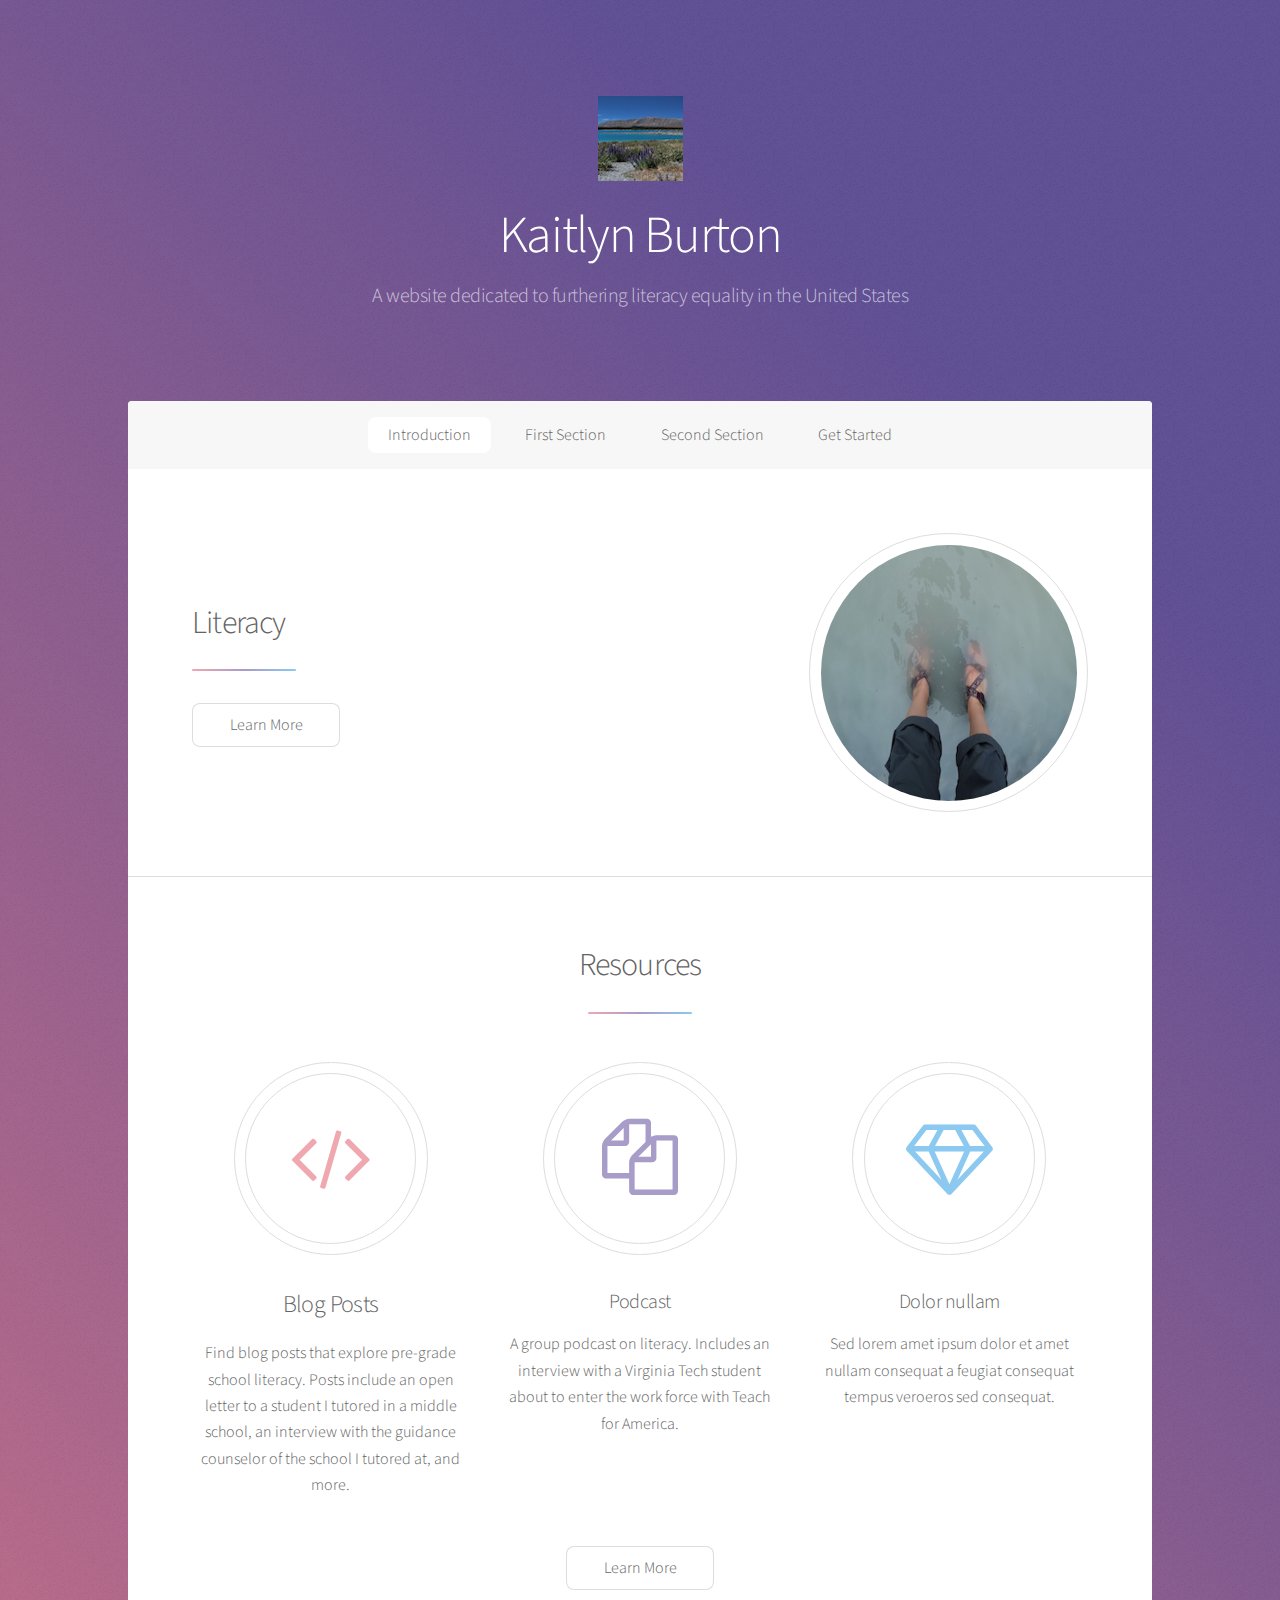
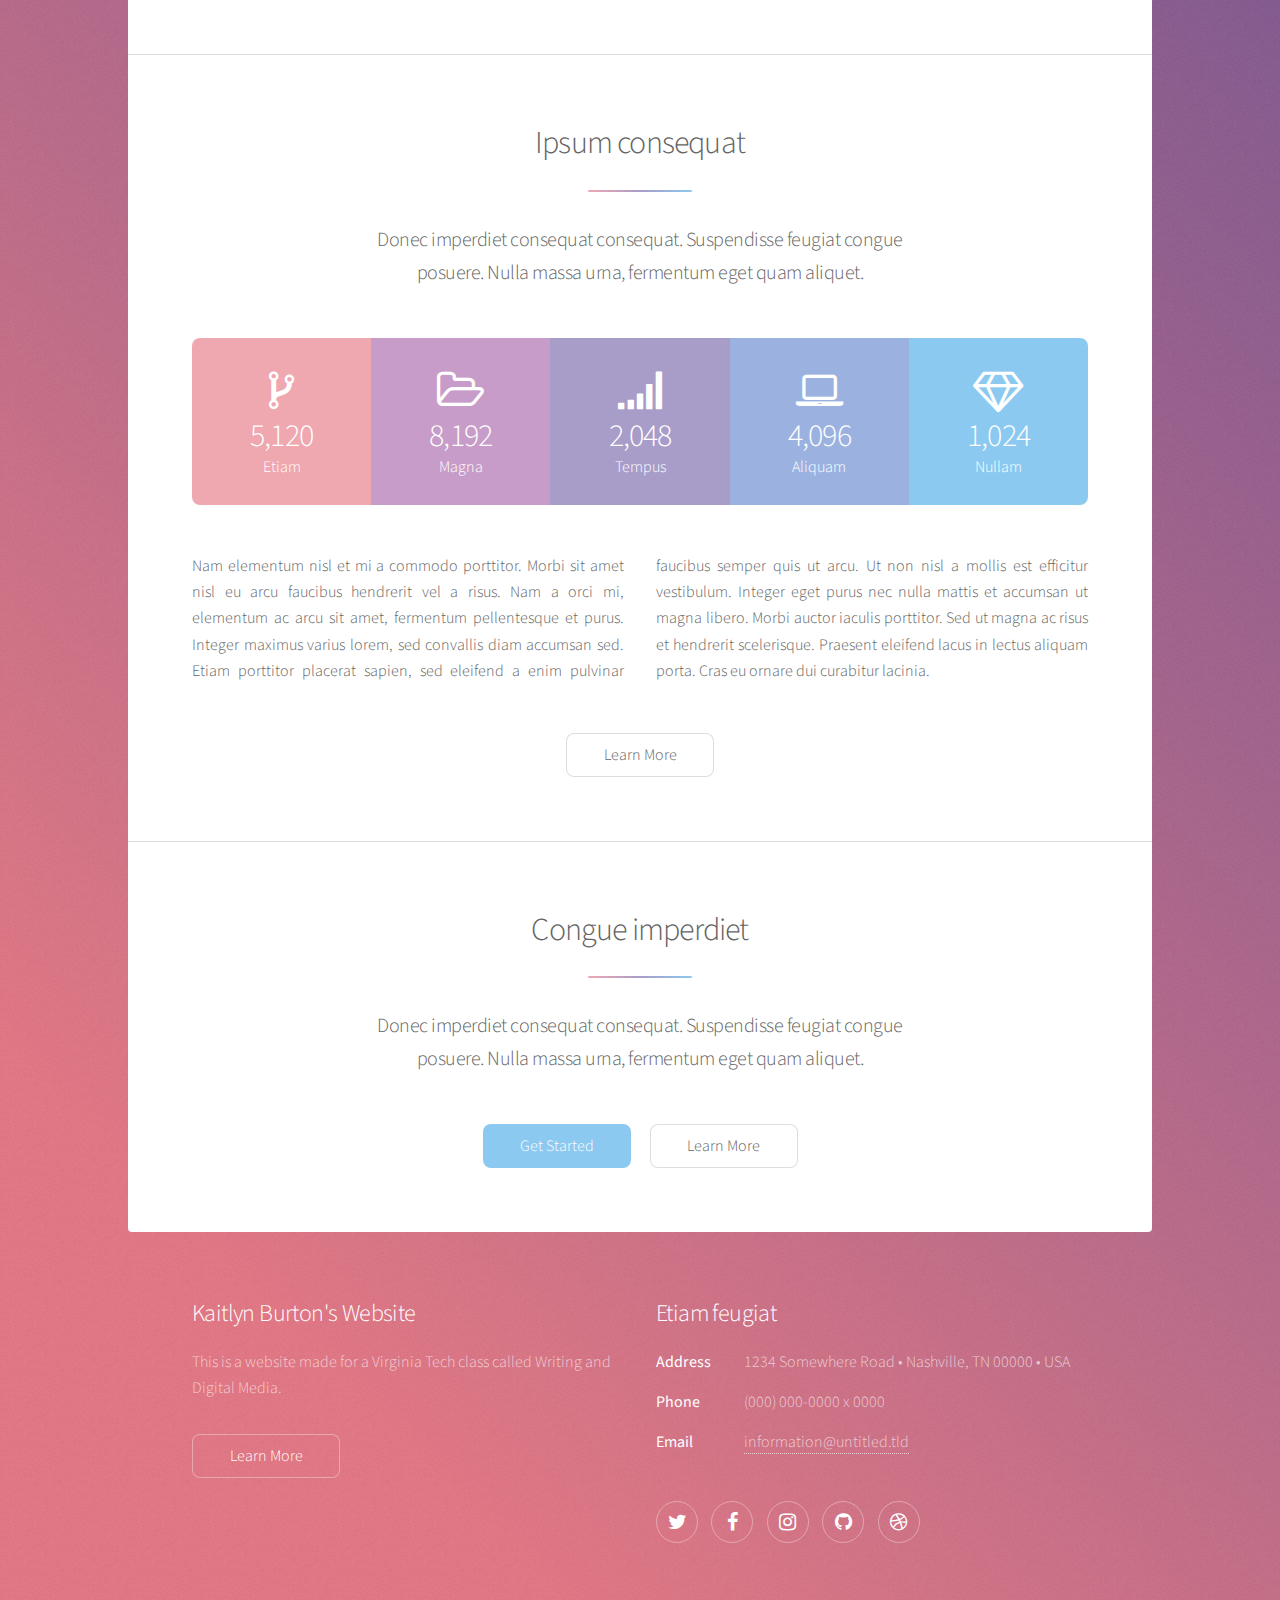
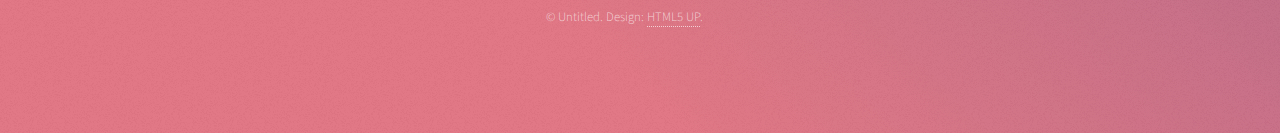
==== index.html @ 896b2153 "Changed logo" ====
<!DOCTYPE HTML>
<!--
	Stellar by HTML5 UP
	html5up.net | @ajlkn
	Free for personal and commercial use under the CCA 3.0 license (html5up.net/license)
-->
<html>
	<head>
		<title>Stellar by HTML5 UP</title>
		<meta charset="utf-8" />
		<meta name="viewport" content="width=device-width, initial-scale=1" />
		<!--[if lte IE 8]><script src="assets/js/ie/html5shiv.js"></script><![endif]-->
		<link rel="stylesheet" href="assets/css/main.css" />
		<!--[if lte IE 9]><link rel="stylesheet" href="assets/css/ie9.css" /><![endif]-->
		<!--[if lte IE 8]><link rel="stylesheet" href="assets/css/ie8.css" /><![endif]-->
	</head>
	<body>

		<!-- Wrapper -->
			<div id="wrapper">

				<!-- Header -->
					<header id="header" class="alt">
						<span class="logo"><img src="images/logo.jpg" alt="" /></span>
						<h1>Kaitlyn Burton</h1>
						<p>A website dedicated to furthering literacy equality in the United States</p>
					</header>

				<!-- Nav -->
					<nav id="nav">
						<ul>
							<li><a href="#intro" class="active">Introduction</a></li>
							<li><a href="#first">First Section</a></li>
							<li><a href="#second">Second Section</a></li>
							<li><a href="#cta">Get Started</a></li>
						</ul>
					</nav>

				<!-- Main -->
					<div id="main">

						<!-- Introduction -->
							<section id="intro" class="main">
								<div class="spotlight">
									<div class="content">
										<header class="major">
											<h2>Literacy</h2>
										</header>
										<p></p>
										<ul class="actions">
											<li><a href="generic.html" class="button">Learn More</a></li>
										</ul>
									</div>
									<span class="image"><img src="images/pic01.jpg" alt="" /></span>
								</div>
							</section>

						<!-- First Section -->
							<section id="first" class="main special">
								<header class="major">
									<h2>Resources</h2>
								</header>
								<ul class="features">
									<li>
										<span class="icon major style1 fa-code"></span>
										<h2>Blog Posts</h2>
										<p>Find blog posts that explore pre-grade school literacy.
										Posts include an open letter to a student I tutored in a middle school,
									an interview with the guidance counselor of the school I tutored at, and more.</p>
									</li>
									<li>
										<span class="icon major style3 fa-copy"></span>
										<h3>Podcast</h3>
										<p>A group podcast on literacy. Includes an interview with
										a Virginia Tech student about to enter the work force with
									Teach for America.</p>
									</li>
									<li>
										<span class="icon major style5 fa-diamond"></span>
										<h3>Dolor nullam</h3>
										<p>Sed lorem amet ipsum dolor et amet nullam consequat a feugiat consequat tempus veroeros sed consequat.</p>
									</li>
								</ul>
								<footer class="major">
									<ul class="actions">
										<li><a href="generic.html" class="button">Learn More</a></li>
									</ul>
								</footer>
							</section>

						<!-- Second Section -->
							<section id="second" class="main special">
								<header class="major">
									<h2>Ipsum consequat</h2>
									<p>Donec imperdiet consequat consequat. Suspendisse feugiat congue<br />
									posuere. Nulla massa urna, fermentum eget quam aliquet.</p>
								</header>
								<ul class="statistics">
									<li class="style1">
										<span class="icon fa-code-fork"></span>
										<strong>5,120</strong> Etiam
									</li>
									<li class="style2">
										<span class="icon fa-folder-open-o"></span>
										<strong>8,192</strong> Magna
									</li>
									<li class="style3">
										<span class="icon fa-signal"></span>
										<strong>2,048</strong> Tempus
									</li>
									<li class="style4">
										<span class="icon fa-laptop"></span>
										<strong>4,096</strong> Aliquam
									</li>
									<li class="style5">
										<span class="icon fa-diamond"></span>
										<strong>1,024</strong> Nullam
									</li>
								</ul>
								<p class="content">Nam elementum nisl et mi a commodo porttitor. Morbi sit amet nisl eu arcu faucibus hendrerit vel a risus. Nam a orci mi, elementum ac arcu sit amet, fermentum pellentesque et purus. Integer maximus varius lorem, sed convallis diam accumsan sed. Etiam porttitor placerat sapien, sed eleifend a enim pulvinar faucibus semper quis ut arcu. Ut non nisl a mollis est efficitur vestibulum. Integer eget purus nec nulla mattis et accumsan ut magna libero. Morbi auctor iaculis porttitor. Sed ut magna ac risus et hendrerit scelerisque. Praesent eleifend lacus in lectus aliquam porta. Cras eu ornare dui curabitur lacinia.</p>
								<footer class="major">
									<ul class="actions">
										<li><a href="generic.html" class="button">Learn More</a></li>
									</ul>
								</footer>
							</section>

						<!-- Get Started -->
							<section id="cta" class="main special">
								<header class="major">
									<h2>Congue imperdiet</h2>
									<p>Donec imperdiet consequat consequat. Suspendisse feugiat congue<br />
									posuere. Nulla massa urna, fermentum eget quam aliquet.</p>
								</header>
								<footer class="major">
									<ul class="actions">
										<li><a href="generic.html" class="button special">Get Started</a></li>
										<li><a href="generic.html" class="button">Learn More</a></li>
									</ul>
								</footer>
							</section>

					</div>

				<!-- Footer -->
					<footer id="footer">
						<section>
							<h2>Kaitlyn Burton's Website</h2>
							<p>This is a website made for a Virginia Tech class called
							Writing and Digital Media.</p>
							<ul class="actions">
								<li><a href="generic.html" class="button">Learn More</a></li>
							</ul>
						</section>
						<section>
							<h2>Etiam feugiat</h2>
							<dl class="alt">
								<dt>Address</dt>
								<dd>1234 Somewhere Road &bull; Nashville, TN 00000 &bull; USA</dd>
								<dt>Phone</dt>
								<dd>(000) 000-0000 x 0000</dd>
								<dt>Email</dt>
								<dd><a href="#">information@untitled.tld</a></dd>
							</dl>
							<ul class="icons">
								<li><a href="#" class="icon fa-twitter alt"><span class="label">Twitter</span></a></li>
								<li><a href="#" class="icon fa-facebook alt"><span class="label">Facebook</span></a></li>
								<li><a href="#" class="icon fa-instagram alt"><span class="label">Instagram</span></a></li>
								<li><a href="#" class="icon fa-github alt"><span class="label">GitHub</span></a></li>
								<li><a href="#" class="icon fa-dribbble alt"><span class="label">Dribbble</span></a></li>
							</ul>
						</section>
						<p class="copyright">&copy; Untitled. Design: <a href="https://html5up.net">HTML5 UP</a>.</p>
					</footer>

			</div>

		<!-- Scripts -->
			<script src="assets/js/jquery.min.js"></script>
			<script src="assets/js/jquery.scrollex.min.js"></script>
			<script src="assets/js/jquery.scrolly.min.js"></script>
			<script src="assets/js/skel.min.js"></script>
			<script src="assets/js/util.js"></script>
			<!--[if lte IE 8]><script src="assets/js/ie/respond.min.js"></script><![endif]-->
			<script src="assets/js/main.js"></script>

	</body>
</html>
---- assets/css/main.css ----
@import url(font-awesome.min.css);
@import "https://fonts.googleapis.com/css?family=Source+Sans+Pro:300,400";

/*
	Stellar by HTML5 UP
	html5up.net | @ajlkn
	Free for personal and commercial use under the CCA 3.0 license (html5up.net/license)
*/

/* Reset */

	html, body, div, span, applet, object, iframe, h1, h2, h3, h4, h5, h6, p, blockquote, pre, a, abbr, acronym, address, big, cite, code, del, dfn, em, img, ins, kbd, q, s, samp, small, strike, strong, sub, sup, tt, var, b, u, i, center, dl, dt, dd, ol, ul, li, fieldset, form, label, legend, table, caption, tbody, tfoot, thead, tr, th, td, article, aside, canvas, details, embed, figure, figcaption, footer, header, hgroup, menu, nav, output, ruby, section, summary, time, mark, audio, video {
		margin: 0;
		padding: 0;
		border: 0;
		font-size: 100%;
		font: inherit;
		vertical-align: baseline;
	}

	article, aside, details, figcaption, figure, footer, header, hgroup, menu, nav, section {
		display: block;
	}

	body {
		line-height: 1;
	}

	ol, ul {
		list-style: none;
	}

	blockquote, q {
		quotes: none;
	}

	blockquote:before, blockquote:after, q:before, q:after {
		content: '';
		content: none;
	}

	table {
		border-collapse: collapse;
		border-spacing: 0;
	}

	body {
		-webkit-text-size-adjust: none;
	}

/* Box Model */

	*, *:before, *:after {
		-moz-box-sizing: border-box;
		-webkit-box-sizing: border-box;
		box-sizing: border-box;
	}

/* Grid */

	.row {
		border-bottom: solid 1px transparent;
		-moz-box-sizing: border-box;
		-webkit-box-sizing: border-box;
		box-sizing: border-box;
	}

	.row > * {
		float: left;
		-moz-box-sizing: border-box;
		-webkit-box-sizing: border-box;
		box-sizing: border-box;
	}

	.row:after, .row:before {
		content: '';
		display: block;
		clear: both;
		height: 0;
	}

	.row.uniform > * > :first-child {
		margin-top: 0;
	}

	.row.uniform > * > :last-child {
		margin-bottom: 0;
	}

	.row.\30 \25 > * {
		padding: 0 0 0 0em;
	}

	.row.\30 \25 {
		margin: 0 0 -1px 0em;
	}

	.row.uniform.\30 \25 > * {
		padding: 0em 0 0 0em;
	}

	.row.uniform.\30 \25 {
		margin: 0em 0 -1px 0em;
	}

	.row > * {
		padding: 0 0 0 1.5em;
	}

	.row {
		margin: 0 0 -1px -1.5em;
	}

	.row.uniform > * {
		padding: 1.5em 0 0 1.5em;
	}

	.row.uniform {
		margin: -1.5em 0 -1px -1.5em;
	}

	.row.\32 00\25 > * {
		padding: 0 0 0 3em;
	}

	.row.\32 00\25 {
		margin: 0 0 -1px -3em;
	}

	.row.uniform.\32 00\25 > * {
		padding: 3em 0 0 3em;
	}

	.row.uniform.\32 00\25 {
		margin: -3em 0 -1px -3em;
	}

	.row.\31 50\25 > * {
		padding: 0 0 0 2.25em;
	}

	.row.\31 50\25 {
		margin: 0 0 -1px -2.25em;
	}

	.row.uniform.\31 50\25 > * {
		padding: 2.25em 0 0 2.25em;
	}

	.row.uniform.\31 50\25 {
		margin: -2.25em 0 -1px -2.25em;
	}

	.row.\35 0\25 > * {
		padding: 0 0 0 0.75em;
	}

	.row.\35 0\25 {
		margin: 0 0 -1px -0.75em;
	}

	.row.uniform.\35 0\25 > * {
		padding: 0.75em 0 0 0.75em;
	}

	.row.uniform.\35 0\25 {
		margin: -0.75em 0 -1px -0.75em;
	}

	.row.\32 5\25 > * {
		padding: 0 0 0 0.375em;
	}

	.row.\32 5\25 {
		margin: 0 0 -1px -0.375em;
	}

	.row.uniform.\32 5\25 > * {
		padding: 0.375em 0 0 0.375em;
	}

	.row.uniform.\32 5\25 {
		margin: -0.375em 0 -1px -0.375em;
	}

	.\31 2u, .\31 2u\24 {
		width: 100%;
		clear: none;
		margin-left: 0;
	}

	.\31 1u, .\31 1u\24 {
		width: 91.6666666667%;
		clear: none;
		margin-left: 0;
	}

	.\31 0u, .\31 0u\24 {
		width: 83.3333333333%;
		clear: none;
		margin-left: 0;
	}

	.\39 u, .\39 u\24 {
		width: 75%;
		clear: none;
		margin-left: 0;
	}

	.\38 u, .\38 u\24 {
		width: 66.6666666667%;
		clear: none;
		margin-left: 0;
	}

	.\37 u, .\37 u\24 {
		width: 58.3333333333%;
		clear: none;
		margin-left: 0;
	}

	.\36 u, .\36 u\24 {
		width: 50%;
		clear: none;
		margin-left: 0;
	}

	.\35 u, .\35 u\24 {
		width: 41.6666666667%;
		clear: none;
		margin-left: 0;
	}

	.\34 u, .\34 u\24 {
		width: 33.3333333333%;
		clear: none;
		margin-left: 0;
	}

	.\33 u, .\33 u\24 {
		width: 25%;
		clear: none;
		margin-left: 0;
	}

	.\32 u, .\32 u\24 {
		width: 16.6666666667%;
		clear: none;
		margin-left: 0;
	}

	.\31 u, .\31 u\24 {
		width: 8.3333333333%;
		clear: none;
		margin-left: 0;
	}

	.\31 2u\24 + *,
	.\31 1u\24 + *,
	.\31 0u\24 + *,
	.\39 u\24 + *,
	.\38 u\24 + *,
	.\37 u\24 + *,
	.\36 u\24 + *,
	.\35 u\24 + *,
	.\34 u\24 + *,
	.\33 u\24 + *,
	.\32 u\24 + *,
	.\31 u\24 + * {
		clear: left;
	}

	.\-11u {
		margin-left: 91.66667%;
	}

	.\-10u {
		margin-left: 83.33333%;
	}

	.\-9u {
		margin-left: 75%;
	}

	.\-8u {
		margin-left: 66.66667%;
	}

	.\-7u {
		margin-left: 58.33333%;
	}

	.\-6u {
		margin-left: 50%;
	}

	.\-5u {
		margin-left: 41.66667%;
	}

	.\-4u {
		margin-left: 33.33333%;
	}

	.\-3u {
		margin-left: 25%;
	}

	.\-2u {
		margin-left: 16.66667%;
	}

	.\-1u {
		margin-left: 8.33333%;
	}

	@media screen and (max-width: 1680px) {

		.row > * {
			padding: 0 0 0 1.5em;
		}

		.row {
			margin: 0 0 -1px -1.5em;
		}

		.row.uniform > * {
			padding: 1.5em 0 0 1.5em;
		}

		.row.uniform {
			margin: -1.5em 0 -1px -1.5em;
		}

		.row.\32 00\25 > * {
			padding: 0 0 0 3em;
		}

		.row.\32 00\25 {
			margin: 0 0 -1px -3em;
		}

		.row.uniform.\32 00\25 > * {
			padding: 3em 0 0 3em;
		}

		.row.uniform.\32 00\25 {
			margin: -3em 0 -1px -3em;
		}

		.row.\31 50\25 > * {
			padding: 0 0 0 2.25em;
		}

		.row.\31 50\25 {
			margin: 0 0 -1px -2.25em;
		}

		.row.uniform.\31 50\25 > * {
			padding: 2.25em 0 0 2.25em;
		}

		.row.uniform.\31 50\25 {
			margin: -2.25em 0 -1px -2.25em;
		}

		.row.\35 0\25 > * {
			padding: 0 0 0 0.75em;
		}

		.row.\35 0\25 {
			margin: 0 0 -1px -0.75em;
		}

		.row.uniform.\35 0\25 > * {
			padding: 0.75em 0 0 0.75em;
		}

		.row.uniform.\35 0\25 {
			margin: -0.75em 0 -1px -0.75em;
		}

		.row.\32 5\25 > * {
			padding: 0 0 0 0.375em;
		}

		.row.\32 5\25 {
			margin: 0 0 -1px -0.375em;
		}

		.row.uniform.\32 5\25 > * {
			padding: 0.375em 0 0 0.375em;
		}

		.row.uniform.\32 5\25 {
			margin: -0.375em 0 -1px -0.375em;
		}

		.\31 2u\28xlarge\29, .\31 2u\24\28xlarge\29 {
			width: 100%;
			clear: none;
			margin-left: 0;
		}

		.\31 1u\28xlarge\29, .\31 1u\24\28xlarge\29 {
			width: 91.6666666667%;
			clear: none;
			margin-left: 0;
		}

		.\31 0u\28xlarge\29, .\31 0u\24\28xlarge\29 {
			width: 83.3333333333%;
			clear: none;
			margin-left: 0;
		}

		.\39 u\28xlarge\29, .\39 u\24\28xlarge\29 {
			width: 75%;
			clear: none;
			margin-left: 0;
		}

		.\38 u\28xlarge\29, .\38 u\24\28xlarge\29 {
			width: 66.6666666667%;
			clear: none;
			margin-left: 0;
		}

		.\37 u\28xlarge\29, .\37 u\24\28xlarge\29 {
			width: 58.3333333333%;
			clear: none;
			margin-left: 0;
		}

		.\36 u\28xlarge\29, .\36 u\24\28xlarge\29 {
			width: 50%;
			clear: none;
			margin-left: 0;
		}

		.\35 u\28xlarge\29, .\35 u\24\28xlarge\29 {
			width: 41.6666666667%;
			clear: none;
			margin-left: 0;
		}

		.\34 u\28xlarge\29, .\34 u\24\28xlarge\29 {
			width: 33.3333333333%;
			clear: none;
			margin-left: 0;
		}

		.\33 u\28xlarge\29, .\33 u\24\28xlarge\29 {
			width: 25%;
			clear: none;
			margin-left: 0;
		}

		.\32 u\28xlarge\29, .\32 u\24\28xlarge\29 {
			width: 16.6666666667%;
			clear: none;
			margin-left: 0;
		}

		.\31 u\28xlarge\29, .\31 u\24\28xlarge\29 {
			width: 8.3333333333%;
			clear: none;
			margin-left: 0;
		}

		.\31 2u\24\28xlarge\29 + *,
		.\31 1u\24\28xlarge\29 + *,
		.\31 0u\24\28xlarge\29 + *,
		.\39 u\24\28xlarge\29 + *,
		.\38 u\24\28xlarge\29 + *,
		.\37 u\24\28xlarge\29 + *,
		.\36 u\24\28xlarge\29 + *,
		.\35 u\24\28xlarge\29 + *,
		.\34 u\24\28xlarge\29 + *,
		.\33 u\24\28xlarge\29 + *,
		.\32 u\24\28xlarge\29 + *,
		.\31 u\24\28xlarge\29 + * {
			clear: left;
		}

		.\-11u\28xlarge\29 {
			margin-left: 91.66667%;
		}

		.\-10u\28xlarge\29 {
			margin-left: 83.33333%;
		}

		.\-9u\28xlarge\29 {
			margin-left: 75%;
		}

		.\-8u\28xlarge\29 {
			margin-left: 66.66667%;
		}

		.\-7u\28xlarge\29 {
			margin-left: 58.33333%;
		}

		.\-6u\28xlarge\29 {
			margin-left: 50%;
		}

		.\-5u\28xlarge\29 {
			margin-left: 41.66667%;
		}

		.\-4u\28xlarge\29 {
			margin-left: 33.33333%;
		}

		.\-3u\28xlarge\29 {
			margin-left: 25%;
		}

		.\-2u\28xlarge\29 {
			margin-left: 16.66667%;
		}

		.\-1u\28xlarge\29 {
			margin-left: 8.33333%;
		}

	}

	@media screen and (max-width: 1280px) {

		.row > * {
			padding: 0 0 0 1.5em;
		}

		.row {
			margin: 0 0 -1px -1.5em;
		}

		.row.uniform > * {
			padding: 1.5em 0 0 1.5em;
		}

		.row.uniform {
			margin: -1.5em 0 -1px -1.5em;
		}

		.row.\32 00\25 > * {
			padding: 0 0 0 3em;
		}

		.row.\32 00\25 {
			margin: 0 0 -1px -3em;
		}

		.row.uniform.\32 00\25 > * {
			padding: 3em 0 0 3em;
		}

		.row.uniform.\32 00\25 {
			margin: -3em 0 -1px -3em;
		}

		.row.\31 50\25 > * {
			padding: 0 0 0 2.25em;
		}

		.row.\31 50\25 {
			margin: 0 0 -1px -2.25em;
		}

		.row.uniform.\31 50\25 > * {
			padding: 2.25em 0 0 2.25em;
		}

		.row.uniform.\31 50\25 {
			margin: -2.25em 0 -1px -2.25em;
		}

		.row.\35 0\25 > * {
			padding: 0 0 0 0.75em;
		}

		.row.\35 0\25 {
			margin: 0 0 -1px -0.75em;
		}

		.row.uniform.\35 0\25 > * {
			padding: 0.75em 0 0 0.75em;
		}

		.row.uniform.\35 0\25 {
			margin: -0.75em 0 -1px -0.75em;
		}

		.row.\32 5\25 > * {
			padding: 0 0 0 0.375em;
		}

		.row.\32 5\25 {
			margin: 0 0 -1px -0.375em;
		}

		.row.uniform.\32 5\25 > * {
			padding: 0.375em 0 0 0.375em;
		}

		.row.uniform.\32 5\25 {
			margin: -0.375em 0 -1px -0.375em;
		}

		.\31 2u\28large\29, .\31 2u\24\28large\29 {
			width: 100%;
			clear: none;
			margin-left: 0;
		}

		.\31 1u\28large\29, .\31 1u\24\28large\29 {
			width: 91.6666666667%;
			clear: none;
			margin-left: 0;
		}

		.\31 0u\28large\29, .\31 0u\24\28large\29 {
			width: 83.3333333333%;
			clear: none;
			margin-left: 0;
		}

		.\39 u\28large\29, .\39 u\24\28large\29 {
			width: 75%;
			clear: none;
			margin-left: 0;
		}

		.\38 u\28large\29, .\38 u\24\28large\29 {
			width: 66.6666666667%;
			clear: none;
			margin-left: 0;
		}

		.\37 u\28large\29, .\37 u\24\28large\29 {
			width: 58.3333333333%;
			clear: none;
			margin-left: 0;
		}

		.\36 u\28large\29, .\36 u\24\28large\29 {
			width: 50%;
			clear: none;
			margin-left: 0;
		}

		.\35 u\28large\29, .\35 u\24\28large\29 {
			width: 41.6666666667%;
			clear: none;
			margin-left: 0;
		}

		.\34 u\28large\29, .\34 u\24\28large\29 {
			width: 33.3333333333%;
			clear: none;
			margin-left: 0;
		}

		.\33 u\28large\29, .\33 u\24\28large\29 {
			width: 25%;
			clear: none;
			margin-left: 0;
		}

		.\32 u\28large\29, .\32 u\24\28large\29 {
			width: 16.6666666667%;
			clear: none;
			margin-left: 0;
		}

		.\31 u\28large\29, .\31 u\24\28large\29 {
			width: 8.3333333333%;
			clear: none;
			margin-left: 0;
		}

		.\31 2u\24\28large\29 + *,
		.\31 1u\24\28large\29 + *,
		.\31 0u\24\28large\29 + *,
		.\39 u\24\28large\29 + *,
		.\38 u\24\28large\29 + *,
		.\37 u\24\28large\29 + *,
		.\36 u\24\28large\29 + *,
		.\35 u\24\28large\29 + *,
		.\34 u\24\28large\29 + *,
		.\33 u\24\28large\29 + *,
		.\32 u\24\28large\29 + *,
		.\31 u\24\28large\29 + * {
			clear: left;
		}

		.\-11u\28large\29 {
			margin-left: 91.66667%;
		}

		.\-10u\28large\29 {
			margin-left: 83.33333%;
		}

		.\-9u\28large\29 {
			margin-left: 75%;
		}

		.\-8u\28large\29 {
			margin-left: 66.66667%;
		}

		.\-7u\28large\29 {
			margin-left: 58.33333%;
		}

		.\-6u\28large\29 {
			margin-left: 50%;
		}

		.\-5u\28large\29 {
			margin-left: 41.66667%;
		}

		.\-4u\28large\29 {
			margin-left: 33.33333%;
		}

		.\-3u\28large\29 {
			margin-left: 25%;
		}

		.\-2u\28large\29 {
			margin-left: 16.66667%;
		}

		.\-1u\28large\29 {
			margin-left: 8.33333%;
		}

	}

	@media screen and (max-width: 980px) {

		.row > * {
			padding: 0 0 0 1.5em;
		}

		.row {
			margin: 0 0 -1px -1.5em;
		}

		.row.uniform > * {
			padding: 1.5em 0 0 1.5em;
		}

		.row.uniform {
			margin: -1.5em 0 -1px -1.5em;
		}

		.row.\32 00\25 > * {
			padding: 0 0 0 3em;
		}

		.row.\32 00\25 {
			margin: 0 0 -1px -3em;
		}

		.row.uniform.\32 00\25 > * {
			padding: 3em 0 0 3em;
		}

		.row.uniform.\32 00\25 {
			margin: -3em 0 -1px -3em;
		}

		.row.\31 50\25 > * {
			padding: 0 0 0 2.25em;
		}

		.row.\31 50\25 {
			margin: 0 0 -1px -2.25em;
		}

		.row.uniform.\31 50\25 > * {
			padding: 2.25em 0 0 2.25em;
		}

		.row.uniform.\31 50\25 {
			margin: -2.25em 0 -1px -2.25em;
		}

		.row.\35 0\25 > * {
			padding: 0 0 0 0.75em;
		}

		.row.\35 0\25 {
			margin: 0 0 -1px -0.75em;
		}

		.row.uniform.\35 0\25 > * {
			padding: 0.75em 0 0 0.75em;
		}

		.row.uniform.\35 0\25 {
			margin: -0.75em 0 -1px -0.75em;
		}

		.row.\32 5\25 > * {
			padding: 0 0 0 0.375em;
		}

		.row.\32 5\25 {
			margin: 0 0 -1px -0.375em;
		}

		.row.uniform.\32 5\25 > * {
			padding: 0.375em 0 0 0.375em;
		}

		.row.uniform.\32 5\25 {
			margin: -0.375em 0 -1px -0.375em;
		}

		.\31 2u\28medium\29, .\31 2u\24\28medium\29 {
			width: 100%;
			clear: none;
			margin-left: 0;
		}

		.\31 1u\28medium\29, .\31 1u\24\28medium\29 {
			width: 91.6666666667%;
			clear: none;
			margin-left: 0;
		}

		.\31 0u\28medium\29, .\31 0u\24\28medium\29 {
			width: 83.3333333333%;
			clear: none;
			margin-left: 0;
		}

		.\39 u\28medium\29, .\39 u\24\28medium\29 {
			width: 75%;
			clear: none;
			margin-left: 0;
		}

		.\38 u\28medium\29, .\38 u\24\28medium\29 {
			width: 66.6666666667%;
			clear: none;
			margin-left: 0;
		}

		.\37 u\28medium\29, .\37 u\24\28medium\29 {
			width: 58.3333333333%;
			clear: none;
			margin-left: 0;
		}

		.\36 u\28medium\29, .\36 u\24\28medium\29 {
			width: 50%;
			clear: none;
			margin-left: 0;
		}

		.\35 u\28medium\29, .\35 u\24\28medium\29 {
			width: 41.6666666667%;
			clear: none;
			margin-left: 0;
		}

		.\34 u\28medium\29, .\34 u\24\28medium\29 {
			width: 33.3333333333%;
			clear: none;
			margin-left: 0;
		}

		.\33 u\28medium\29, .\33 u\24\28medium\29 {
			width: 25%;
			clear: none;
			margin-left: 0;
		}

		.\32 u\28medium\29, .\32 u\24\28medium\29 {
			width: 16.6666666667%;
			clear: none;
			margin-left: 0;
		}

		.\31 u\28medium\29, .\31 u\24\28medium\29 {
			width: 8.3333333333%;
			clear: none;
			margin-left: 0;
		}

		.\31 2u\24\28medium\29 + *,
		.\31 1u\24\28medium\29 + *,
		.\31 0u\24\28medium\29 + *,
		.\39 u\24\28medium\29 + *,
		.\38 u\24\28medium\29 + *,
		.\37 u\24\28medium\29 + *,
		.\36 u\24\28medium\29 + *,
		.\35 u\24\28medium\29 + *,
		.\34 u\24\28medium\29 + *,
		.\33 u\24\28medium\29 + *,
		.\32 u\24\28medium\29 + *,
		.\31 u\24\28medium\29 + * {
			clear: left;
		}

		.\-11u\28medium\29 {
			margin-left: 91.66667%;
		}

		.\-10u\28medium\29 {
			margin-left: 83.33333%;
		}

		.\-9u\28medium\29 {
			margin-left: 75%;
		}

		.\-8u\28medium\29 {
			margin-left: 66.66667%;
		}

		.\-7u\28medium\29 {
			margin-left: 58.33333%;
		}

		.\-6u\28medium\29 {
			margin-left: 50%;
		}

		.\-5u\28medium\29 {
			margin-left: 41.66667%;
		}

		.\-4u\28medium\29 {
			margin-left: 33.33333%;
		}

		.\-3u\28medium\29 {
			margin-left: 25%;
		}

		.\-2u\28medium\29 {
			margin-left: 16.66667%;
		}

		.\-1u\28medium\29 {
			margin-left: 8.33333%;
		}

	}

	@media screen and (max-width: 736px) {

		.row > * {
			padding: 0 0 0 1em;
		}

		.row {
			margin: 0 0 -1px -1em;
		}

		.row.uniform > * {
			padding: 1em 0 0 1em;
		}

		.row.uniform {
			margin: -1em 0 -1px -1em;
		}

		.row.\32 00\25 > * {
			padding: 0 0 0 2em;
		}

		.row.\32 00\25 {
			margin: 0 0 -1px -2em;
		}

		.row.uniform.\32 00\25 > * {
			padding: 2em 0 0 2em;
		}

		.row.uniform.\32 00\25 {
			margin: -2em 0 -1px -2em;
		}

		.row.\31 50\25 > * {
			padding: 0 0 0 1.5em;
		}

		.row.\31 50\25 {
			margin: 0 0 -1px -1.5em;
		}

		.row.uniform.\31 50\25 > * {
			padding: 1.5em 0 0 1.5em;
		}

		.row.uniform.\31 50\25 {
			margin: -1.5em 0 -1px -1.5em;
		}

		.row.\35 0\25 > * {
			padding: 0 0 0 0.5em;
		}

		.row.\35 0\25 {
			margin: 0 0 -1px -0.5em;
		}

		.row.uniform.\35 0\25 > * {
			padding: 0.5em 0 0 0.5em;
		}

		.row.uniform.\35 0\25 {
			margin: -0.5em 0 -1px -0.5em;
		}

		.row.\32 5\25 > * {
			padding: 0 0 0 0.25em;
		}

		.row.\32 5\25 {
			margin: 0 0 -1px -0.25em;
		}

		.row.uniform.\32 5\25 > * {
			padding: 0.25em 0 0 0.25em;
		}

		.row.uniform.\32 5\25 {
			margin: -0.25em 0 -1px -0.25em;
		}

		.\31 2u\28small\29, .\31 2u\24\28small\29 {
			width: 100%;
			clear: none;
			margin-left: 0;
		}

		.\31 1u\28small\29, .\31 1u\24\28small\29 {
			width: 91.6666666667%;
			clear: none;
			margin-left: 0;
		}

		.\31 0u\28small\29, .\31 0u\24\28small\29 {
			width: 83.3333333333%;
			clear: none;
			margin-left: 0;
		}

		.\39 u\28small\29, .\39 u\24\28small\29 {
			width: 75%;
			clear: none;
			margin-left: 0;
		}

		.\38 u\28small\29, .\38 u\24\28small\29 {
			width: 66.6666666667%;
			clear: none;
			margin-left: 0;
		}

		.\37 u\28small\29, .\37 u\24\28small\29 {
			width: 58.3333333333%;
			clear: none;
			margin-left: 0;
		}

		.\36 u\28small\29, .\36 u\24\28small\29 {
			width: 50%;
			clear: none;
			margin-left: 0;
		}

		.\35 u\28small\29, .\35 u\24\28small\29 {
			width: 41.6666666667%;
			clear: none;
			margin-left: 0;
		}

		.\34 u\28small\29, .\34 u\24\28small\29 {
			width: 33.3333333333%;
			clear: none;
			margin-left: 0;
		}

		.\33 u\28small\29, .\33 u\24\28small\29 {
			width: 25%;
			clear: none;
			margin-left: 0;
		}

		.\32 u\28small\29, .\32 u\24\28small\29 {
			width: 16.6666666667%;
			clear: none;
			margin-left: 0;
		}

		.\31 u\28small\29, .\31 u\24\28small\29 {
			width: 8.3333333333%;
			clear: none;
			margin-left: 0;
		}

		.\31 2u\24\28small\29 + *,
		.\31 1u\24\28small\29 + *,
		.\31 0u\24\28small\29 + *,
		.\39 u\24\28small\29 + *,
		.\38 u\24\28small\29 + *,
		.\37 u\24\28small\29 + *,
		.\36 u\24\28small\29 + *,
		.\35 u\24\28small\29 + *,
		.\34 u\24\28small\29 + *,
		.\33 u\24\28small\29 + *,
		.\32 u\24\28small\29 + *,
		.\31 u\24\28small\29 + * {
			clear: left;
		}

		.\-11u\28small\29 {
			margin-left: 91.66667%;
		}

		.\-10u\28small\29 {
			margin-left: 83.33333%;
		}

		.\-9u\28small\29 {
			margin-left: 75%;
		}

		.\-8u\28small\29 {
			margin-left: 66.66667%;
		}

		.\-7u\28small\29 {
			margin-left: 58.33333%;
		}

		.\-6u\28small\29 {
			margin-left: 50%;
		}

		.\-5u\28small\29 {
			margin-left: 41.66667%;
		}

		.\-4u\28small\29 {
			margin-left: 33.33333%;
		}

		.\-3u\28small\29 {
			margin-left: 25%;
		}

		.\-2u\28small\29 {
			margin-left: 16.66667%;
		}

		.\-1u\28small\29 {
			margin-left: 8.33333%;
		}

	}

	@media screen and (max-width: 480px) {

		.row > * {
			padding: 0 0 0 1em;
		}

		.row {
			margin: 0 0 -1px -1em;
		}

		.row.uniform > * {
			padding: 1em 0 0 1em;
		}

		.row.uniform {
			margin: -1em 0 -1px -1em;
		}

		.row.\32 00\25 > * {
			padding: 0 0 0 2em;
		}

		.row.\32 00\25 {
			margin: 0 0 -1px -2em;
		}

		.row.uniform.\32 00\25 > * {
			padding: 2em 0 0 2em;
		}

		.row.uniform.\32 00\25 {
			margin: -2em 0 -1px -2em;
		}

		.row.\31 50\25 > * {
			padding: 0 0 0 1.5em;
		}

		.row.\31 50\25 {
			margin: 0 0 -1px -1.5em;
		}

		.row.uniform.\31 50\25 > * {
			padding: 1.5em 0 0 1.5em;
		}

		.row.uniform.\31 50\25 {
			margin: -1.5em 0 -1px -1.5em;
		}

		.row.\35 0\25 > * {
			padding: 0 0 0 0.5em;
		}

		.row.\35 0\25 {
			margin: 0 0 -1px -0.5em;
		}

		.row.uniform.\35 0\25 > * {
			padding: 0.5em 0 0 0.5em;
		}

		.row.uniform.\35 0\25 {
			margin: -0.5em 0 -1px -0.5em;
		}

		.row.\32 5\25 > * {
			padding: 0 0 0 0.25em;
		}

		.row.\32 5\25 {
			margin: 0 0 -1px -0.25em;
		}

		.row.uniform.\32 5\25 > * {
			padding: 0.25em 0 0 0.25em;
		}

		.row.uniform.\32 5\25 {
			margin: -0.25em 0 -1px -0.25em;
		}

		.\31 2u\28xsmall\29, .\31 2u\24\28xsmall\29 {
			width: 100%;
			clear: none;
			margin-left: 0;
		}

		.\31 1u\28xsmall\29, .\31 1u\24\28xsmall\29 {
			width: 91.6666666667%;
			clear: none;
			margin-left: 0;
		}

		.\31 0u\28xsmall\29, .\31 0u\24\28xsmall\29 {
			width: 83.3333333333%;
			clear: none;
			margin-left: 0;
		}

		.\39 u\28xsmall\29, .\39 u\24\28xsmall\29 {
			width: 75%;
			clear: none;
			margin-left: 0;
		}

		.\38 u\28xsmall\29, .\38 u\24\28xsmall\29 {
			width: 66.6666666667%;
			clear: none;
			margin-left: 0;
		}

		.\37 u\28xsmall\29, .\37 u\24\28xsmall\29 {
			width: 58.3333333333%;
			clear: none;
			margin-left: 0;
		}

		.\36 u\28xsmall\29, .\36 u\24\28xsmall\29 {
			width: 50%;
			clear: none;
			margin-left: 0;
		}

		.\35 u\28xsmall\29, .\35 u\24\28xsmall\29 {
			width: 41.6666666667%;
			clear: none;
			margin-left: 0;
		}

		.\34 u\28xsmall\29, .\34 u\24\28xsmall\29 {
			width: 33.3333333333%;
			clear: none;
			margin-left: 0;
		}

		.\33 u\28xsmall\29, .\33 u\24\28xsmall\29 {
			width: 25%;
			clear: none;
			margin-left: 0;
		}

		.\32 u\28xsmall\29, .\32 u\24\28xsmall\29 {
			width: 16.6666666667%;
			clear: none;
			margin-left: 0;
		}

		.\31 u\28xsmall\29, .\31 u\24\28xsmall\29 {
			width: 8.3333333333%;
			clear: none;
			margin-left: 0;
		}

		.\31 2u\24\28xsmall\29 + *,
		.\31 1u\24\28xsmall\29 + *,
		.\31 0u\24\28xsmall\29 + *,
		.\39 u\24\28xsmall\29 + *,
		.\38 u\24\28xsmall\29 + *,
		.\37 u\24\28xsmall\29 + *,
		.\36 u\24\28xsmall\29 + *,
		.\35 u\24\28xsmall\29 + *,
		.\34 u\24\28xsmall\29 + *,
		.\33 u\24\28xsmall\29 + *,
		.\32 u\24\28xsmall\29 + *,
		.\31 u\24\28xsmall\29 + * {
			clear: left;
		}

		.\-11u\28xsmall\29 {
			margin-left: 91.66667%;
		}

		.\-10u\28xsmall\29 {
			margin-left: 83.33333%;
		}

		.\-9u\28xsmall\29 {
			margin-left: 75%;
		}

		.\-8u\28xsmall\29 {
			margin-left: 66.66667%;
		}

		.\-7u\28xsmall\29 {
			margin-left: 58.33333%;
		}

		.\-6u\28xsmall\29 {
			margin-left: 50%;
		}

		.\-5u\28xsmall\29 {
			margin-left: 41.66667%;
		}

		.\-4u\28xsmall\29 {
			margin-left: 33.33333%;
		}

		.\-3u\28xsmall\29 {
			margin-left: 25%;
		}

		.\-2u\28xsmall\29 {
			margin-left: 16.66667%;
		}

		.\-1u\28xsmall\29 {
			margin-left: 8.33333%;
		}

	}

	@media screen and (max-width: 360px) {

		.row > * {
			padding: 0 0 0 1em;
		}

		.row {
			margin: 0 0 -1px -1em;
		}

		.row.uniform > * {
			padding: 1em 0 0 1em;
		}

		.row.uniform {
			margin: -1em 0 -1px -1em;
		}

		.row.\32 00\25 > * {
			padding: 0 0 0 2em;
		}

		.row.\32 00\25 {
			margin: 0 0 -1px -2em;
		}

		.row.uniform.\32 00\25 > * {
			padding: 2em 0 0 2em;
		}

		.row.uniform.\32 00\25 {
			margin: -2em 0 -1px -2em;
		}

		.row.\31 50\25 > * {
			padding: 0 0 0 1.5em;
		}

		.row.\31 50\25 {
			margin: 0 0 -1px -1.5em;
		}

		.row.uniform.\31 50\25 > * {
			padding: 1.5em 0 0 1.5em;
		}

		.row.uniform.\31 50\25 {
			margin: -1.5em 0 -1px -1.5em;
		}

		.row.\35 0\25 > * {
			padding: 0 0 0 0.5em;
		}

		.row.\35 0\25 {
			margin: 0 0 -1px -0.5em;
		}

		.row.uniform.\35 0\25 > * {
			padding: 0.5em 0 0 0.5em;
		}

		.row.uniform.\35 0\25 {
			margin: -0.5em 0 -1px -0.5em;
		}

		.row.\32 5\25 > * {
			padding: 0 0 0 0.25em;
		}

		.row.\32 5\25 {
			margin: 0 0 -1px -0.25em;
		}

		.row.uniform.\32 5\25 > * {
			padding: 0.25em 0 0 0.25em;
		}

		.row.uniform.\32 5\25 {
			margin: -0.25em 0 -1px -0.25em;
		}

		.\31 2u\28xxsmall\29, .\31 2u\24\28xxsmall\29 {
			width: 100%;
			clear: none;
			margin-left: 0;
		}

		.\31 1u\28xxsmall\29, .\31 1u\24\28xxsmall\29 {
			width: 91.6666666667%;
			clear: none;
			margin-left: 0;
		}

		.\31 0u\28xxsmall\29, .\31 0u\24\28xxsmall\29 {
			width: 83.3333333333%;
			clear: none;
			margin-left: 0;
		}

		.\39 u\28xxsmall\29, .\39 u\24\28xxsmall\29 {
			width: 75%;
			clear: none;
			margin-left: 0;
		}

		.\38 u\28xxsmall\29, .\38 u\24\28xxsmall\29 {
			width: 66.6666666667%;
			clear: none;
			margin-left: 0;
		}

		.\37 u\28xxsmall\29, .\37 u\24\28xxsmall\29 {
			width: 58.3333333333%;
			clear: none;
			margin-left: 0;
		}

		.\36 u\28xxsmall\29, .\36 u\24\28xxsmall\29 {
			width: 50%;
			clear: none;
			margin-left: 0;
		}

		.\35 u\28xxsmall\29, .\35 u\24\28xxsmall\29 {
			width: 41.6666666667%;
			clear: none;
			margin-left: 0;
		}

		.\34 u\28xxsmall\29, .\34 u\24\28xxsmall\29 {
			width: 33.3333333333%;
			clear: none;
			margin-left: 0;
		}

		.\33 u\28xxsmall\29, .\33 u\24\28xxsmall\29 {
			width: 25%;
			clear: none;
			margin-left: 0;
		}

		.\32 u\28xxsmall\29, .\32 u\24\28xxsmall\29 {
			width: 16.6666666667%;
			clear: none;
			margin-left: 0;
		}

		.\31 u\28xxsmall\29, .\31 u\24\28xxsmall\29 {
			width: 8.3333333333%;
			clear: none;
			margin-left: 0;
		}

		.\31 2u\24\28xxsmall\29 + *,
		.\31 1u\24\28xxsmall\29 + *,
		.\31 0u\24\28xxsmall\29 + *,
		.\39 u\24\28xxsmall\29 + *,
		.\38 u\24\28xxsmall\29 + *,
		.\37 u\24\28xxsmall\29 + *,
		.\36 u\24\28xxsmall\29 + *,
		.\35 u\24\28xxsmall\29 + *,
		.\34 u\24\28xxsmall\29 + *,
		.\33 u\24\28xxsmall\29 + *,
		.\32 u\24\28xxsmall\29 + *,
		.\31 u\24\28xxsmall\29 + * {
			clear: left;
		}

		.\-11u\28xxsmall\29 {
			margin-left: 91.66667%;
		}

		.\-10u\28xxsmall\29 {
			margin-left: 83.33333%;
		}

		.\-9u\28xxsmall\29 {
			margin-left: 75%;
		}

		.\-8u\28xxsmall\29 {
			margin-left: 66.66667%;
		}

		.\-7u\28xxsmall\29 {
			margin-left: 58.33333%;
		}

		.\-6u\28xxsmall\29 {
			margin-left: 50%;
		}

		.\-5u\28xxsmall\29 {
			margin-left: 41.66667%;
		}

		.\-4u\28xxsmall\29 {
			margin-left: 33.33333%;
		}

		.\-3u\28xxsmall\29 {
			margin-left: 25%;
		}

		.\-2u\28xxsmall\29 {
			margin-left: 16.66667%;
		}

		.\-1u\28xxsmall\29 {
			margin-left: 8.33333%;
		}

	}

/* Basic */

	@-ms-viewport {
		width: device-width;
	}

	body {
		-ms-overflow-style: scrollbar;
	}

	@media screen and (max-width: 480px) {

		html, body {
			min-width: 320px;
		}

	}

	body {
		background-color: #935d8c;
		background-image: url("images/overlay.png"), -moz-linear-gradient(45deg, #e37682 15%, #5f4d93 85%);
		background-image: url("images/overlay.png"), -webkit-linear-gradient(45deg, #e37682 15%, #5f4d93 85%);
		background-image: url("images/overlay.png"), -ms-linear-gradient(45deg, #e37682 15%, #5f4d93 85%);
		background-image: url("images/overlay.png"), linear-gradient(45deg, #e37682 15%, #5f4d93 85%);
	}

		body.is-loading *, body.is-loading *:before, body.is-loading *:after {
			-moz-animation: none !important;
			-webkit-animation: none !important;
			-ms-animation: none !important;
			animation: none !important;
			-moz-transition: none !important;
			-webkit-transition: none !important;
			-ms-transition: none !important;
			transition: none !important;
		}

/* Type */

	body {
		background-color: #935d8c;
		color: rgba(255, 255, 255, 0.65);
	}

	body, input, select, textarea {
		font-family: "Source Sans Pro", Helvetica, sans-serif;
		font-size: 17pt;
		font-weight: 300;
		line-height: 1.65;
	}

		@media screen and (max-width: 1680px) {

			body, input, select, textarea {
				font-size: 14pt;
			}

		}

		@media screen and (max-width: 1280px) {

			body, input, select, textarea {
				font-size: 12pt;
			}

		}

		@media screen and (max-width: 360px) {

			body, input, select, textarea {
				font-size: 11pt;
			}

		}

	a {
		-moz-transition: color 0.2s ease, border-bottom 0.2s ease;
		-webkit-transition: color 0.2s ease, border-bottom 0.2s ease;
		-ms-transition: color 0.2s ease, border-bottom 0.2s ease;
		transition: color 0.2s ease, border-bottom 0.2s ease;
		text-decoration: none;
		border-bottom: dotted 1px;
		color: inherit;
	}

		a:hover {
			border-bottom-color: transparent;
		}

	strong, b {
		font-weight: 400;
	}

	em, i {
		font-style: italic;
	}

	p {
		margin: 0 0 2em 0;
	}

		p.content {
			-moz-columns: 20em 2;
			-webkit-columns: 20em 2;
			-ms-columns: 20em 2;
			columns: 20em 2;
			-moz-column-gap: 2em;
			-webkit-column-gap: 2em;
			-ms-column-gap: 2em;
			column-gap: 2em;
			text-align: justify;
		}

	h1, h2, h3, h4, h5, h6 {
		font-weight: 300;
		line-height: 1.5;
		margin: 0 0 0.7em 0;
		letter-spacing: -0.025em;
	}

		h1 a, h2 a, h3 a, h4 a, h5 a, h6 a {
			color: inherit;
			text-decoration: none;
		}

	h1 {
		font-size: 2.5em;
		line-height: 1.2;
	}

	h2 {
		font-size: 1.5em;
	}

	h3 {
		font-size: 1.25em;
	}

	h4 {
		font-size: 1.1em;
	}

	h5 {
		font-size: 0.9em;
	}

	h6 {
		font-size: 0.7em;
	}

	@media screen and (max-width: 736px) {

		h1 {
			font-size: 2em;
		}

	}

	sub {
		font-size: 0.8em;
		position: relative;
		top: 0.5em;
	}

	sup {
		font-size: 0.8em;
		position: relative;
		top: -0.5em;
	}

	blockquote {
		border-left: solid 4px;
		font-style: italic;
		margin: 0 0 2em 0;
		padding: 0.5em 0 0.5em 2em;
	}

	code {
		border-radius: 8px;
		border: solid 1px;
		font-family: "Courier New", monospace;
		font-size: 0.9em;
		margin: 0 0.25em;
		padding: 0.25em 0.65em;
	}

	pre {
		-webkit-overflow-scrolling: touch;
		font-family: "Courier New", monospace;
		font-size: 0.9em;
		margin: 0 0 2em 0;
	}

		pre code {
			display: block;
			line-height: 1.75;
			padding: 1em 1.5em;
			overflow-x: auto;
		}

	hr {
		border: 0;
		border-bottom: solid 1px;
		margin: 2em 0;
	}

		hr.major {
			margin: 3em 0;
		}

	.align-left {
		text-align: left;
	}

	.align-center {
		text-align: center;
	}

	.align-right {
		text-align: right;
	}

	input, select, textarea {
		color: #ffffff;
	}

	a:hover {
		color: #ffffff;
	}

	strong, b {
		color: #ffffff;
	}

	h1, h2, h3, h4, h5, h6 {
		color: #ffffff;
	}

	blockquote {
		border-left-color: rgba(255, 255, 255, 0.35);
	}

	code {
		background: rgba(255, 255, 255, 0.075);
		border-color: rgba(255, 255, 255, 0.35);
	}

	hr {
		border-bottom-color: rgba(255, 255, 255, 0.35);
	}

/* Box */

	.box {
		border-radius: 8px;
		border: solid;
		margin-bottom: 2em;
		padding: 1.5em;
	}

		.box > :last-child,
		.box > :last-child > :last-child,
		.box > :last-child > :last-child > :last-child {
			margin-bottom: 0;
		}

		.box.alt {
			border: 0;
			border-radius: 0;
			padding: 0;
		}

	.box {
		border-color: rgba(255, 255, 255, 0.35);
	}

/* Button */

	input[type="submit"],
	input[type="reset"],
	input[type="button"],
	button,
	.button {
		-moz-appearance: none;
		-webkit-appearance: none;
		-ms-appearance: none;
		appearance: none;
		-moz-transition: background-color 0.2s ease-in-out, color 0.2s ease-in-out;
		-webkit-transition: background-color 0.2s ease-in-out, color 0.2s ease-in-out;
		-ms-transition: background-color 0.2s ease-in-out, color 0.2s ease-in-out;
		transition: background-color 0.2s ease-in-out, color 0.2s ease-in-out;
		border-radius: 8px;
		border: 0;
		cursor: pointer;
		display: inline-block;
		font-weight: 300;
		height: 2.75em;
		line-height: 2.75em;
		min-width: 9.25em;
		padding: 0 1.5em;
		text-align: center;
		text-decoration: none;
		white-space: nowrap;
	}

		input[type="submit"].icon,
		input[type="reset"].icon,
		input[type="button"].icon,
		button.icon,
		.button.icon {
			padding-left: 1.35em;
		}

			input[type="submit"].icon:before,
			input[type="reset"].icon:before,
			input[type="button"].icon:before,
			button.icon:before,
			.button.icon:before {
				margin-right: 0.5em;
			}

		input[type="submit"].fit,
		input[type="reset"].fit,
		input[type="button"].fit,
		button.fit,
		.button.fit {
			display: block;
			margin: 0 0 1em 0;
			width: 100%;
		}

		input[type="submit"].small,
		input[type="reset"].small,
		input[type="button"].small,
		button.small,
		.button.small {
			font-size: 0.8em;
		}

		input[type="submit"].big,
		input[type="reset"].big,
		input[type="button"].big,
		button.big,
		.button.big {
			font-size: 1.35em;
		}

		input[type="submit"].disabled, input[type="submit"]:disabled,
		input[type="reset"].disabled,
		input[type="reset"]:disabled,
		input[type="button"].disabled,
		input[type="button"]:disabled,
		button.disabled,
		button:disabled,
		.button.disabled,
		.button:disabled {
			-moz-pointer-events: none;
			-webkit-pointer-events: none;
			-ms-pointer-events: none;
			pointer-events: none;
			opacity: 0.25;
		}

		@media screen and (max-width: 736px) {

			input[type="submit"],
			input[type="reset"],
			input[type="button"],
			button,
			.button {
				min-width: 0;
			}

		}

	input[type="submit"],
	input[type="reset"],
	input[type="button"],
	button,
	.button {
		background-color: transparent;
		box-shadow: inset 0 0 0 1px rgba(255, 255, 255, 0.35);
		color: #ffffff !important;
	}

		input[type="submit"]:hover,
		input[type="reset"]:hover,
		input[type="button"]:hover,
		button:hover,
		.button:hover {
			background-color: rgba(255, 255, 255, 0.075);
		}

		input[type="submit"]:active,
		input[type="reset"]:active,
		input[type="button"]:active,
		button:active,
		.button:active {
			background-color: rgba(255, 255, 255, 0.2);
		}

		input[type="submit"].icon:before,
		input[type="reset"].icon:before,
		input[type="button"].icon:before,
		button.icon:before,
		.button.icon:before {
			color: rgba(255, 255, 255, 0.5);
		}

		input[type="submit"].special,
		input[type="reset"].special,
		input[type="button"].special,
		button.special,
		.button.special {
			background-color: #8cc9f0;
			color: #ffffff !important;
			box-shadow: none;
		}

			input[type="submit"].special:hover,
			input[type="reset"].special:hover,
			input[type="button"].special:hover,
			button.special:hover,
			.button.special:hover {
				background-color: #9acff2;
			}

			input[type="submit"].special:active,
			input[type="reset"].special:active,
			input[type="button"].special:active,
			button.special:active,
			.button.special:active {
				background-color: #7ec3ee;
			}

			input[type="submit"].special.icon:before,
			input[type="reset"].special.icon:before,
			input[type="button"].special.icon:before,
			button.special.icon:before,
			.button.special.icon:before {
				color: #ffffff !important;
			}

/* Form */

	form {
		margin: 0 0 2em 0;
	}

	label {
		display: block;
		font-size: 0.9em;
		font-weight: 400;
		margin: 0 0 1em 0;
	}

	input[type="text"],
	input[type="password"],
	input[type="email"],
	select,
	textarea {
		-moz-appearance: none;
		-webkit-appearance: none;
		-ms-appearance: none;
		appearance: none;
		border-radius: 8px;
		border: solid 1px;
		color: inherit;
		display: block;
		outline: 0;
		padding: 0 1em;
		text-decoration: none;
		width: 100%;
	}

		input[type="text"]:invalid,
		input[type="password"]:invalid,
		input[type="email"]:invalid,
		select:invalid,
		textarea:invalid {
			box-shadow: none;
		}

	.select-wrapper {
		text-decoration: none;
		display: block;
		position: relative;
	}

		.select-wrapper:before {
			-moz-osx-font-smoothing: grayscale;
			-webkit-font-smoothing: antialiased;
			font-family: FontAwesome;
			font-style: normal;
			font-weight: normal;
			text-transform: none !important;
		}

		.select-wrapper:before {
			content: '\f078';
			display: block;
			height: 2.75em;
			line-height: 2.75em;
			pointer-events: none;
			position: absolute;
			right: 0;
			text-align: center;
			top: 0;
			width: 2.75em;
		}

		.select-wrapper select::-ms-expand {
			display: none;
		}

	input[type="text"],
	input[type="password"],
	input[type="email"],
	select {
		height: 2.75em;
	}

	textarea {
		padding: 0.75em 1em;
	}

	input[type="checkbox"],
	input[type="radio"] {
		-moz-appearance: none;
		-webkit-appearance: none;
		-ms-appearance: none;
		appearance: none;
		display: block;
		float: left;
		margin-right: -2em;
		opacity: 0;
		width: 1em;
		z-index: -1;
	}

		input[type="checkbox"] + label,
		input[type="radio"] + label {
			text-decoration: none;
			cursor: pointer;
			display: inline-block;
			font-size: 1em;
			font-weight: 300;
			padding-left: 2.4em;
			padding-right: 0.75em;
			position: relative;
		}

			input[type="checkbox"] + label:before,
			input[type="radio"] + label:before {
				-moz-osx-font-smoothing: grayscale;
				-webkit-font-smoothing: antialiased;
				font-family: FontAwesome;
				font-style: normal;
				font-weight: normal;
				text-transform: none !important;
			}

			input[type="checkbox"] + label:before,
			input[type="radio"] + label:before {
				border-radius: 8px;
				border: solid 1px;
				content: '';
				display: inline-block;
				height: 1.65em;
				left: 0;
				line-height: 1.58125em;
				position: absolute;
				text-align: center;
				top: 0;
				width: 1.65em;
			}

		input[type="checkbox"]:checked + label:before,
		input[type="radio"]:checked + label:before {
			content: '\f00c';
		}

	input[type="checkbox"] + label:before {
		border-radius: 8px;
	}

	input[type="radio"] + label:before {
		border-radius: 100%;
	}

	::-webkit-input-placeholder {
		opacity: 1.0;
	}

	:-moz-placeholder {
		opacity: 1.0;
	}

	::-moz-placeholder {
		opacity: 1.0;
	}

	:-ms-input-placeholder {
		opacity: 1.0;
	}

	.formerize-placeholder {
		opacity: 1.0;
	}

	label {
		color: #ffffff;
	}

	input[type="text"],
	input[type="password"],
	input[type="email"],
	select,
	textarea {
		background: rgba(255, 255, 255, 0.075);
		border-color: rgba(255, 255, 255, 0.35);
	}

		input[type="text"]:focus,
		input[type="password"]:focus,
		input[type="email"]:focus,
		select:focus,
		textarea:focus {
			border-color: #8cc9f0;
			box-shadow: 0 0 0 1px #8cc9f0;
		}

	.select-wrapper:before {
		color: rgba(255, 255, 255, 0.35);
	}

	input[type="checkbox"] + label,
	input[type="radio"] + label {
		color: rgba(255, 255, 255, 0.65);
	}

		input[type="checkbox"] + label:before,
		input[type="radio"] + label:before {
			background: rgba(255, 255, 255, 0.075);
			border-color: rgba(255, 255, 255, 0.35);
		}

	input[type="checkbox"]:checked + label:before,
	input[type="radio"]:checked + label:before {
		background-color: #ffffff;
		border-color: #ffffff;
		color: #935d8c;
	}

	input[type="checkbox"]:focus + label:before,
	input[type="radio"]:focus + label:before {
		border-color: #8cc9f0;
		box-shadow: 0 0 0 1px #8cc9f0;
	}

	::-webkit-input-placeholder {
		color: rgba(255, 255, 255, 0.5) !important;
	}

	:-moz-placeholder {
		color: rgba(255, 255, 255, 0.5) !important;
	}

	::-moz-placeholder {
		color: rgba(255, 255, 255, 0.5) !important;
	}

	:-ms-input-placeholder {
		color: rgba(255, 255, 255, 0.5) !important;
	}

	.formerize-placeholder {
		color: rgba(255, 255, 255, 0.5) !important;
	}

/* Icon */

	.icon {
		text-decoration: none;
		-moz-transition: background-color 0.2s ease-in-out, color 0.2s ease-in-out;
		-webkit-transition: background-color 0.2s ease-in-out, color 0.2s ease-in-out;
		-ms-transition: background-color 0.2s ease-in-out, color 0.2s ease-in-out;
		transition: background-color 0.2s ease-in-out, color 0.2s ease-in-out;
		border-bottom: none;
		position: relative;
	}

		.icon:before {
			-moz-osx-font-smoothing: grayscale;
			-webkit-font-smoothing: antialiased;
			font-family: FontAwesome;
			font-style: normal;
			font-weight: normal;
			text-transform: none !important;
		}

		.icon > .label {
			display: none;
		}

		.icon.major {
			border: solid 1px;
			display: inline-block;
			border-radius: 100%;
			padding: 0.65em;
			margin: 0 0 2em 0;
			cursor: default;
		}

			.icon.major:before {
				display: inline-block;
				font-size: 6.25rem;
				width: 2.25em;
				height: 2.25em;
				line-height: 2.2em;
				border-radius: 100%;
				border: solid 1px;
				text-align: center;
			}

		.icon.alt {
			display: inline-block;
			border: solid 1px;
			border-radius: 100%;
		}

			.icon.alt:before {
				display: block;
				font-size: 1.25em;
				width: 2em;
				height: 2em;
				text-align: center;
				line-height: 2em;
			}

		.icon.style1 {
			color: #efa8b0;
		}

		.icon.style2 {
			color: #c79cc8;
		}

		.icon.style3 {
			color: #a89cc8;
		}

		.icon.style4 {
			color: #9bb2e1;
		}

		.icon.style5 {
			color: #8cc9f0;
		}

		@media screen and (max-width: 1680px) {

			.icon.major:before {
				font-size: 5.5rem;
			}

		}

		@media screen and (max-width: 1280px) {

			.icon.major:before {
				font-size: 4.75rem;
			}

		}

		@media screen and (max-width: 736px) {

			.icon.major {
				margin: 0 0 1.5em 0;
				padding: 0.35em;
			}

				.icon.major:before {
					font-size: 3.5rem;
				}

		}

	.icon.major {
		border-color: rgba(255, 255, 255, 0.35);
	}

		.icon.major:before {
			border-color: rgba(255, 255, 255, 0.35);
		}

	.icon.alt {
		border-color: rgba(255, 255, 255, 0.35);
		color: #ffffff;
	}

		.icon.alt:hover {
			background-color: rgba(255, 255, 255, 0.075);
		}

		.icon.alt:active {
			background-color: rgba(255, 255, 255, 0.2);
		}

/* Image */

	.image {
		border-radius: 8px;
		border: 0;
		display: inline-block;
		position: relative;
	}

		.image img {
			border-radius: 8px;
			display: block;
		}

		.image.left, .image.right {
			max-width: 40%;
		}

			.image.left img, .image.right img {
				width: 100%;
			}

		.image.left {
			float: left;
			margin: 0 1.5em 1em 0;
			top: 0.25em;
		}

		.image.right {
			float: right;
			margin: 0 0 1em 1.5em;
			top: 0.25em;
		}

		.image.fit {
			display: block;
			margin: 0 0 2em 0;
			width: 100%;
		}

			.image.fit img {
				width: 100%;
			}

		.image.main {
			display: block;
			margin: 0 0 3em 0;
			width: 100%;
		}

			.image.main img {
				width: 100%;
			}

/* List */

	ol {
		list-style: decimal;
		margin: 0 0 2em 0;
		padding-left: 1.25em;
	}

		ol li {
			padding-left: 0.25em;
		}

	ul {
		list-style: disc;
		margin: 0 0 2em 0;
		padding-left: 1em;
	}

		ul li {
			padding-left: 0.5em;
		}

		ul.alt {
			list-style: none;
			padding-left: 0;
		}

			ul.alt li {
				border-top: solid 1px;
				padding: 0.5em 0;
			}

				ul.alt li:first-child {
					border-top: 0;
					padding-top: 0;
				}

		ul.icons {
			cursor: default;
			list-style: none;
			padding-left: 0;
		}

			ul.icons li {
				display: inline-block;
				padding: 0 0.65em 0 0;
			}

				ul.icons li:last-child {
					padding-right: 0 !important;
				}

		ul.actions {
			cursor: default;
			list-style: none;
			padding-left: 0;
		}

			ul.actions li {
				display: inline-block;
				padding: 0 1em 0 0;
				vertical-align: middle;
			}

				ul.actions li:last-child {
					padding-right: 0;
				}

			ul.actions.small li {
				padding: 0 0.5em 0 0;
			}

			ul.actions.vertical li {
				display: block;
				padding: 1em 0 0 0;
			}

				ul.actions.vertical li:first-child {
					padding-top: 0;
				}

				ul.actions.vertical li > * {
					margin-bottom: 0;
				}

			ul.actions.vertical.small li {
				padding: 0.5em 0 0 0;
			}

				ul.actions.vertical.small li:first-child {
					padding-top: 0;
				}

			ul.actions.fit {
				display: table;
				margin-left: -1em;
				padding: 0;
				table-layout: fixed;
				width: calc(100% + 1em);
			}

				ul.actions.fit li {
					display: table-cell;
					padding: 0 0 0 1em;
				}

					ul.actions.fit li > * {
						margin-bottom: 0;
					}

				ul.actions.fit.small {
					margin-left: -0.5em;
					width: calc(100% + 0.5em);
				}

					ul.actions.fit.small li {
						padding: 0 0 0 0.5em;
					}

			@media screen and (max-width: 480px) {

				ul.actions {
					margin: 0 0 2em 0;
				}

					ul.actions li {
						padding: 1em 0 0 0;
						display: block;
						text-align: center;
						width: 100%;
					}

						ul.actions li:first-child {
							padding-top: 0;
						}

						ul.actions li > * {
							width: 100%;
							margin: 0 !important;
						}

					ul.actions.small li {
						padding: 0.5em 0 0 0;
					}

						ul.actions.small li:first-child {
							padding-top: 0;
						}

			}

	dl {
		margin: 0 0 2em 0;
	}

		dl dt {
			display: block;
			font-weight: 400;
			margin: 0 0 1em 0;
		}

		dl dd {
			margin-left: 2em;
		}

		dl.alt dt {
			display: block;
			width: 3em;
			margin: 0;
			clear: left;
			float: left;
		}

		dl.alt dd {
			margin: 0 0 0.85em 5.5em;
		}

		dl.alt:after {
			content: '';
			display: block;
			clear: both;
		}

	ul.alt li {
		border-top-color: rgba(255, 255, 255, 0.35);
	}

	dl dt {
		color: #ffffff;
	}

/* Section/Article */

	section.special, article.special {
		text-align: center;
	}

	header.major {
		margin-bottom: 3em;
	}

		header.major h2 {
			font-size: 2em;
		}

			header.major h2:after {
				display: block;
				content: '';
				width: 3.25em;
				height: 2px;
				margin: 0.7em 0 1em 0;
				border-radius: 2px;
			}

				section.special header.major h2:after, article.special header.major h2:after {
					margin-left: auto;
					margin-right: auto;
				}

		header.major p {
			font-size: 1.25em;
			letter-spacing: -0.025em;
		}

		header.major.special {
			text-align: center;
		}

			header.major.special h2:after {
				margin-left: auto;
				margin-right: auto;
			}

	footer.major {
		margin-top: 3em;
	}

	@media screen and (max-width: 736px) {

		header.major {
			margin-bottom: 0;
		}

			header.major h2 {
				font-size: 1.5em;
			}

			header.major p {
				font-size: 1em;
				letter-spacing: 0;
			}

				header.major p br {
					display: none;
				}

		footer.major {
			margin-top: 0;
		}

	}

	header.major h2:after {
		background-color: rgba(255, 255, 255, 0.35);
	}

/* Table */

	.table-wrapper {
		-webkit-overflow-scrolling: touch;
		overflow-x: auto;
	}

	table {
		margin: 0 0 2em 0;
		width: 100%;
	}

		table tbody tr {
			border: solid 1px;
			border-left: 0;
			border-right: 0;
		}

		table td {
			padding: 0.75em 0.75em;
		}

		table th {
			font-size: 0.9em;
			font-weight: 400;
			padding: 0 0.75em 0.75em 0.75em;
			text-align: left;
		}

		table thead {
			border-bottom: solid 2px;
		}

		table tfoot {
			border-top: solid 2px;
		}

		table.alt {
			border-collapse: separate;
		}

			table.alt tbody tr td {
				border: solid 1px;
				border-left-width: 0;
				border-top-width: 0;
			}

				table.alt tbody tr td:first-child {
					border-left-width: 1px;
				}

			table.alt tbody tr:first-child td {
				border-top-width: 1px;
			}

			table.alt thead {
				border-bottom: 0;
			}

			table.alt tfoot {
				border-top: 0;
			}

	table tbody tr {
		border-color: rgba(255, 255, 255, 0.35);
	}

		table tbody tr:nth-child(2n + 1) {
			background-color: rgba(255, 255, 255, 0.075);
		}

	table th {
		color: #ffffff;
	}

	table thead {
		border-bottom-color: rgba(255, 255, 255, 0.35);
	}

	table tfoot {
		border-top-color: rgba(255, 255, 255, 0.35);
	}

	table.alt tbody tr td {
		border-color: rgba(255, 255, 255, 0.35);
	}

/* Features */

	.features {
		display: -moz-flex;
		display: -webkit-flex;
		display: -ms-flex;
		display: flex;
		-moz-flex-wrap: wrap;
		-webkit-flex-wrap: wrap;
		-ms-flex-wrap: wrap;
		flex-wrap: wrap;
		-moz-justify-content: center;
		-webkit-justify-content: center;
		-ms-justify-content: center;
		justify-content: center;
		width: calc(100% + 2em);
		margin: 0 0 3em -2em;
		padding: 0;
		list-style: none;
	}

		.features li {
			width: calc(33.33333% - 2em);
			margin-left: 2em;
			margin-top: 3em;
			padding: 0;
		}

			.features li:nth-child(1), .features li:nth-child(2), .features li:nth-child(3) {
				margin-top: 0;
			}

			.features li > :last-child {
				margin-bottom: 0;
			}

		@media screen and (max-width: 980px) {

			.features li {
				width: calc(50% - 2em);
			}

				.features li:nth-child(3) {
					margin-top: 3em;
				}

		}

		@media screen and (max-width: 736px) {

			.features {
				width: 100%;
				margin: 0 0 2em 0;
			}

				.features li {
					width: 100%;
					margin-left: 0;
					margin-top: 2em;
				}

					.features li:nth-child(2), .features li:nth-child(3) {
						margin-top: 2em;
					}

		}

/* Statistics */

	.statistics {
		display: -moz-flex;
		display: -webkit-flex;
		display: -ms-flex;
		display: flex;
		width: 100%;
		margin: 0 0 3em 0;
		padding: 0;
		list-style: none;
		cursor: default;
	}

		.statistics li {
			-moz-flex: 1;
			-webkit-flex: 1;
			-ms-flex: 1;
			flex: 1;
			padding: 1.5em;
			color: #ffffff;
			text-align: center;
		}

			.statistics li.style1 {
				background-color: #efa8b0;
			}

			.statistics li.style2 {
				background-color: #c79cc8;
			}

			.statistics li.style3 {
				background-color: #a89cc8;
			}

			.statistics li.style4 {
				background-color: #9bb2e1;
			}

			.statistics li.style5 {
				background-color: #8cc9f0;
			}

			.statistics li strong, .statistics li b {
				display: block;
				font-size: 2em;
				line-height: 1.1;
				color: inherit !important;
				font-weight: 300;
				letter-spacing: -0.025em;
			}

			.statistics li:first-child {
				border-top-left-radius: 8px;
				border-bottom-left-radius: 8px;
			}

			.statistics li:last-child {
				border-top-right-radius: 8px;
				border-bottom-right-radius: 8px;
			}

			.statistics li .icon {
				display: inline-block;
			}

				.statistics li .icon:before {
					font-size: 2.75rem;
					line-height: 1.3;
				}

		@media screen and (max-width: 980px) {

			.statistics li strong, .statistics li b {
				font-size: 1.5em;
			}

		}

		@media screen and (max-width: 736px) {

			.statistics {
				display: block;
				width: 20em;
				max-width: 100%;
				margin: 0 auto 2em auto;
			}

				.statistics li:first-child {
					border-bottom-left-radius: 0;
					border-top-right-radius: 8px;
				}

				.statistics li:last-child {
					border-top-right-radius: 0;
					border-bottom-left-radius: 8px;
				}

				.statistics li .icon:before {
					font-size: 3.75rem;
				}

				.statistics li strong, .statistics li b {
					font-size: 2.5em;
				}

		}

/* Spotlight */

	.spotlight {
		display: -moz-flex;
		display: -webkit-flex;
		display: -ms-flex;
		display: flex;
		-moz-align-items: center;
		-webkit-align-items: center;
		-ms-align-items: center;
		align-items: center;
		margin: 0 0 2em 0;
	}

		.spotlight .content {
			-moz-flex: 1;
			-webkit-flex: 1;
			-ms-flex: 1;
			flex: 1;
		}

			.spotlight .content > :last-child {
				margin-bottom: 0;
			}

			.spotlight .content header.major {
				margin: 0 0 2em 0;
			}

		.spotlight .image {
			display: inline-block;
			margin-left: 4em;
			padding: 0.65em;
			border-radius: 100%;
			border: solid 1px;
		}

			.spotlight .image img {
				display: block;
				border-radius: 100%;
				width: 16em;
			}

		@media screen and (max-width: 980px) {

			.spotlight {
				-moz-flex-direction: column-reverse;
				-webkit-flex-direction: column-reverse;
				-ms-flex-direction: column-reverse;
				flex-direction: column-reverse;
				text-align: center;
			}

				.spotlight .content {
					-moz-flex: 0 1 auto;
					-webkit-flex: 0 1 auto;
					-ms-flex: 0 1 auto;
					flex: 0 1 auto;
					width: 100%;
				}

					.spotlight .content header.major h2:after {
						margin-left: auto;
						margin-right: auto;
					}

				.spotlight .image {
					-moz-flex: 0 1 auto;
					-webkit-flex: 0 1 auto;
					-ms-flex: 0 1 auto;
					flex: 0 1 auto;
					margin-left: 0;
					margin-bottom: 2em;
				}

		}

		@media screen and (max-width: 736px) {

			.spotlight .image {
				padding: 0.35em;
			}

				.spotlight .image img {
					width: 12em;
				}

		}

	.spotlight .image {
		border-color: rgba(255, 255, 255, 0.35);
	}

/* Header */

	#header {
		padding: 5em 5em 1em 5em ;
		text-align: center;
	}

		#header h1 {
			margin: 0 0 0.25em 0;
		}

		#header p {
			font-size: 1.25em;
			letter-spacing: -0.025em;
		}

		#header.alt {
			padding: 7em 5em 4em 5em ;
		}

			#header.alt h1 {
				font-size: 3.25em;
			}

			#header.alt > * {
				-moz-transition: opacity 3s ease;
				-webkit-transition: opacity 3s ease;
				-ms-transition: opacity 3s ease;
				transition: opacity 3s ease;
				-moz-transition-delay: 0.5s;
				-webkit-transition-delay: 0.5s;
				-ms-transition-delay: 0.5s;
				transition-delay: 0.5s;
				opacity: 1;
			}

			#header.alt .logo {
				-moz-transition: opacity 1.25s ease, -moz-transform 0.5s ease;
				-webkit-transition: opacity 1.25s ease, -webkit-transform 0.5s ease;
				-ms-transition: opacity 1.25s ease, -ms-transform 0.5s ease;
				transition: opacity 1.25s ease, transform 0.5s ease;
				-moz-transition-delay: 0s;
				-webkit-transition-delay: 0s;
				-ms-transition-delay: 0s;
				transition-delay: 0s;
				display: block;
				margin: 0 0 1.5em 0;
			}

				#header.alt .logo img {
					display: block;
					margin: 0 auto;
					max-width: 75%;
				}

		@media screen and (max-width: 1280px) {

			#header {
				padding: 4em 4em 0.1em 4em ;
			}

				#header.alt {
					padding: 6em 4em 3em 4em ;
				}

		}

		@media screen and (max-width: 980px) {

			#header {
				padding: 4em 3em 0.1em 3em ;
			}

				#header.alt {
					padding: 5em 3em 2em 3em ;
				}

		}

		@media screen and (max-width: 736px) {

			#header {
				padding: 3em 2em 0.1em 2em ;
			}

				#header p {
					font-size: 1em;
					letter-spacing: 0;
				}

					#header p br {
						display: none;
					}

				#header.alt {
					padding: 4em 2em 1em 2em ;
				}

					#header.alt h1 {
						font-size: 2.5em;
					}

		}

		@media screen and (max-width: 480px) {

			#header {
				padding: 3em 1.5em 0.1em 1.5em ;
			}

				#header.alt {
					padding: 4em 1.5em 1em 1.5em ;
				}

		}

		@media screen and (max-width: 360px) {

			#header {
				padding: 2.5em 1em 0.1em 1em ;
			}

				#header.alt {
					padding: 3.5em 1em 0.5em 1em ;
				}

		}

		body.is-loading #header.alt > * {
			opacity: 0;
		}

		body.is-loading #header.alt .logo {
			-moz-transform: scale(0.8) rotate(-30deg);
			-webkit-transform: scale(0.8) rotate(-30deg);
			-ms-transform: scale(0.8) rotate(-30deg);
			transform: scale(0.8) rotate(-30deg);
		}

/* Nav */

	#nav {
		-moz-transition: background-color 0.2s ease, border-top-left-radius 0.2s ease, border-top-right-radius 0.2s ease, padding 0.2s ease;
		-webkit-transition: background-color 0.2s ease, border-top-left-radius 0.2s ease, border-top-right-radius 0.2s ease, padding 0.2s ease;
		-ms-transition: background-color 0.2s ease, border-top-left-radius 0.2s ease, border-top-right-radius 0.2s ease, padding 0.2s ease;
		transition: background-color 0.2s ease, border-top-left-radius 0.2s ease, border-top-right-radius 0.2s ease, padding 0.2s ease;
		background-color: #ffffff;
		color: #636363;
		position: absolute;
		width: 64em;
		max-width: calc(100% - 4em);
		padding: 1em;
		background-color: #f7f7f7;
		border-top-left-radius: 0.25em;
		border-top-right-radius: 0.25em;
		cursor: default;
		text-align: center;
	}

		#nav input, #nav select, #nav textarea {
			color: #636363;
		}

		#nav a:hover {
			color: #636363;
		}

		#nav strong, #nav b {
			color: #636363;
		}

		#nav h1, #nav h2, #nav h3, #nav h4, #nav h5, #nav h6 {
			color: #636363;
		}

		#nav blockquote {
			border-left-color: #dddddd;
		}

		#nav code {
			background: rgba(222, 222, 222, 0.25);
			border-color: #dddddd;
		}

		#nav hr {
			border-bottom-color: #dddddd;
		}

		#nav + #main {
			padding-top: 4.25em;
		}

		#nav ul {
			margin: 0;
			padding: 0;
			list-style: none;
		}

			#nav ul li {
				-moz-transition: margin 0.2s ease;
				-webkit-transition: margin 0.2s ease;
				-ms-transition: margin 0.2s ease;
				transition: margin 0.2s ease;
				display: inline-block;
				margin: 0 0.35em;
				padding: 0;
				vertical-align: middle;
			}

				#nav ul li a {
					-moz-transition: font-size 0.2s ease;
					-webkit-transition: font-size 0.2s ease;
					-ms-transition: font-size 0.2s ease;
					transition: font-size 0.2s ease;
					display: inline-block;
					height: 2.25em;
					line-height: 2.25em;
					padding: 0 1.25em;
					border: 0;
					border-radius: 8px;
					box-shadow: inset 0 0 0 1px transparent;
				}

					#nav ul li a:hover {
						background-color: rgba(222, 222, 222, 0.25);
					}

					#nav ul li a.active {
						background-color: #ffffff;
						box-shadow: none;
					}

		#nav.alt {
			position: fixed;
			top: 0;
			padding: 0.5em 1em;
			background-color: rgba(247, 247, 247, 0.95);
			border-top-left-radius: 0;
			border-top-right-radius: 0;
			z-index: 10000;
		}

			#nav.alt ul li {
				margin: 0 0.175em;
			}

				#nav.alt ul li a {
					font-size: 0.9em;
				}

		@media screen and (max-width: 736px) {

			#nav {
				display: none;
			}

				#nav + #main {
					padding-top: 0;
				}

		}

/* Main */

	#main {
		background-color: #ffffff;
		color: #636363;
		border-radius: 0.25em;
	}

		#main input, #main select, #main textarea {
			color: #636363;
		}

		#main a:hover {
			color: #636363;
		}

		#main strong, #main b {
			color: #636363;
		}

		#main h1, #main h2, #main h3, #main h4, #main h5, #main h6 {
			color: #636363;
		}

		#main blockquote {
			border-left-color: #dddddd;
		}

		#main code {
			background: rgba(222, 222, 222, 0.25);
			border-color: #dddddd;
		}

		#main hr {
			border-bottom-color: #dddddd;
		}

		#main .box {
			border-color: #dddddd;
		}

		#main input[type="submit"],
		#main input[type="reset"],
		#main input[type="button"],
		#main button,
		#main .button {
			background-color: transparent;
			box-shadow: inset 0 0 0 1px #dddddd;
			color: #636363 !important;
		}

			#main input[type="submit"]:hover,
			#main input[type="reset"]:hover,
			#main input[type="button"]:hover,
			#main button:hover,
			#main .button:hover {
				background-color: rgba(222, 222, 222, 0.25);
			}

			#main input[type="submit"]:active,
			#main input[type="reset"]:active,
			#main input[type="button"]:active,
			#main button:active,
			#main .button:active {
				background-color: rgba(222, 222, 222, 0.5);
			}

			#main input[type="submit"].icon:before,
			#main input[type="reset"].icon:before,
			#main input[type="button"].icon:before,
			#main button.icon:before,
			#main .button.icon:before {
				color: rgba(99, 99, 99, 0.25);
			}

			#main input[type="submit"].special,
			#main input[type="reset"].special,
			#main input[type="button"].special,
			#main button.special,
			#main .button.special {
				background-color: #8cc9f0;
				color: #ffffff !important;
				box-shadow: none;
			}

				#main input[type="submit"].special:hover,
				#main input[type="reset"].special:hover,
				#main input[type="button"].special:hover,
				#main button.special:hover,
				#main .button.special:hover {
					background-color: #9acff2;
				}

				#main input[type="submit"].special:active,
				#main input[type="reset"].special:active,
				#main input[type="button"].special:active,
				#main button.special:active,
				#main .button.special:active {
					background-color: #7ec3ee;
				}

				#main input[type="submit"].special.icon:before,
				#main input[type="reset"].special.icon:before,
				#main input[type="button"].special.icon:before,
				#main button.special.icon:before,
				#main .button.special.icon:before {
					color: #ffffff !important;
				}

		#main label {
			color: #636363;
		}

		#main input[type="text"],
		#main input[type="password"],
		#main input[type="email"],
		#main select,
		#main textarea {
			background: rgba(222, 222, 222, 0.25);
			border-color: #dddddd;
		}

			#main input[type="text"]:focus,
			#main input[type="password"]:focus,
			#main input[type="email"]:focus,
			#main select:focus,
			#main textarea:focus {
				border-color: #8cc9f0;
				box-shadow: 0 0 0 1px #8cc9f0;
			}

		#main .select-wrapper:before {
			color: #dddddd;
		}

		#main input[type="checkbox"] + label,
		#main input[type="radio"] + label {
			color: #636363;
		}

			#main input[type="checkbox"] + label:before,
			#main input[type="radio"] + label:before {
				background: rgba(222, 222, 222, 0.25);
				border-color: #dddddd;
			}

		#main input[type="checkbox"]:checked + label:before,
		#main input[type="radio"]:checked + label:before {
			background-color: #636363;
			border-color: #636363;
			color: #ffffff;
		}

		#main input[type="checkbox"]:focus + label:before,
		#main input[type="radio"]:focus + label:before {
			border-color: #8cc9f0;
			box-shadow: 0 0 0 1px #8cc9f0;
		}

		#main ::-webkit-input-placeholder {
			color: rgba(99, 99, 99, 0.25) !important;
		}

		#main :-moz-placeholder {
			color: rgba(99, 99, 99, 0.25) !important;
		}

		#main ::-moz-placeholder {
			color: rgba(99, 99, 99, 0.25) !important;
		}

		#main :-ms-input-placeholder {
			color: rgba(99, 99, 99, 0.25) !important;
		}

		#main .formerize-placeholder {
			color: rgba(99, 99, 99, 0.25) !important;
		}

		#main .icon.major {
			border-color: #dddddd;
		}

			#main .icon.major:before {
				border-color: #dddddd;
			}

		#main .icon.alt {
			border-color: #dddddd;
			color: #636363;
		}

			#main .icon.alt:hover {
				background-color: rgba(222, 222, 222, 0.25);
			}

			#main .icon.alt:active {
				background-color: rgba(222, 222, 222, 0.5);
			}

		#main ul.alt li {
			border-top-color: #dddddd;
		}

		#main dl dt {
			color: #636363;
		}

		#main header.major h2:after {
			background-color: #dddddd;
			background-image: -moz-linear-gradient(90deg, #efa8b0, #a89cc8, #8cc9f0);
			background-image: -webkit-linear-gradient(90deg, #efa8b0, #a89cc8, #8cc9f0);
			background-image: -ms-linear-gradient(90deg, #efa8b0, #a89cc8, #8cc9f0);
			background-image: linear-gradient(90deg, #efa8b0, #a89cc8, #8cc9f0);
		}

		#main table tbody tr {
			border-color: #dddddd;
		}

			#main table tbody tr:nth-child(2n + 1) {
				background-color: rgba(222, 222, 222, 0.25);
			}

		#main table th {
			color: #636363;
		}

		#main table thead {
			border-bottom-color: #dddddd;
		}

		#main table tfoot {
			border-top-color: #dddddd;
		}

		#main table.alt tbody tr td {
			border-color: #dddddd;
		}

		#main .spotlight .image {
			border-color: #dddddd;
		}

		#main > .main {
			padding: 5em 5em 3em 5em ;
			border-top: solid 1px #dddddd;
		}

			#main > .main:first-child {
				border-top: 0;
			}

			#main > .main > .image.main:first-child {
				margin: -5em 0 5em -5em;
				width: calc(100% + 10em);
				border-top-right-radius: 0.25em;
				border-top-left-radius: 0.25em;
				border-bottom-right-radius: 0;
				border-bottom-left-radius: 0;
			}

				#main > .main > .image.main:first-child img {
					border-top-right-radius: 0.25em;
					border-top-left-radius: 0.25em;
					border-bottom-right-radius: 0;
					border-bottom-left-radius: 0;
				}

		@media screen and (max-width: 1280px) {

			#main > .main {
				padding: 4em 4em 2em 4em ;
			}

				#main > .main > .image.main:first-child {
					margin: -4em 0 4em -4em;
					width: calc(100% + 8em);
				}

		}

		@media screen and (max-width: 980px) {

			#main > .main {
				padding: 4em 3em 2em 3em ;
			}

				#main > .main > .image.main:first-child {
					margin: -4em 0 4em -3em;
					width: calc(100% + 6em);
				}

		}

		@media screen and (max-width: 736px) {

			#main > .main {
				padding: 3em 2em 1em 2em ;
			}

				#main > .main > .image.main:first-child {
					margin: -3em 0 2em -2em;
					width: calc(100% + 4em);
				}

		}

		@media screen and (max-width: 480px) {

			#main > .main {
				padding: 3em 1.5em 1em 1.5em ;
			}

				#main > .main > .image.main:first-child {
					margin: -3em 0 1.5em -1.5em;
					width: calc(100% + 3em);
				}

		}

		@media screen and (max-width: 360px) {

			#main {
				border-radius: 0;
			}

				#main > .main {
					padding: 2.5em 1em 0.5em 1em ;
				}

					#main > .main > .image.main:first-child {
						margin: -2.5em 0 1.5em -1em;
						width: calc(100% + 2em);
						border-radius: 0;
					}

						#main > .main > .image.main:first-child img {
							border-radius: 0;
						}

		}

/* Footer */

	#footer {
		display: -moz-flex;
		display: -webkit-flex;
		display: -ms-flex;
		display: flex;
		-moz-flex-wrap: wrap;
		-webkit-flex-wrap: wrap;
		-ms-flex-wrap: wrap;
		flex-wrap: wrap;
		padding: 5em 5em 3em 5em ;
		width: calc(100% + 2em);
		margin: 0 0 3em -2em;
	}

		#footer > * {
			width: calc(50% - 2em);
			margin-left: 2em;
		}

		#footer .copyright {
			width: 100%;
			margin: 2.5em 0 2em 0;
			font-size: 0.8em;
			text-align: center;
		}

		@media screen and (max-width: 1280px) {

			#footer {
				padding: 4em 4em 2em 4em ;
			}

		}

		@media screen and (max-width: 980px) {

			#footer {
				padding: 4em 3em 2em 3em ;
				display: block;
				margin: 0 0 3em 0;
				width: 100%;
			}

				#footer > * {
					width: 100%;
					margin-left: 0;
					margin-bottom: 3em;
				}

				#footer .copyright {
					text-align: left;
				}

		}

		@media screen and (max-width: 736px) {

			#footer {
				padding: 3em 2em 1em 2em ;
			}

		}

		@media screen and (max-width: 480px) {

			#footer {
				padding: 3em 1.5em 1em 1.5em ;
			}

		}

		@media screen and (max-width: 480px) {

			#footer {
				padding: 2.5em 1em 0.5em 1em ;
			}

		}

/* Wrapper */

	#wrapper {
		width: 64em;
		max-width: calc(100% - 4em);
		margin: 0 auto;
	}

		@media screen and (max-width: 480px) {

			#wrapper {
				max-width: calc(100% - 2em);
			}

		}

		@media screen and (max-width: 360px) {

			#wrapper {
				max-width: 100%;
			}

		}
---- assets/css/ie9.css ----
/*
	Stellar by HTML5 UP
	html5up.net | @ajlkn
	Free for personal and commercial use under the CCA 3.0 license (html5up.net/license)
*/

/* Spotlight */

	.spotlight:after {
		content: '';
		display: block;
		clear: both;
	}

	.spotlight .content {
		float: left;
		width: 60%;
	}

	.spotlight .image {
		float: left;
	}

/* Features */

	.features:after {
		content: '';
		display: block;
		clear: both;
	}

	.features li {
		float: left;
	}

/* Statistics */

	.statistics {
		display: inline-block;
		width: auto;
	}

		.statistics:after {
			content: '';
			display: block;
			clear: both;
		}

		.statistics li {
			float: left;
			padding: 1.5em 2.5em;
		}

/* Footer */

	#footer > * {
		float: left;
	}

	#footer .copyright {
		clear: both;
	}
---- assets/css/ie8.css ----
/*
	Stellar by HTML5 UP
	html5up.net | @ajlkn
	Free for personal and commercial use under the CCA 3.0 license (html5up.net/license)
*/

/* Type */

	body {
		color: #ffffff;
	}

/* Button */

	.button {
		position: relative;
		border: solid 1px !important;
	}

		.button.special {
			border: none !important;
		}

/* Icon */

	.icon.major {
		-ms-behavior: url("assets/js/ie/PIE.htc");
	}

		.icon.major:before {
			font-size: 4em;
			border: 0;
		}

/* Spotlight */

	.spotlight .image {
		position: relative;
		-ms-behavior: url("assets/js/ie/PIE.htc");
	}

		.spotlight .image img {
			position: relative;
			-ms-behavior: url("assets/js/ie/PIE.htc");
		}

/* Features */

	.features li {
		width: 29%;
	}

/* Footer */

	#footer > * {
		width: 50%;
		margin-left: 0;
	}

/* Main */

	#main > .main > .image.main:first-child {
		margin-top: 0;
		margin-left: 0;
		width: 100%;
	}
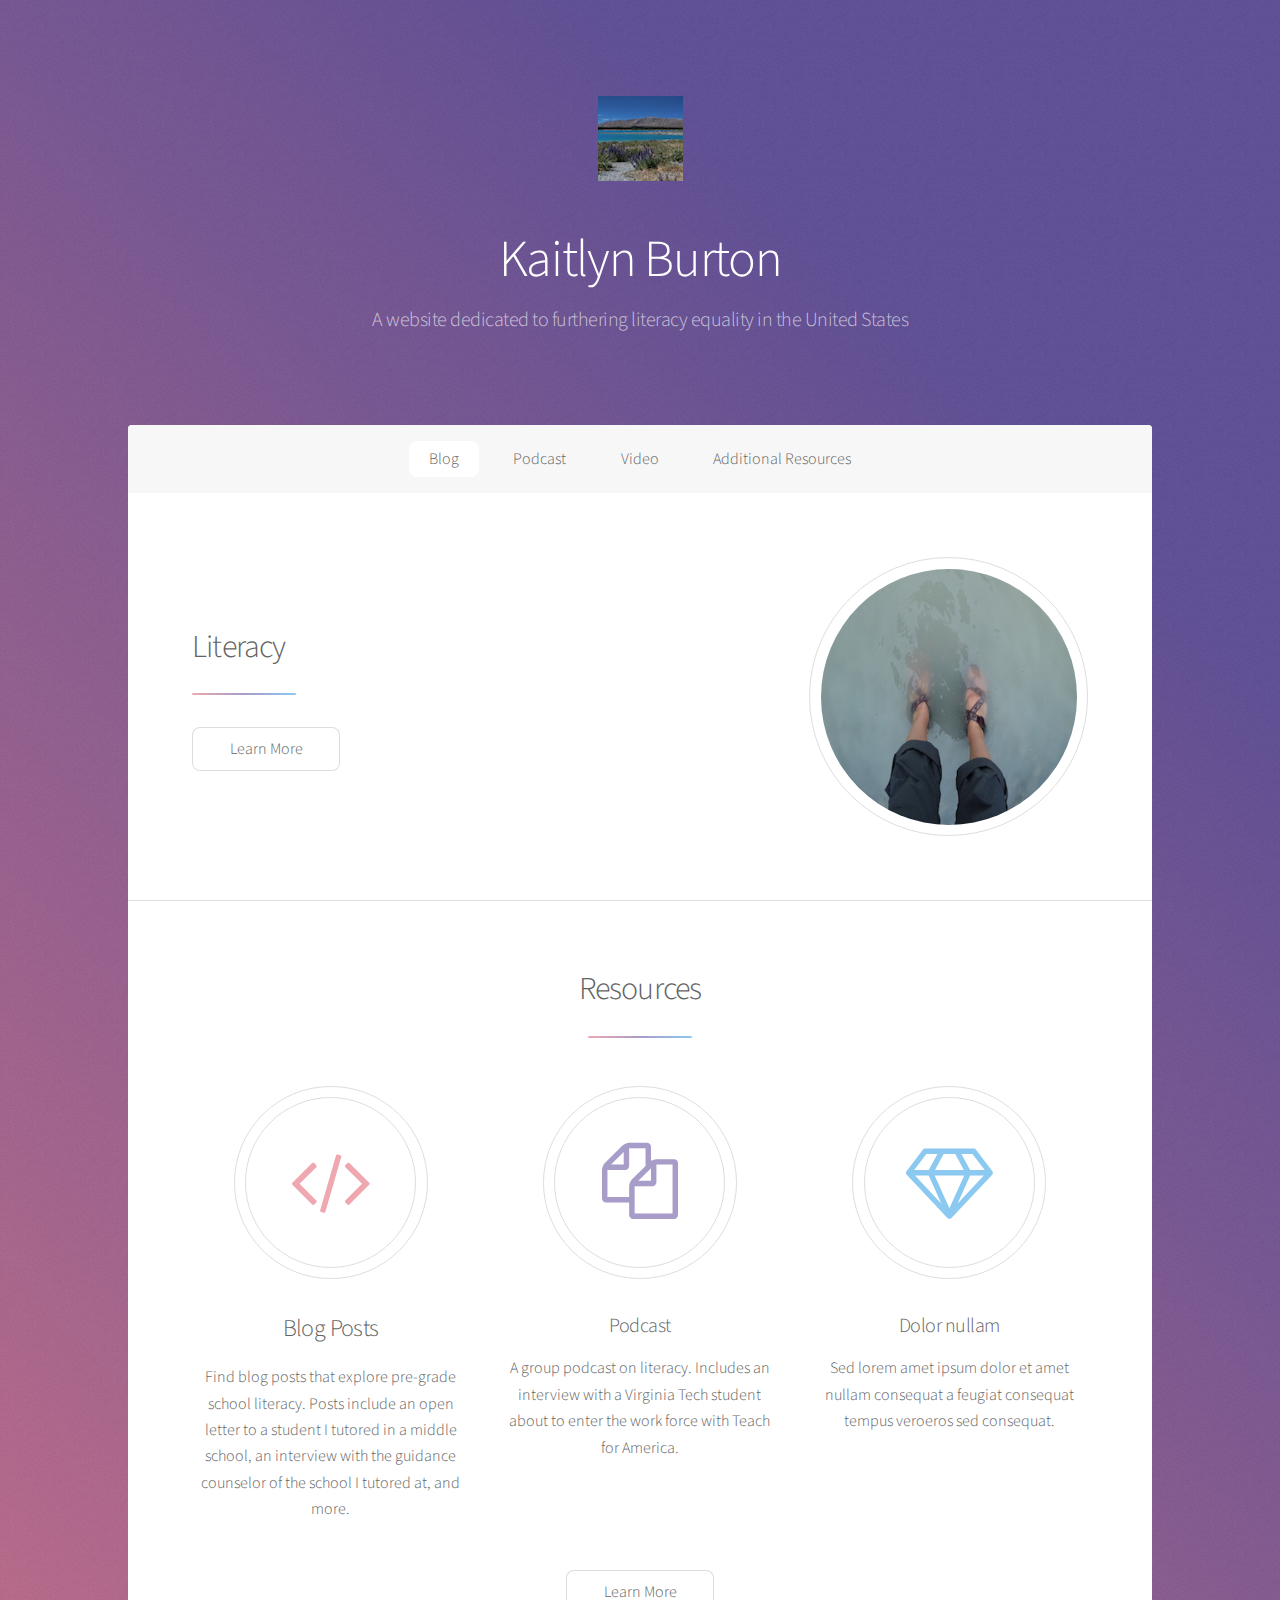
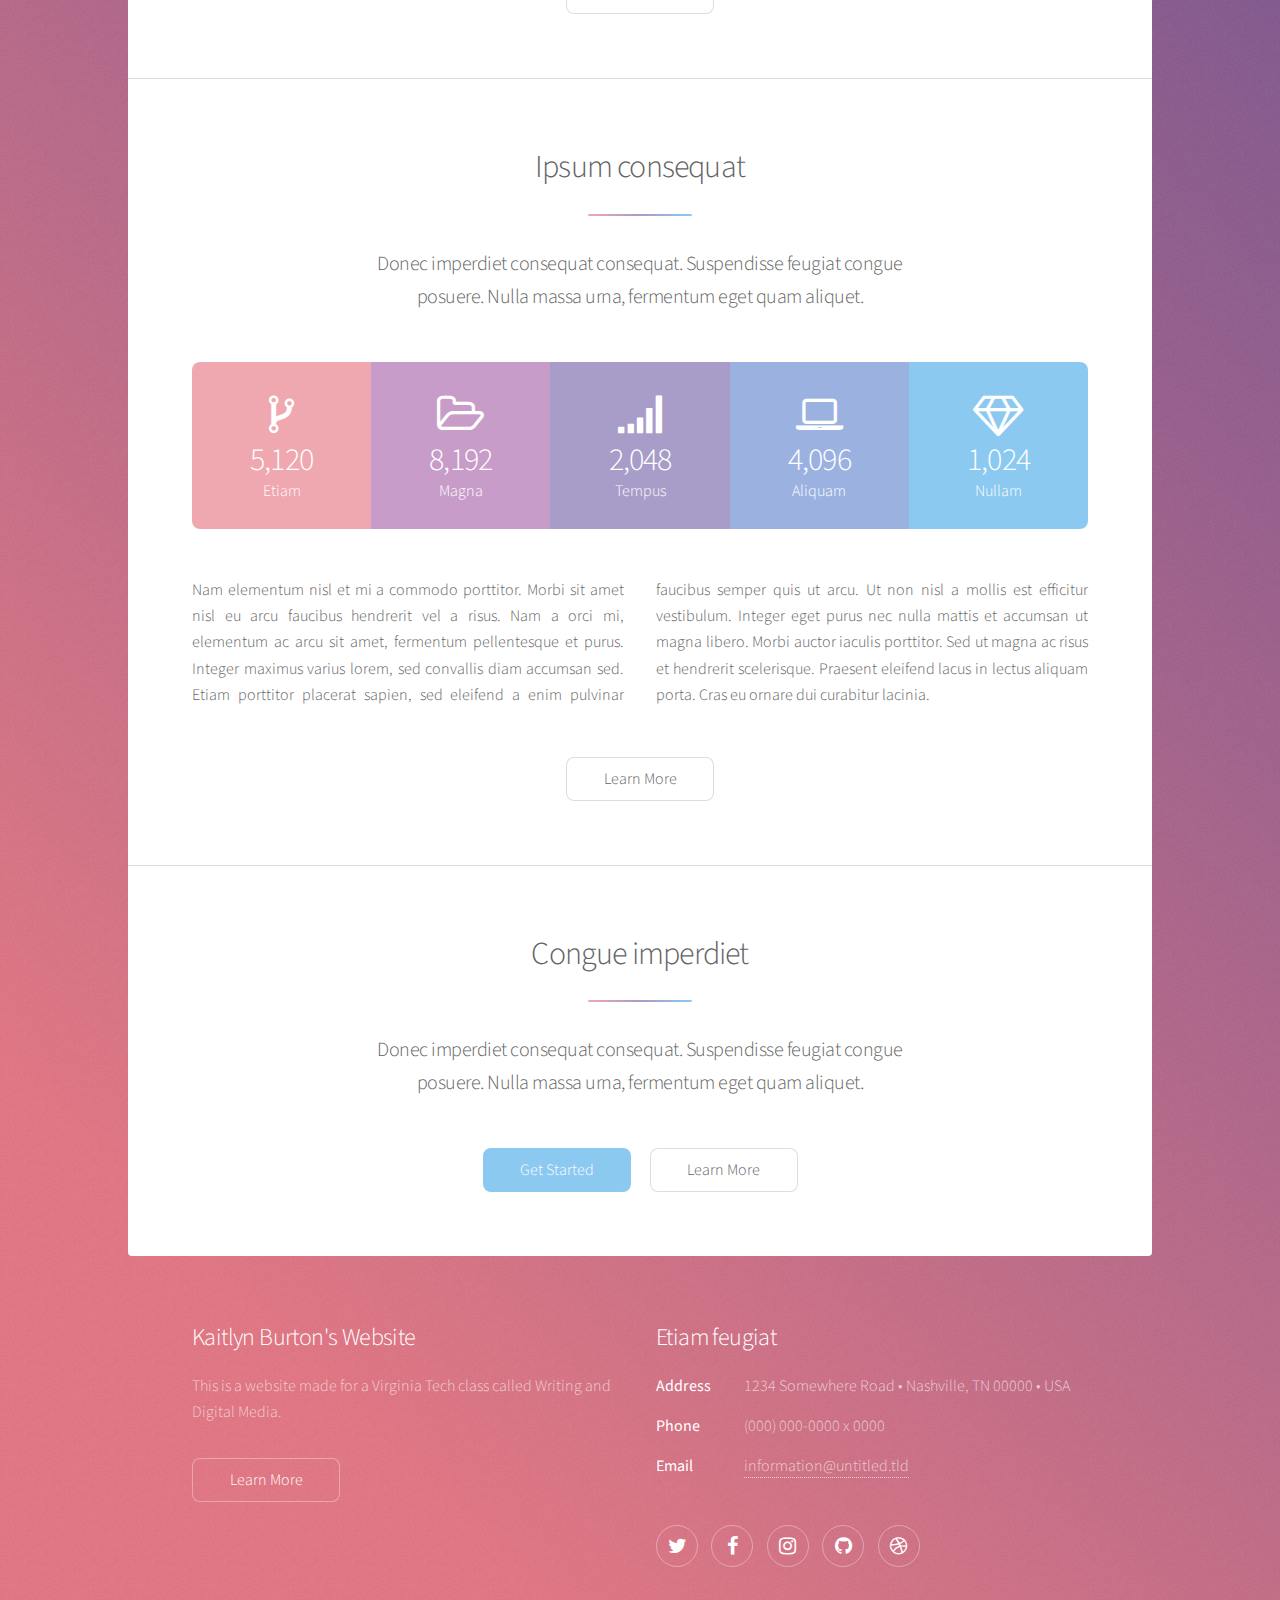
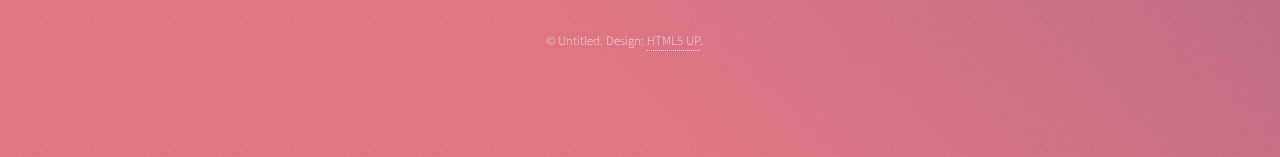
==== commit 5f49279e: "edit navigation menu" ====
--- a/index.html
+++ b/index.html
@@ -22,6 +22,7 @@
 				<!-- Header -->
 					<header id="header" class="alt">
 						<span class="logo"><img src="images/logo.jpg" alt="" /></span>
+						<span class="logo"><img src="images/seagull.jpg" alt="" /></span>
 						<h1>Kaitlyn Burton</h1>
 						<p>A website dedicated to furthering literacy equality in the United States</p>
 					</header>
@@ -29,10 +30,10 @@
 				<!-- Nav -->
 					<nav id="nav">
 						<ul>
-							<li><a href="#intro" class="active">Introduction</a></li>
-							<li><a href="#first">First Section</a></li>
-							<li><a href="#second">Second Section</a></li>
-							<li><a href="#cta">Get Started</a></li>
+							<li><a href="#intro" class="active">Blog</a></li>
+							<li><a href="#first">Podcast</a></li>
+							<li><a href="#second">Video</a></li>
+							<li><a href="#cta">Additional Resources</a></li>
 						</ul>
 					</nav>
 
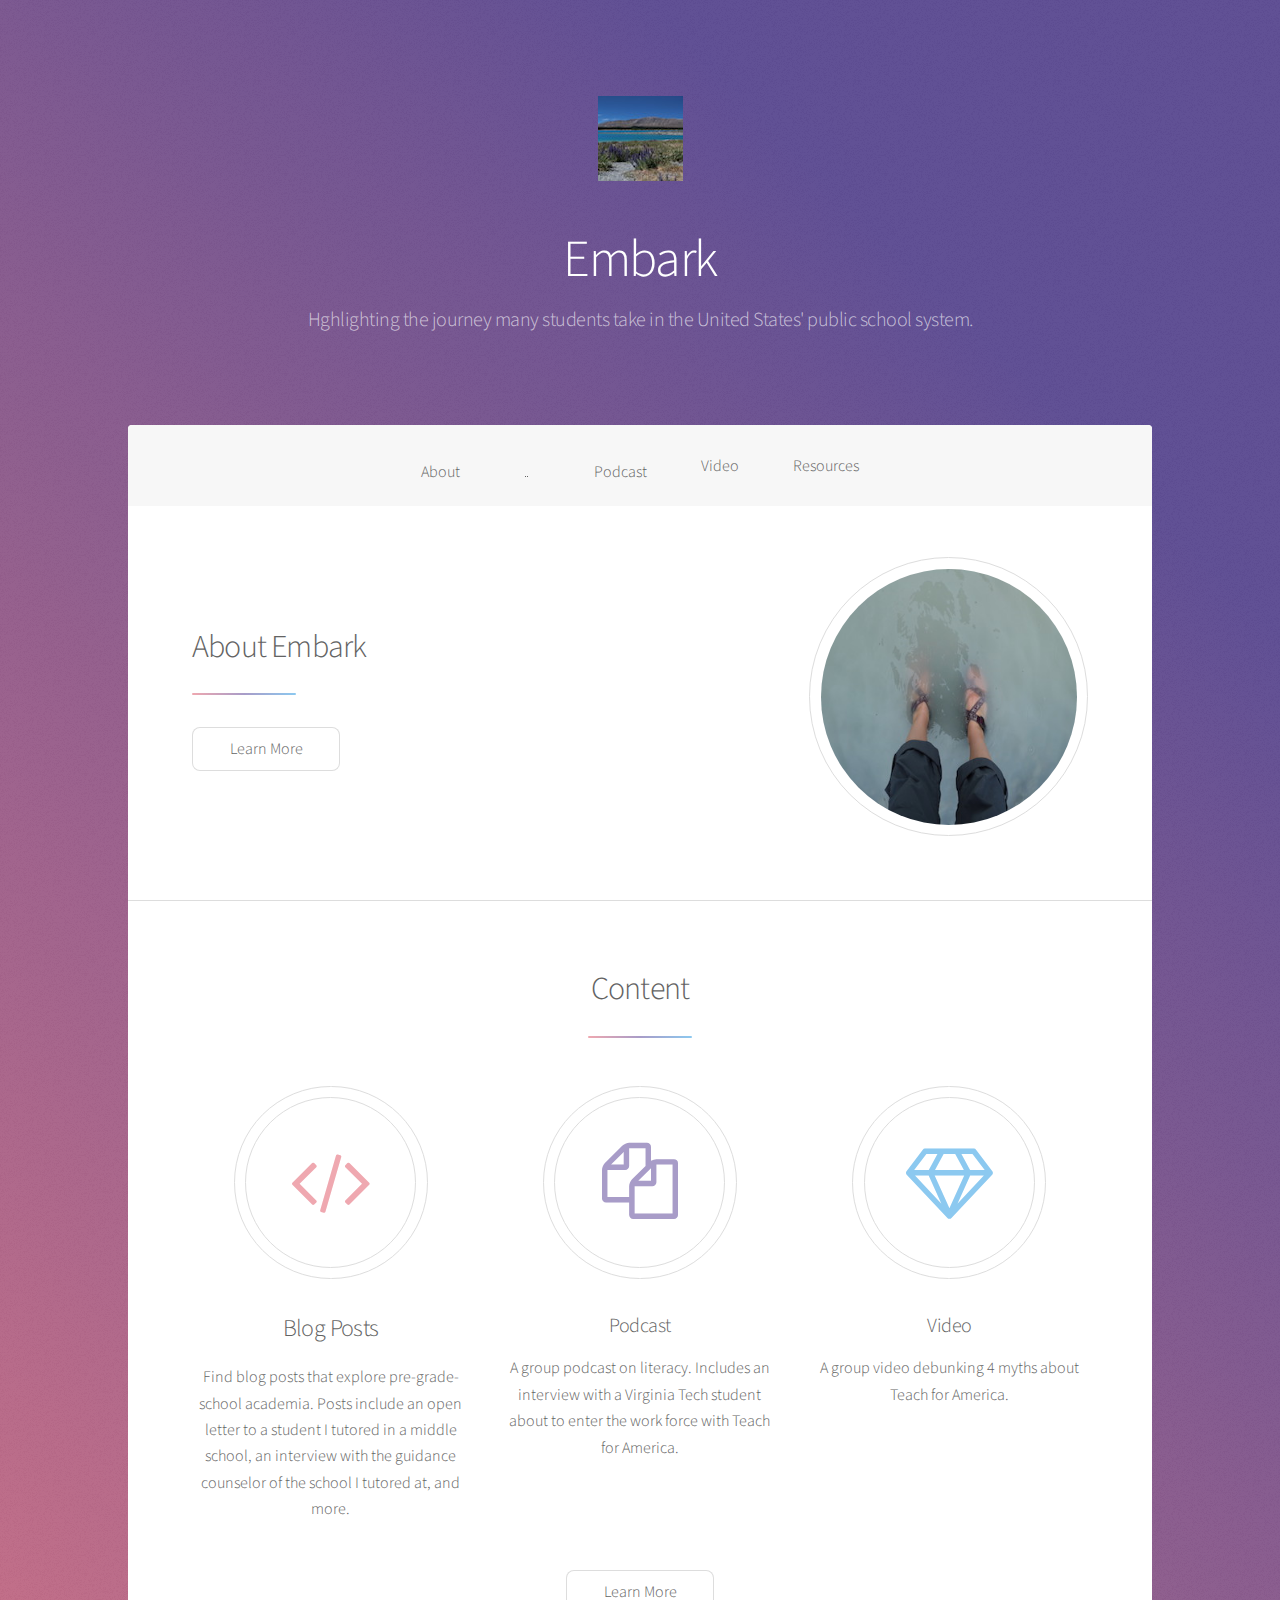
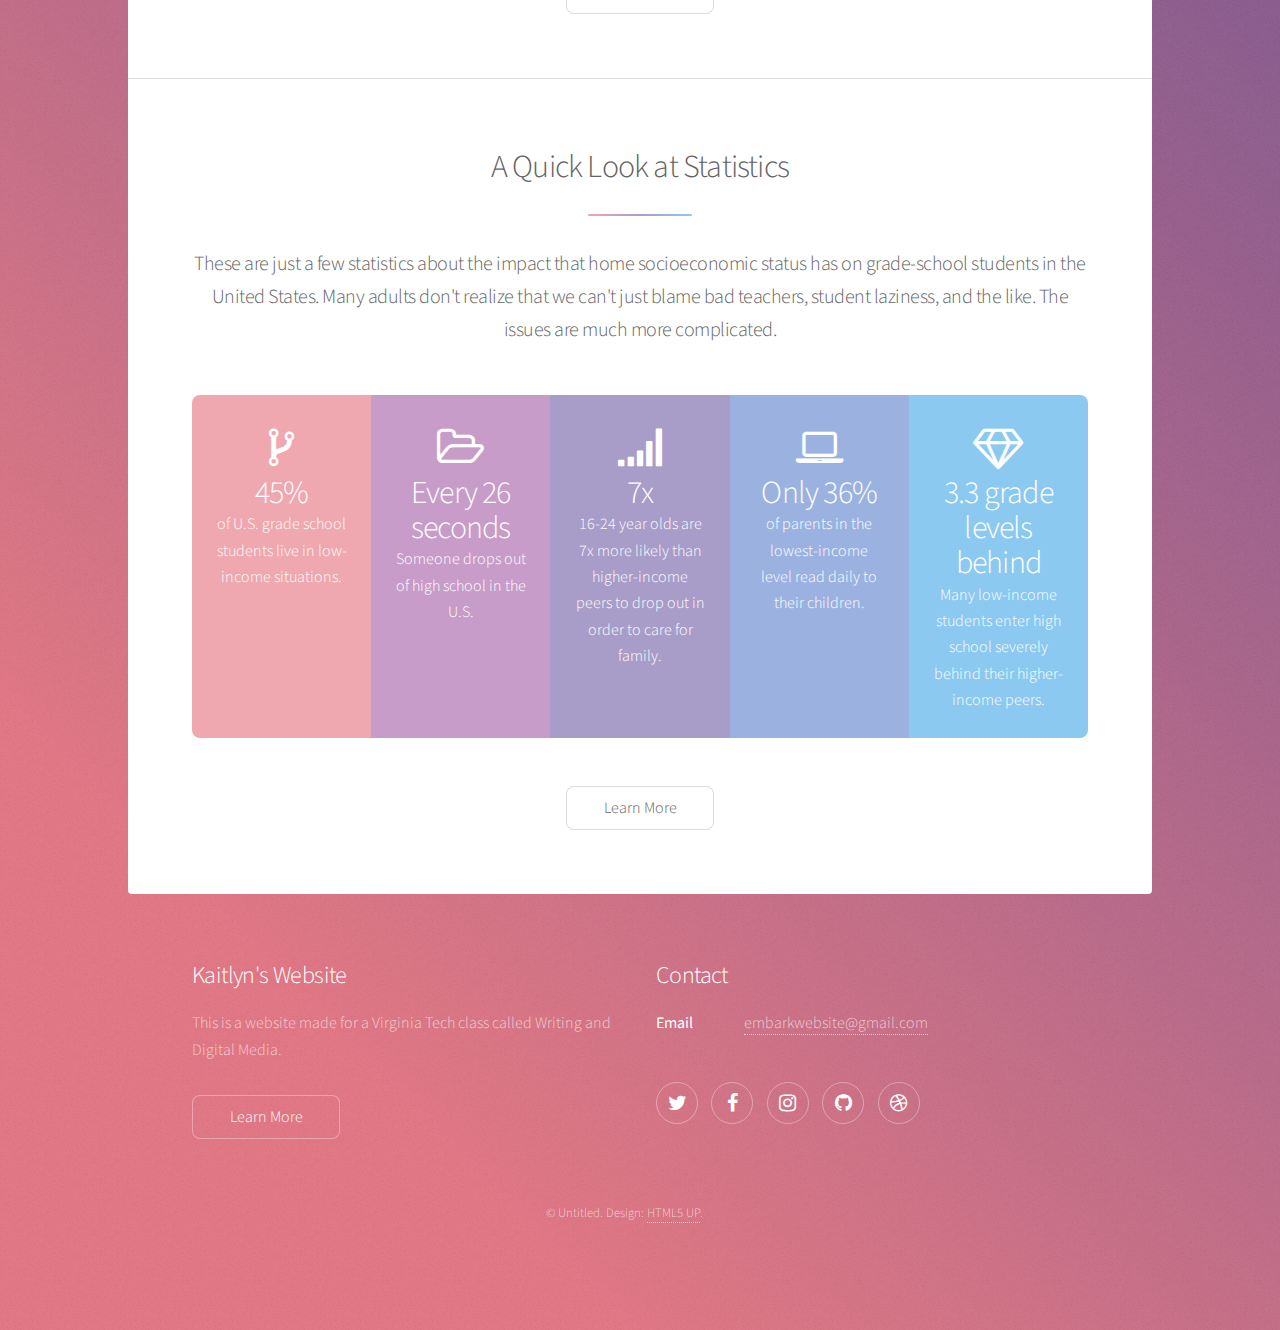
==== commit 15c9ef1b: "working on the website" ====
--- a/index.html
+++ b/index.html
@@ -6,7 +6,7 @@
 -->
 <html>
 	<head>
-		<title>Stellar by HTML5 UP</title>
+		<title>Kaitlyn Burton's Website</title>
 		<meta charset="utf-8" />
 		<meta name="viewport" content="width=device-width, initial-scale=1" />
 		<!--[if lte IE 8]><script src="assets/js/ie/html5shiv.js"></script><![endif]-->
@@ -23,17 +23,18 @@
 					<header id="header" class="alt">
 						<span class="logo"><img src="images/logo.jpg" alt="" /></span>
 						<span class="logo"><img src="images/seagull.jpg" alt="" /></span>
-						<h1>Kaitlyn Burton</h1>
-						<p>A website dedicated to furthering literacy equality in the United States</p>
+						<h1>Embark</h1>
+						<p> Hghlighting the journey many students take in the
+						United States' public school system.</p>
 					</header>
 
 				<!-- Nav -->
 					<nav id="nav">
 						<ul>
-							<li><a href="#intro" class="active">Blog</a></li>
-							<li><a href="#first">Podcast</a></li>
-							<li><a href="#second">Video</a></li>
-							<li><a href="#cta">Additional Resources</a></li>
+							<li><a href="generic.html"> About <a/></li>
+							<li><a href="podcast.html">Podcast</a></li>
+							<li><a href="video.html">Video</a></li>
+							<li><a href="resources.html">Resources</a></li>
 						</ul>
 					</nav>
 
@@ -45,7 +46,7 @@
 								<div class="spotlight">
 									<div class="content">
 										<header class="major">
-											<h2>Literacy</h2>
+											<h2>About Embark</h2>
 										</header>
 										<p></p>
 										<ul class="actions">
@@ -59,13 +60,13 @@
 						<!-- First Section -->
 							<section id="first" class="main special">
 								<header class="major">
-									<h2>Resources</h2>
+									<h2>Content</h2>
 								</header>
 								<ul class="features">
 									<li>
 										<span class="icon major style1 fa-code"></span>
 										<h2>Blog Posts</h2>
-										<p>Find blog posts that explore pre-grade school literacy.
+										<p>Find blog posts that explore pre-grade-school academia.
 										Posts include an open letter to a student I tutored in a middle school,
 									an interview with the guidance counselor of the school I tutored at, and more.</p>
 									</li>
@@ -78,8 +79,8 @@
 									</li>
 									<li>
 										<span class="icon major style5 fa-diamond"></span>
-										<h3>Dolor nullam</h3>
-										<p>Sed lorem amet ipsum dolor et amet nullam consequat a feugiat consequat tempus veroeros sed consequat.</p>
+										<h3>Video</h3>
+										<p>A group video debunking 4 myths about Teach for America.</p>
 									</li>
 								</ul>
 								<footer class="major">
@@ -92,33 +93,32 @@
 						<!-- Second Section -->
 							<section id="second" class="main special">
 								<header class="major">
-									<h2>Ipsum consequat</h2>
-									<p>Donec imperdiet consequat consequat. Suspendisse feugiat congue<br />
-									posuere. Nulla massa urna, fermentum eget quam aliquet.</p>
+									<h2>A Quick Look at Statistics</h2>
+									<p>These are just a few statistics about the impact that home socioeconomic status has on grade-school students in the United States.
+										Many adults don't realize that we can't just blame bad teachers, student laziness, and the like. The issues are much more complicated.</p>
 								</header>
 								<ul class="statistics">
 									<li class="style1">
 										<span class="icon fa-code-fork"></span>
-										<strong>5,120</strong> Etiam
+										<strong>45%</strong> of U.S. grade school students live in low-income situations.
 									</li>
 									<li class="style2">
 										<span class="icon fa-folder-open-o"></span>
-										<strong>8,192</strong> Magna
+										<strong>Every 26 seconds</strong> Someone drops out of high school in the U.S.
 									</li>
 									<li class="style3">
 										<span class="icon fa-signal"></span>
-										<strong>2,048</strong> Tempus
+										<strong>7x</strong> 16-24 year olds are 7x more likely than higher-income peers to drop out in order to care for family.
 									</li>
 									<li class="style4">
 										<span class="icon fa-laptop"></span>
-										<strong>4,096</strong> Aliquam
+										<strong>Only 36%</strong> of parents in the lowest-income level read daily to their children.
 									</li>
 									<li class="style5">
 										<span class="icon fa-diamond"></span>
-										<strong>1,024</strong> Nullam
+										<strong>3.3 grade levels behind</strong> Many low-income students enter high school severely behind their higher-income peers.
 									</li>
 								</ul>
-								<p class="content">Nam elementum nisl et mi a commodo porttitor. Morbi sit amet nisl eu arcu faucibus hendrerit vel a risus. Nam a orci mi, elementum ac arcu sit amet, fermentum pellentesque et purus. Integer maximus varius lorem, sed convallis diam accumsan sed. Etiam porttitor placerat sapien, sed eleifend a enim pulvinar faucibus semper quis ut arcu. Ut non nisl a mollis est efficitur vestibulum. Integer eget purus nec nulla mattis et accumsan ut magna libero. Morbi auctor iaculis porttitor. Sed ut magna ac risus et hendrerit scelerisque. Praesent eleifend lacus in lectus aliquam porta. Cras eu ornare dui curabitur lacinia.</p>
 								<footer class="major">
 									<ul class="actions">
 										<li><a href="generic.html" class="button">Learn More</a></li>
@@ -126,27 +126,13 @@
 								</footer>
 							</section>
 
-						<!-- Get Started -->
-							<section id="cta" class="main special">
-								<header class="major">
-									<h2>Congue imperdiet</h2>
-									<p>Donec imperdiet consequat consequat. Suspendisse feugiat congue<br />
-									posuere. Nulla massa urna, fermentum eget quam aliquet.</p>
-								</header>
-								<footer class="major">
-									<ul class="actions">
-										<li><a href="generic.html" class="button special">Get Started</a></li>
-										<li><a href="generic.html" class="button">Learn More</a></li>
-									</ul>
-								</footer>
-							</section>
 
 					</div>
 
 				<!-- Footer -->
 					<footer id="footer">
 						<section>
-							<h2>Kaitlyn Burton's Website</h2>
+							<h2>Kaitlyn's Website</h2>
 							<p>This is a website made for a Virginia Tech class called
 							Writing and Digital Media.</p>
 							<ul class="actions">
@@ -154,14 +140,10 @@
 							</ul>
 						</section>
 						<section>
-							<h2>Etiam feugiat</h2>
+							<h2>Contact</h2>
 							<dl class="alt">
-								<dt>Address</dt>
-								<dd>1234 Somewhere Road &bull; Nashville, TN 00000 &bull; USA</dd>
-								<dt>Phone</dt>
-								<dd>(000) 000-0000 x 0000</dd>
 								<dt>Email</dt>
-								<dd><a href="#">information@untitled.tld</a></dd>
+								<dd><a href="#">embarkwebsite@gmail.com</a></dd>
 							</dl>
 							<ul class="icons">
 								<li><a href="#" class="icon fa-twitter alt"><span class="label">Twitter</span></a></li>
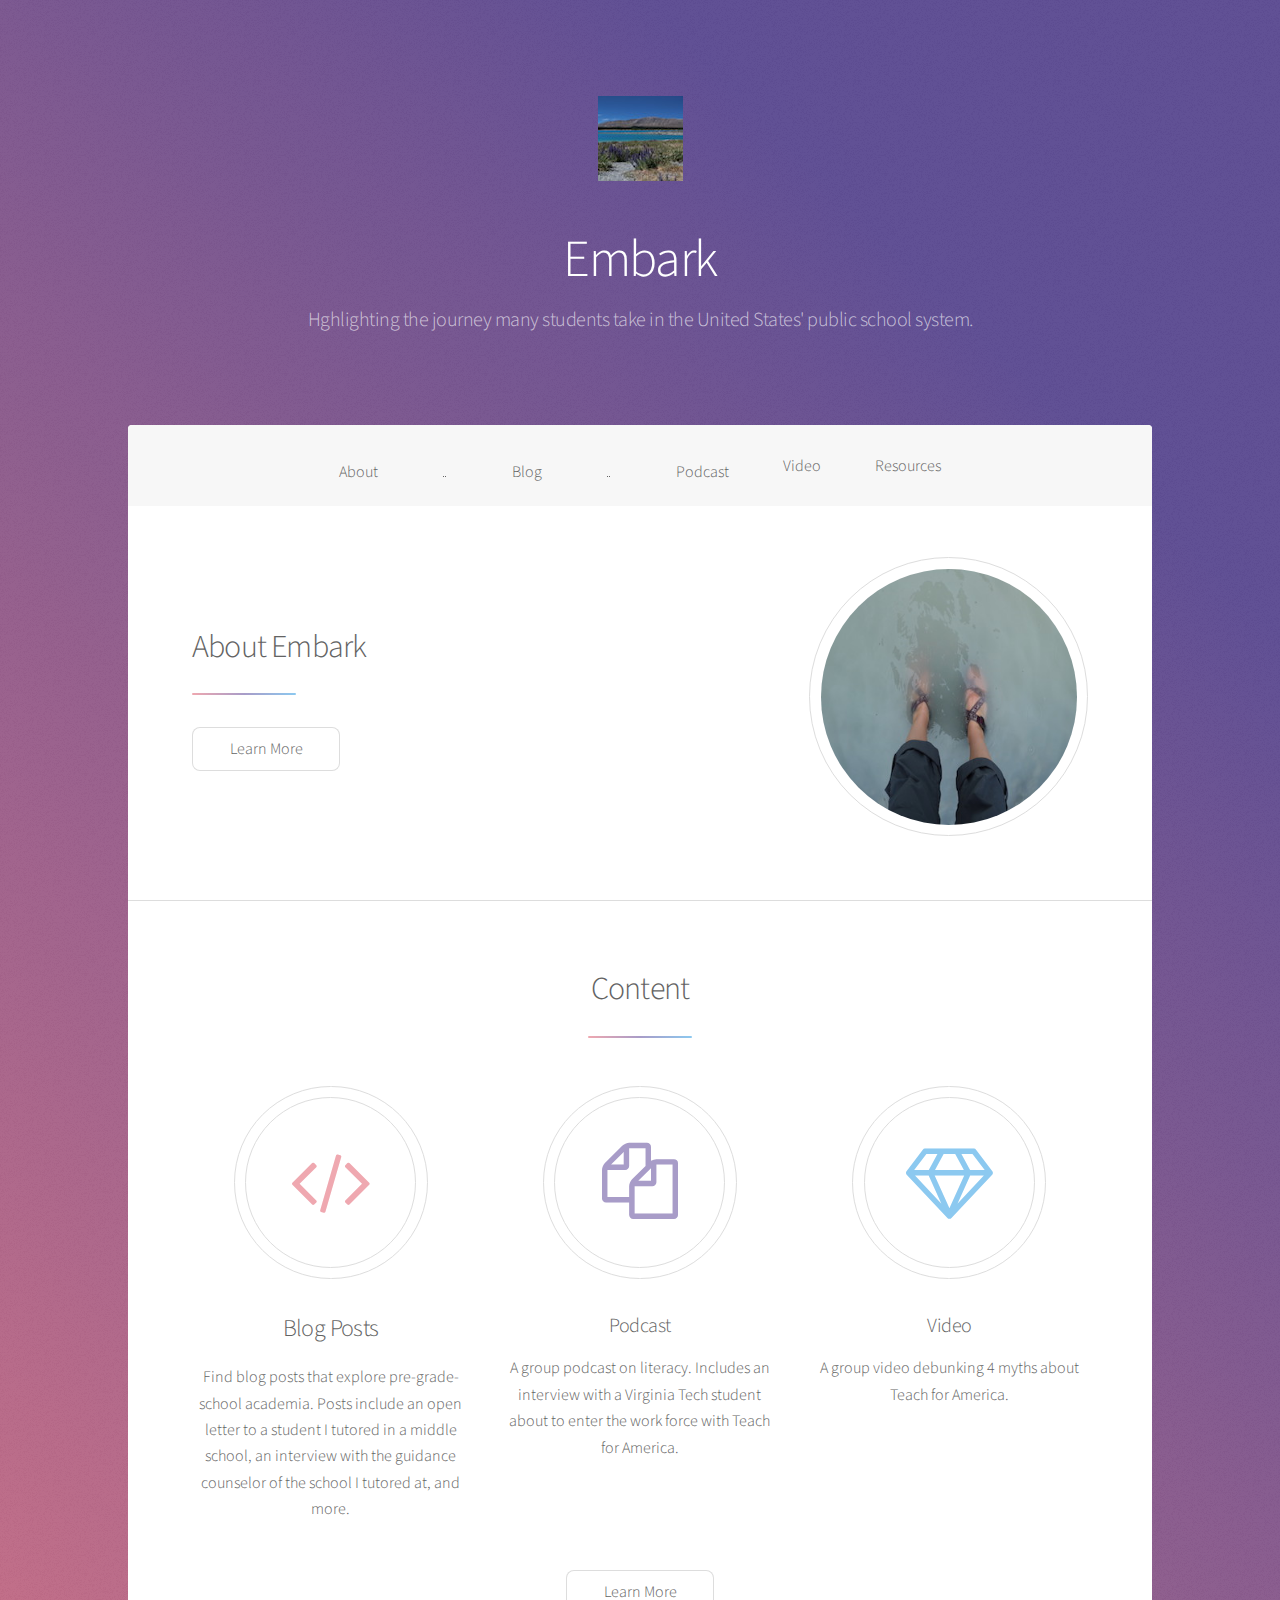
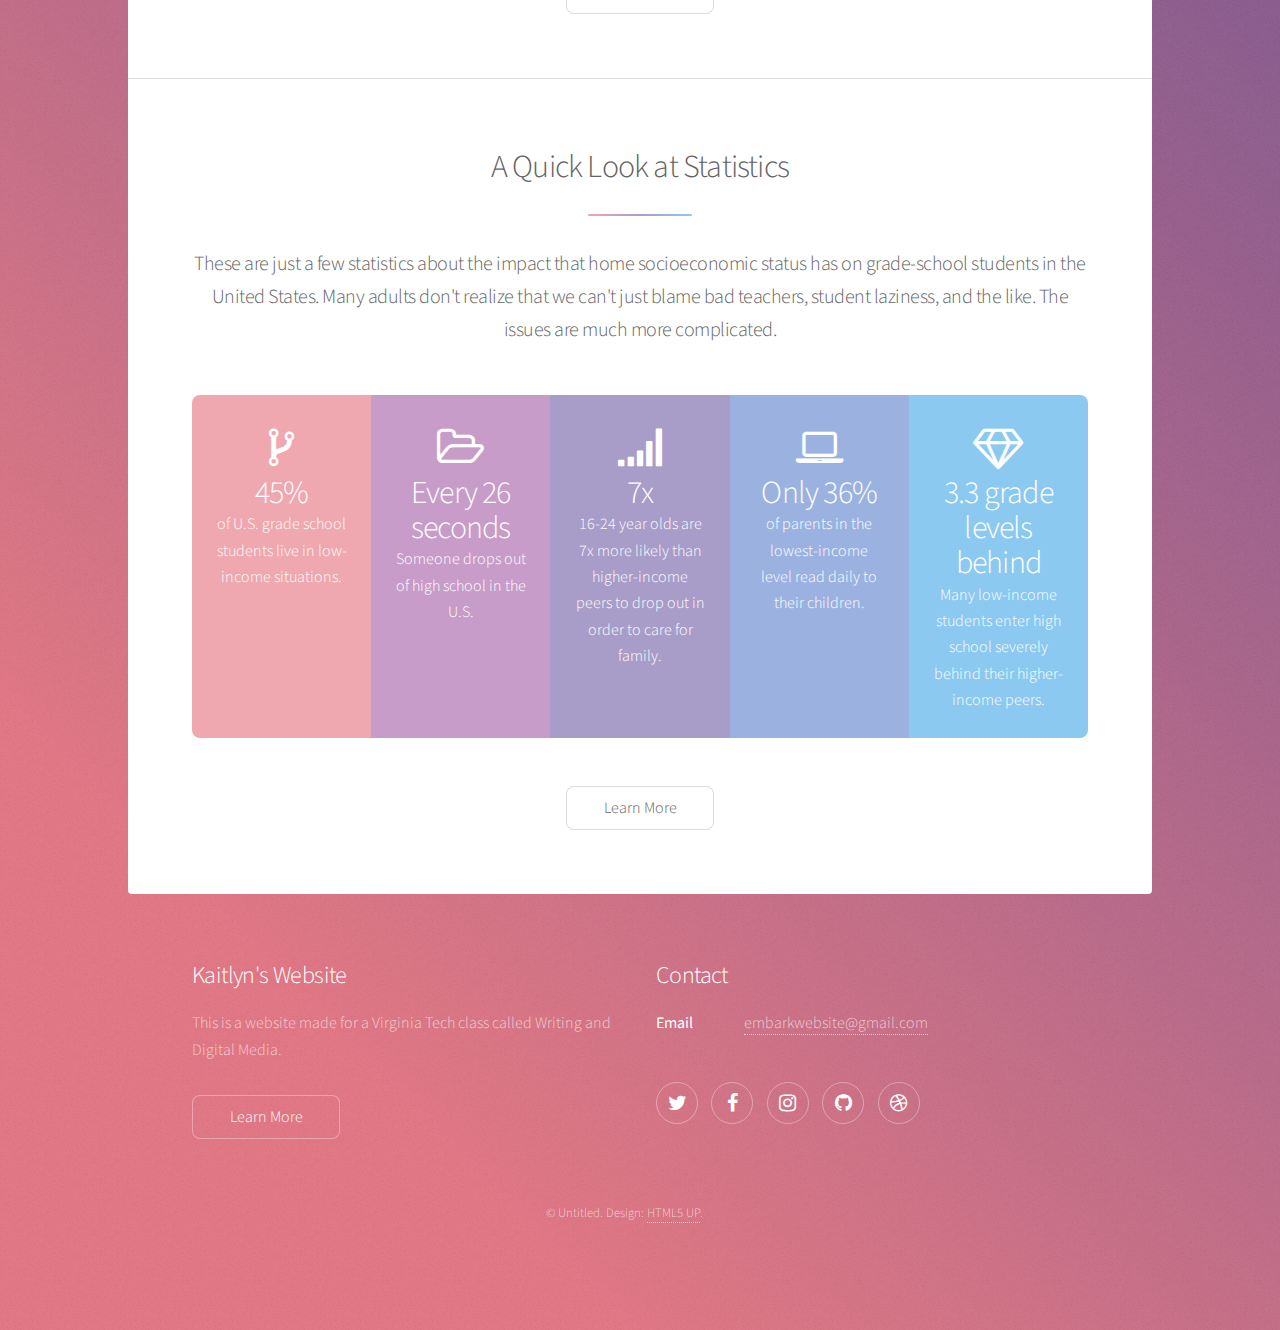
==== commit 860d9bde: "added blog page" ====
--- a/index.html
+++ b/index.html
@@ -32,6 +32,7 @@
 					<nav id="nav">
 						<ul>
 							<li><a href="generic.html"> About <a/></li>
+							<li><a href="blog.html"> Blog <a/></li>
 							<li><a href="podcast.html">Podcast</a></li>
 							<li><a href="video.html">Video</a></li>
 							<li><a href="resources.html">Resources</a></li>
--- a/assets/css/main.css
+++ b/assets/css/main.css
@@ -3798,4 +3798,4 @@
 				max-width: 100%;
 			}
 
-		}+		}
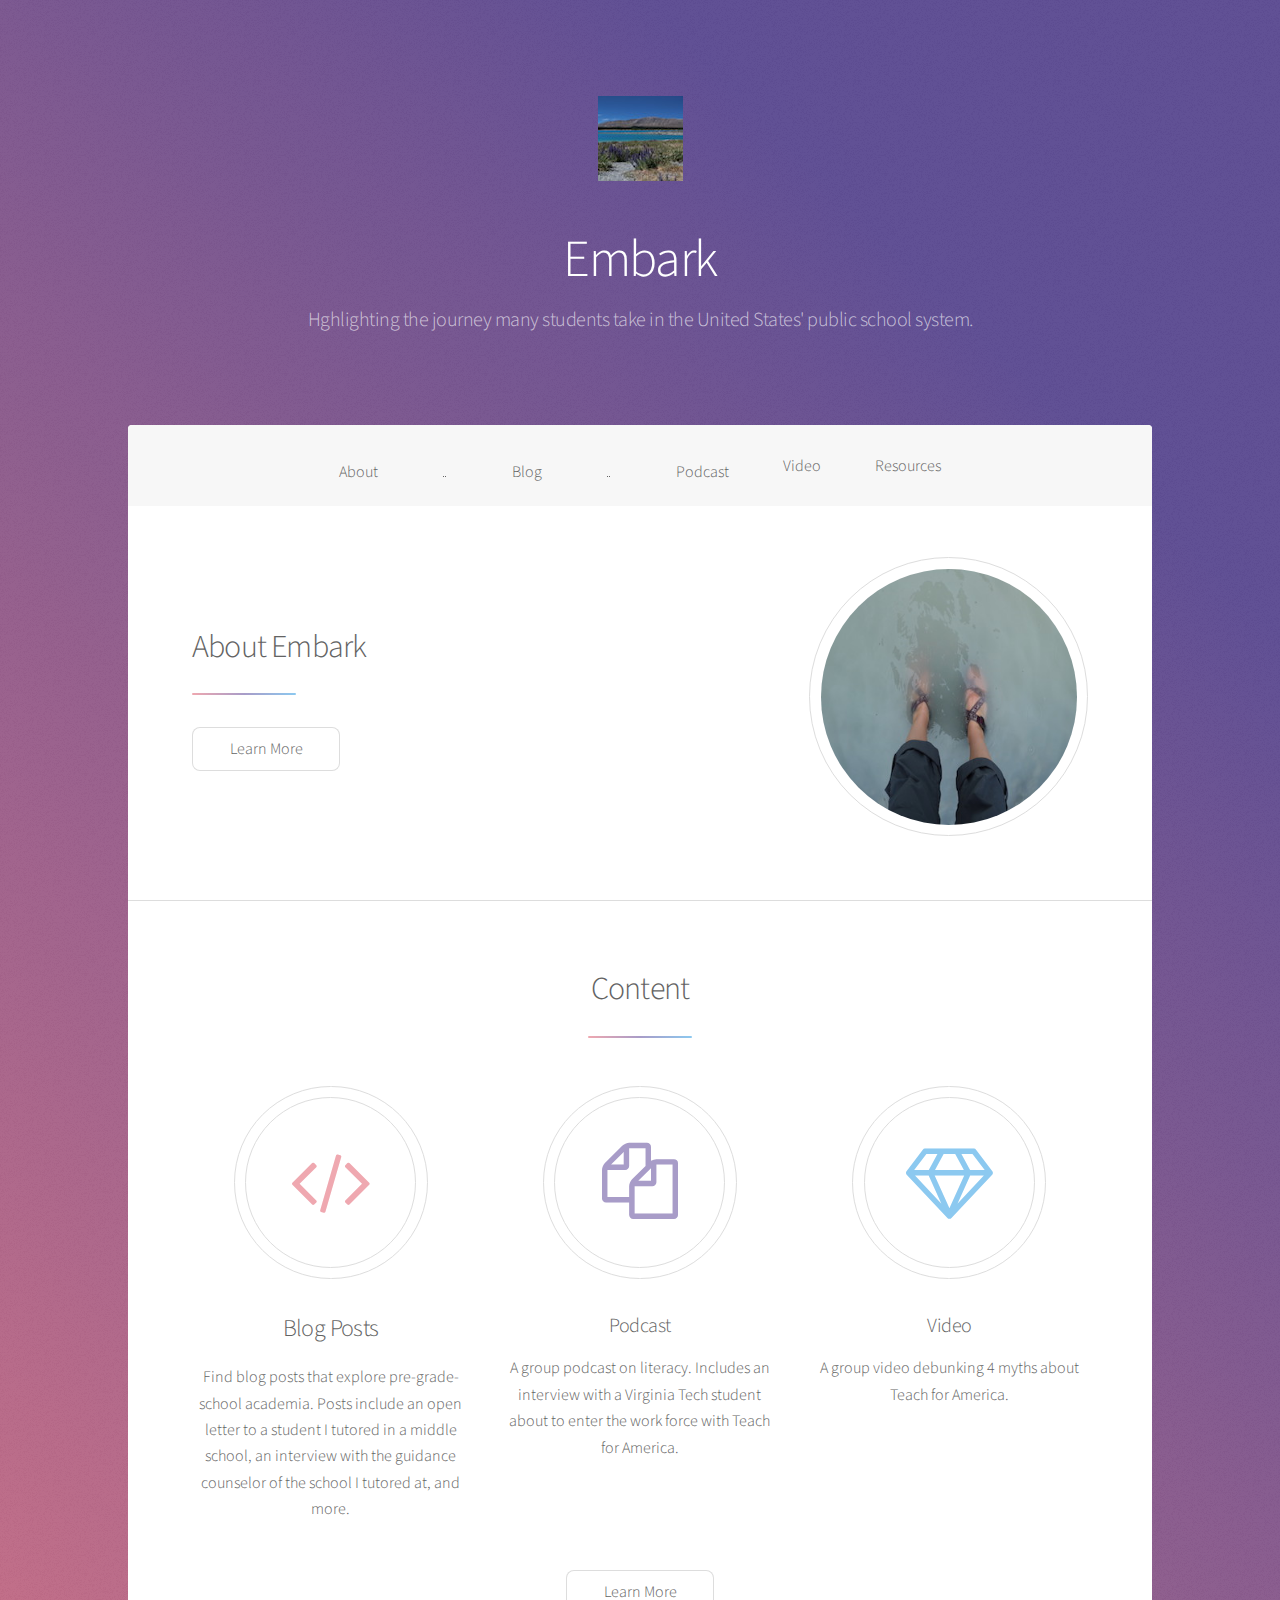
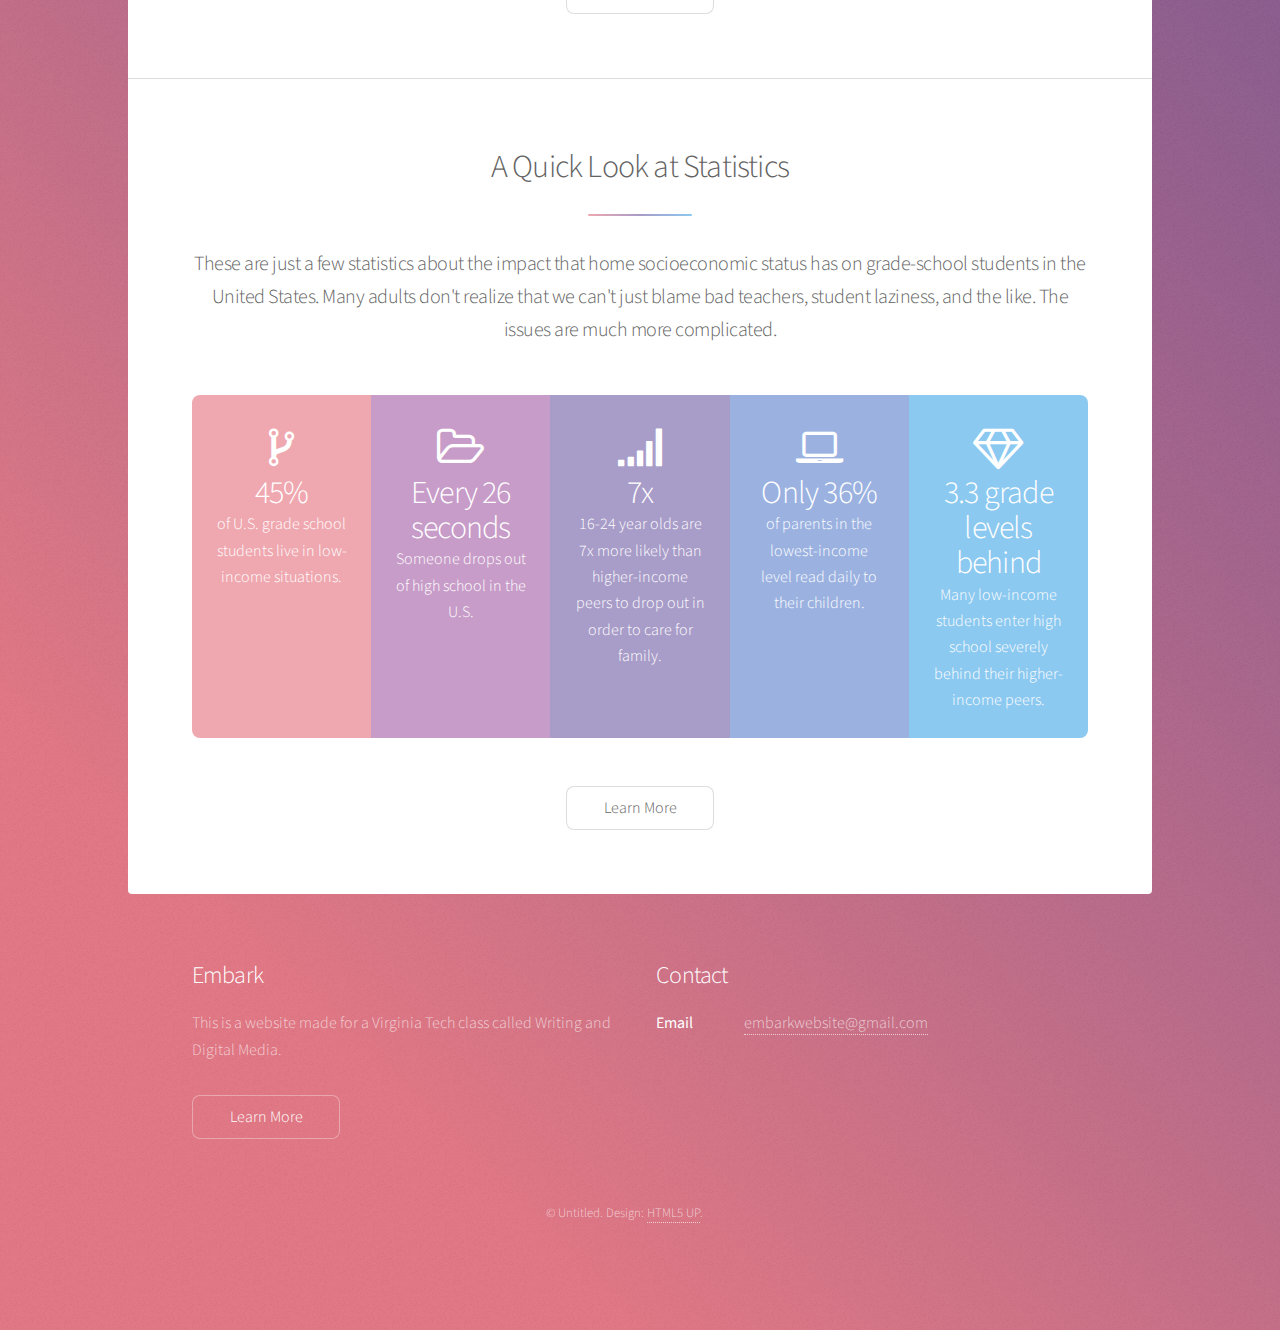
==== commit de831a81: "updating podcast and resources pages" ====
--- a/index.html
+++ b/index.html
@@ -133,7 +133,7 @@
 				<!-- Footer -->
 					<footer id="footer">
 						<section>
-							<h2>Kaitlyn's Website</h2>
+							<h2>Embark</h2>
 							<p>This is a website made for a Virginia Tech class called
 							Writing and Digital Media.</p>
 							<ul class="actions">
@@ -146,13 +146,7 @@
 								<dt>Email</dt>
 								<dd><a href="#">embarkwebsite@gmail.com</a></dd>
 							</dl>
-							<ul class="icons">
-								<li><a href="#" class="icon fa-twitter alt"><span class="label">Twitter</span></a></li>
-								<li><a href="#" class="icon fa-facebook alt"><span class="label">Facebook</span></a></li>
-								<li><a href="#" class="icon fa-instagram alt"><span class="label">Instagram</span></a></li>
-								<li><a href="#" class="icon fa-github alt"><span class="label">GitHub</span></a></li>
-								<li><a href="#" class="icon fa-dribbble alt"><span class="label">Dribbble</span></a></li>
-							</ul>
+							
 						</section>
 						<p class="copyright">&copy; Untitled. Design: <a href="https://html5up.net">HTML5 UP</a>.</p>
 					</footer>
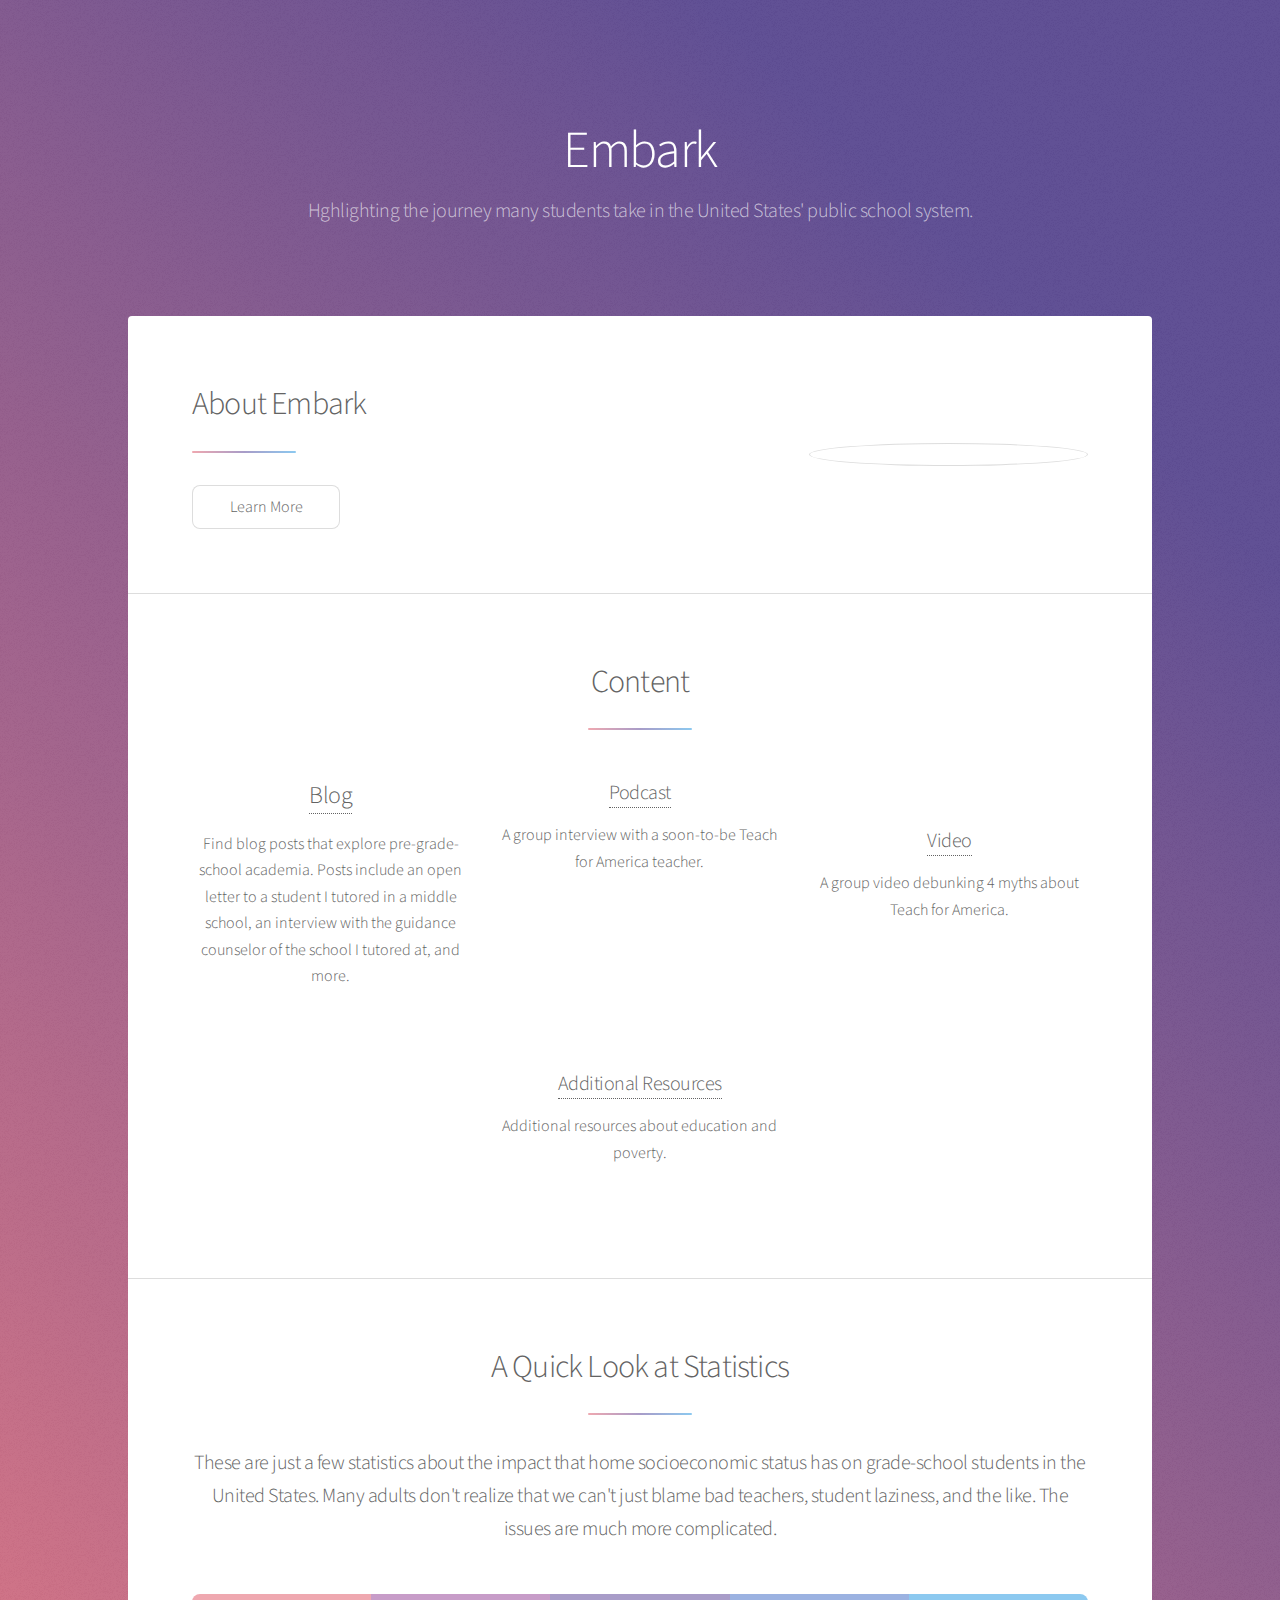
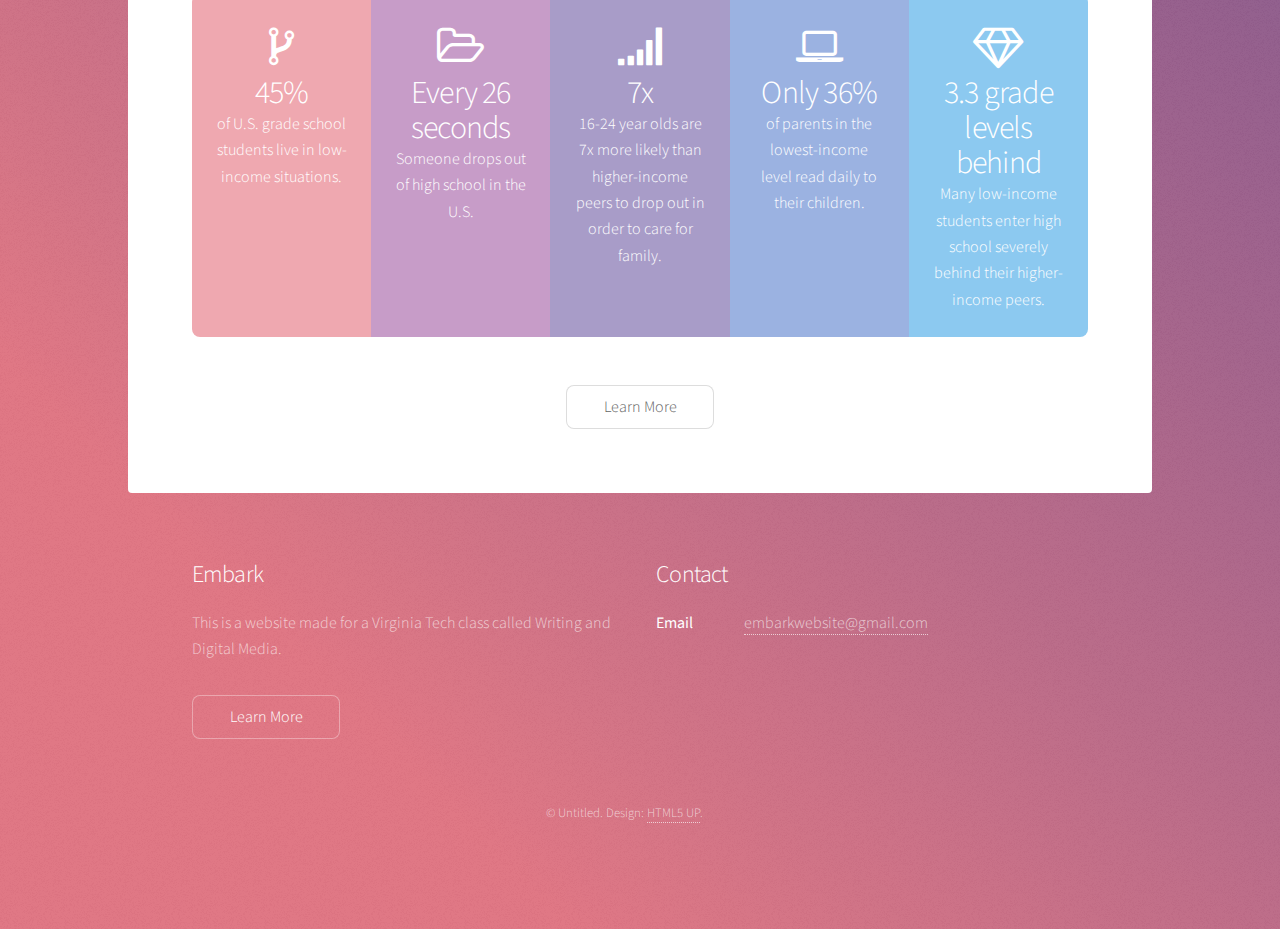
==== commit bc075de7: "added photos to main page" ====
--- a/index.html
+++ b/index.html
@@ -21,23 +21,13 @@
 
 				<!-- Header -->
 					<header id="header" class="alt">
-						<span class="logo"><img src="images/logo.jpg" alt="" /></span>
-						<span class="logo"><img src="images/seagull.jpg" alt="" /></span>
+						<span class="logo"><img src="images/IMG_6701.jpg" alt="" /></span>
 						<h1>Embark</h1>
 						<p> Hghlighting the journey many students take in the
 						United States' public school system.</p>
 					</header>
 
-				<!-- Nav -->
-					<nav id="nav">
-						<ul>
-							<li><a href="generic.html"> About <a/></li>
-							<li><a href="blog.html"> Blog <a/></li>
-							<li><a href="podcast.html">Podcast</a></li>
-							<li><a href="video.html">Video</a></li>
-							<li><a href="resources.html">Resources</a></li>
-						</ul>
-					</nav>
+
 
 				<!-- Main -->
 					<div id="main">
@@ -54,7 +44,7 @@
 											<li><a href="generic.html" class="button">Learn More</a></li>
 										</ul>
 									</div>
-									<span class="image"><img src="images/pic01.jpg" alt="" /></span>
+									<span class="image"><img src="images/22293496550_358aee97f5_o.jpg" alt="" /></span>
 								</div>
 							</section>
 
@@ -65,29 +55,25 @@
 								</header>
 								<ul class="features">
 									<li>
-										<span class="icon major style1 fa-code"></span>
-										<h2>Blog Posts</h2>
+										<h2><a href="blog.html"> Blog </h2>
 										<p>Find blog posts that explore pre-grade-school academia.
 										Posts include an open letter to a student I tutored in a middle school,
 									an interview with the guidance counselor of the school I tutored at, and more.</p>
 									</li>
+
 									<li>
-										<span class="icon major style3 fa-copy"></span>
-										<h3>Podcast</h3>
-										<p>A group podcast on literacy. Includes an interview with
-										a Virginia Tech student about to enter the work force with
-									Teach for America.</p>
+										<h3><a href="podcast.html">Podcast</h3>
+										<p>A group interview with a soon-to-be Teach for America teacher.</p>
 									</li>
 									<li>
-										<span class="icon major style5 fa-diamond"></span>
-										<h3>Video</h3>
+										<h3><a href="video.html"> Video</h3>
 										<p>A group video debunking 4 myths about Teach for America.</p>
 									</li>
-								</ul>
-								<footer class="major">
-									<ul class="actions">
-										<li><a href="generic.html" class="button">Learn More</a></li>
-									</ul>
+
+									<li>
+										<h3><a href="resources.html">Additional Resources</h3>
+											<p>Additional resources about education and poverty.</p>
+
 								</footer>
 							</section>
 
@@ -122,7 +108,7 @@
 								</ul>
 								<footer class="major">
 									<ul class="actions">
-										<li><a href="generic.html" class="button">Learn More</a></li>
+										<li><a href="resources.html" class="button">Learn More</a></li>
 									</ul>
 								</footer>
 							</section>
@@ -146,7 +132,7 @@
 								<dt>Email</dt>
 								<dd><a href="#">embarkwebsite@gmail.com</a></dd>
 							</dl>
-							
+
 						</section>
 						<p class="copyright">&copy; Untitled. Design: <a href="https://html5up.net">HTML5 UP</a>.</p>
 					</footer>
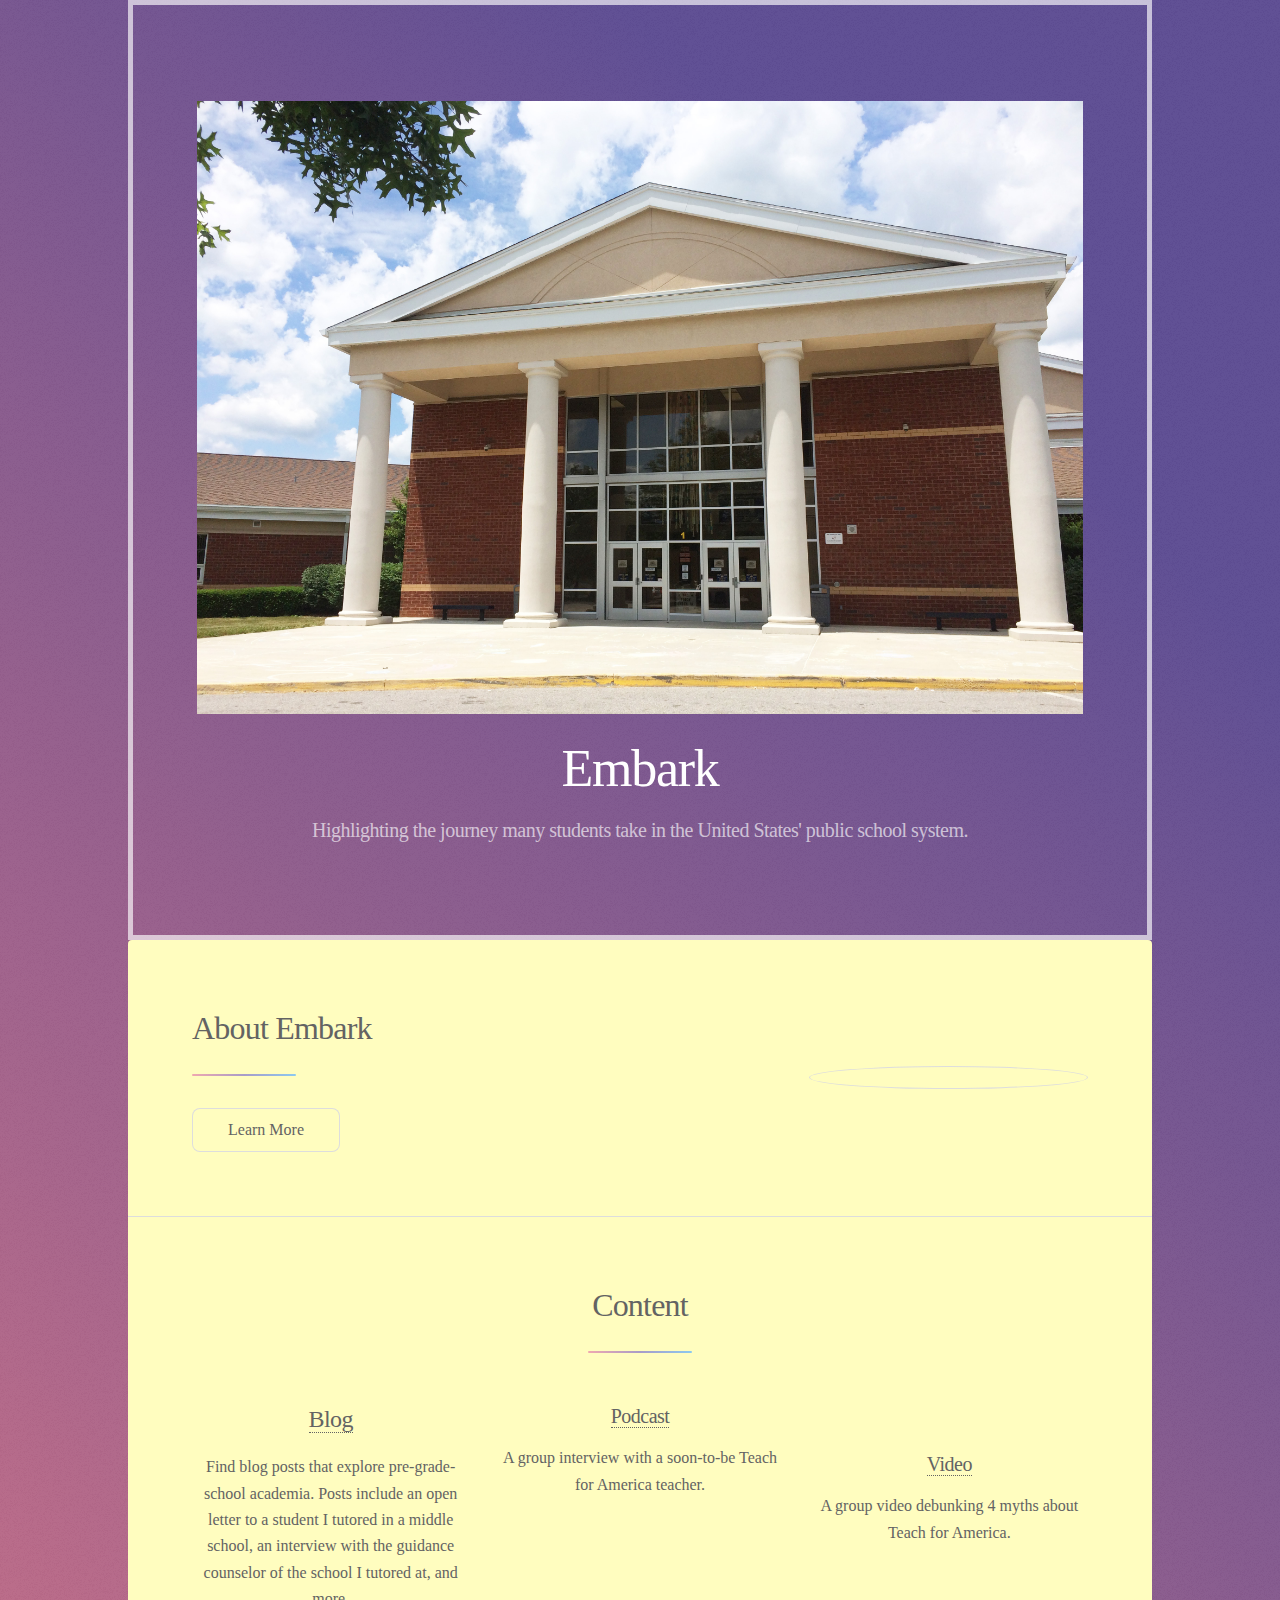
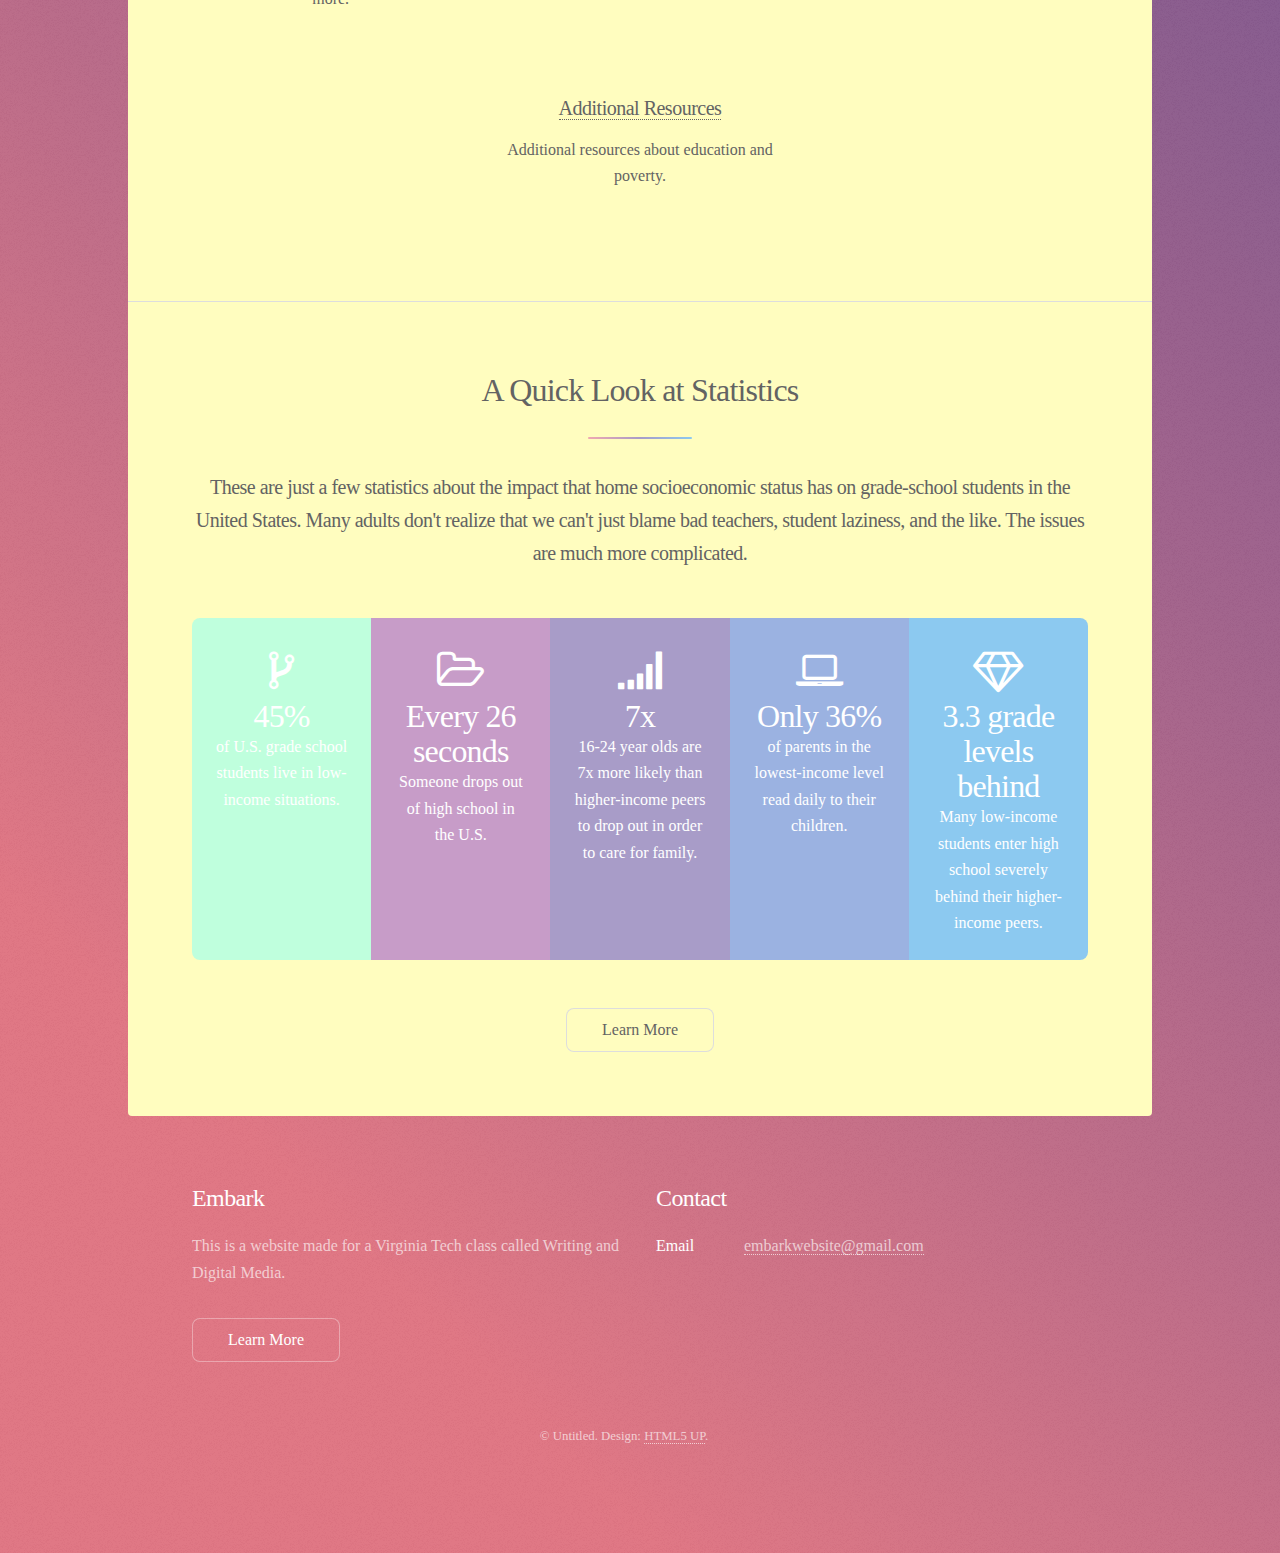
==== commit 8e15ff1a: "styling edits" ====
--- a/index.html
+++ b/index.html
@@ -21,9 +21,9 @@
 
 				<!-- Header -->
 					<header id="header" class="alt">
-						<span class="logo"><img src="images/IMG_6701.jpg" alt="" /></span>
+						<span class="logo"><img src="images/IMG_6701copy.jpg" alt="" /></span>
 						<h1>Embark</h1>
-						<p> Hghlighting the journey many students take in the
+						<p> Highlighting the journey many students take in the
 						United States' public school system.</p>
 					</header>
 
--- a/assets/css/main.css
+++ b/assets/css/main.css
@@ -2913,7 +2913,7 @@
 		}
 
 			.statistics li.style1 {
-				background-color: #efa8b0;
+				background-color: #BFFFDD;
 			}
 
 			.statistics li.style2 {
@@ -3094,7 +3094,10 @@
 
 	#header {
 		padding: 5em 5em 1em 5em ;
+		border-style: solid;
+		border-width: 5px;
 		text-align: center;
+		font-family: garamond;
 	}
 
 		#header h1 {
@@ -3142,7 +3145,7 @@
 				#header.alt .logo img {
 					display: block;
 					margin: 0 auto;
-					max-width: 75%;
+					max-width: 100%;
 				}
 
 		@media screen and (max-width: 1280px) {
@@ -3355,9 +3358,10 @@
 /* Main */
 
 	#main {
-		background-color: #ffffff;
+		background-color: #FFFDBF;
 		color: #636363;
 		border-radius: 0.25em;
+		font-family: garamond;
 	}
 
 		#main input, #main select, #main textarea {
@@ -3709,6 +3713,7 @@
 		padding: 5em 5em 3em 5em ;
 		width: calc(100% + 2em);
 		margin: 0 0 3em -2em;
+		font-family: garamond;
 	}
 
 		#footer > * {
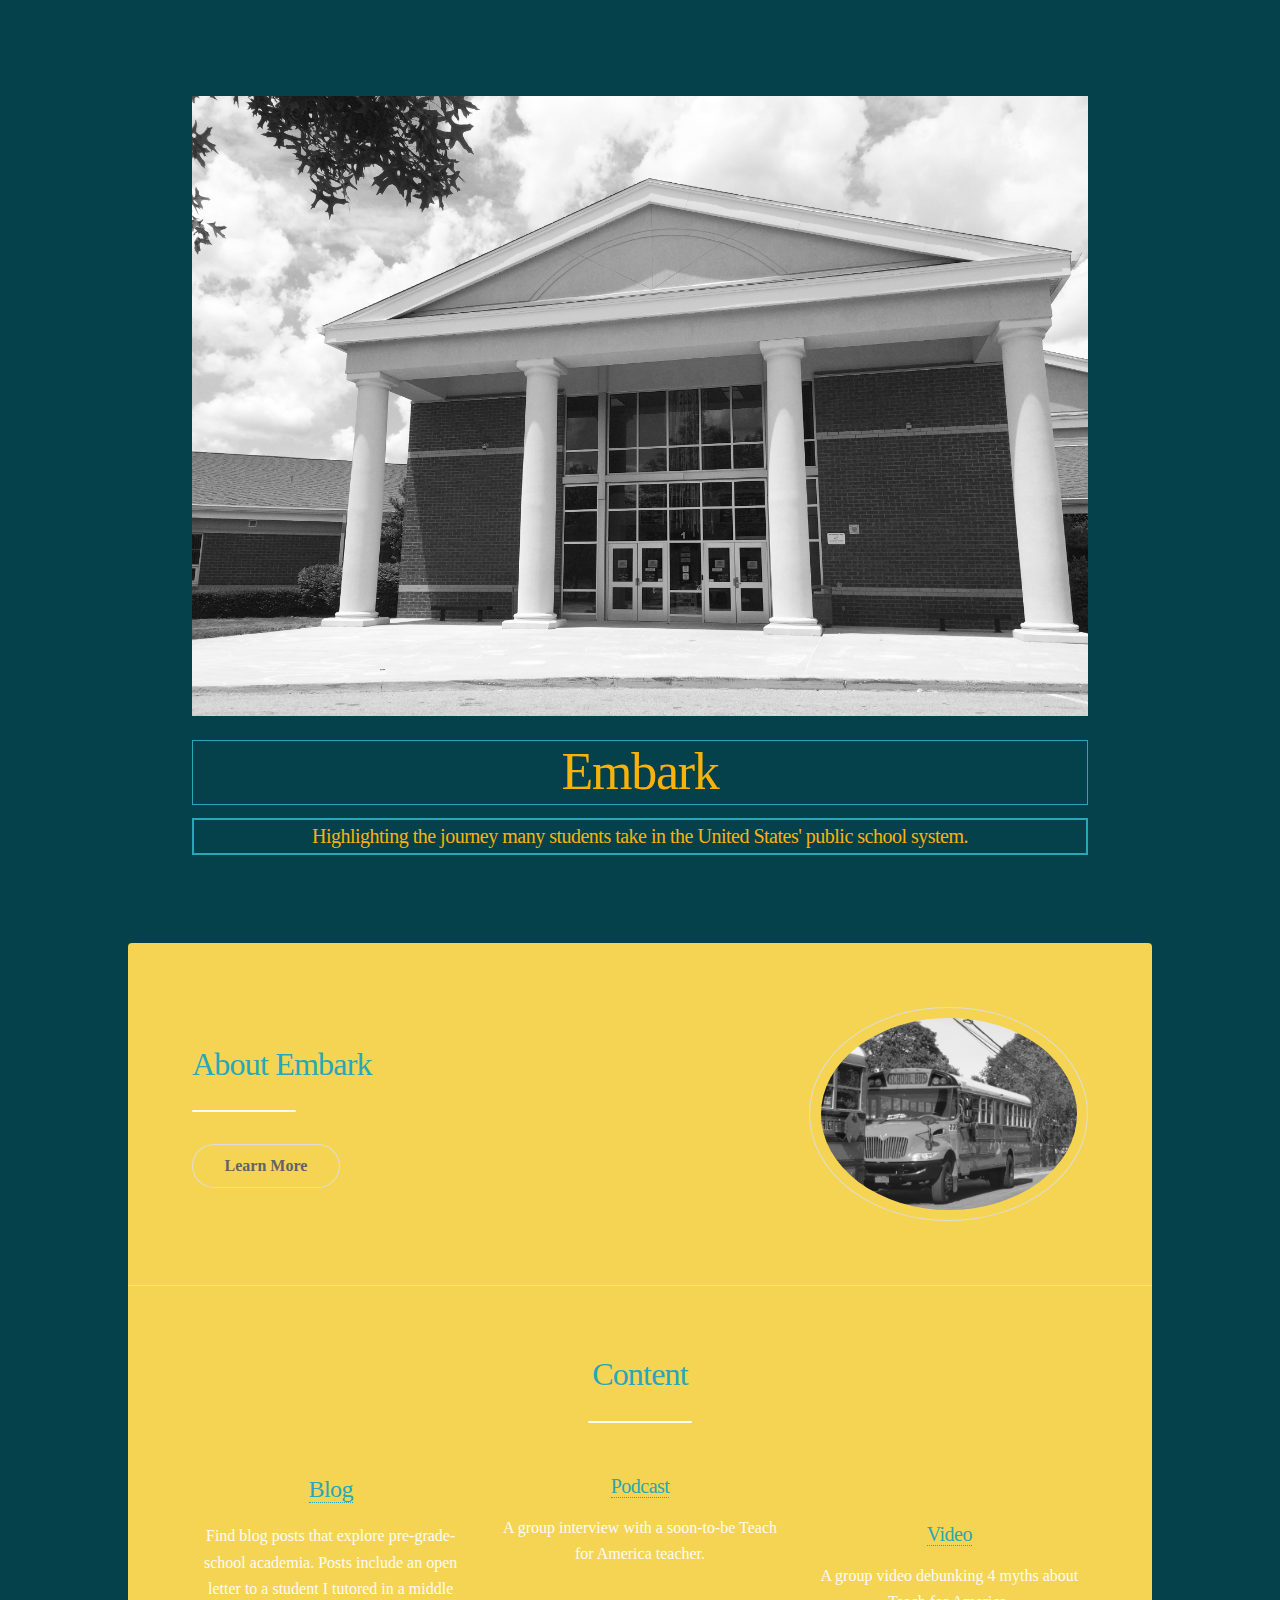
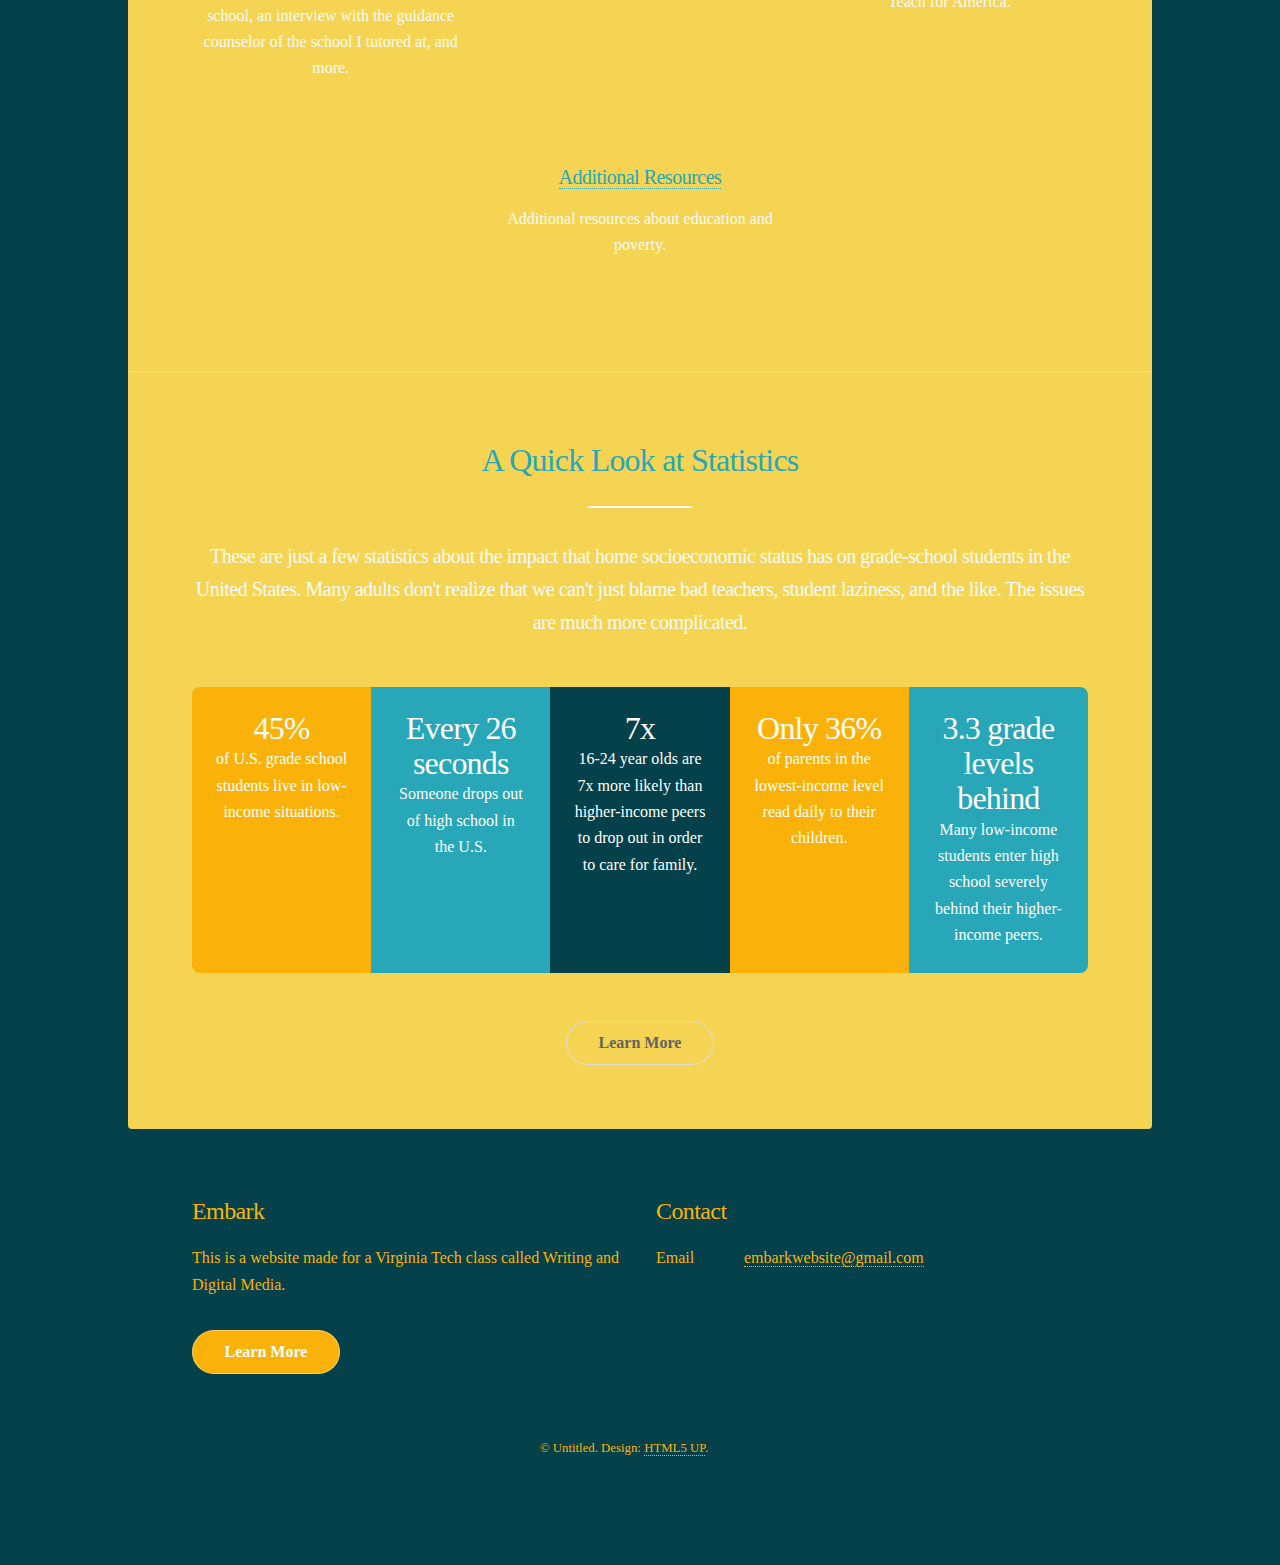
==== commit 723e74bf: "attempting to style" ====
--- a/index.html
+++ b/index.html
@@ -21,7 +21,7 @@
 
 				<!-- Header -->
 					<header id="header" class="alt">
-						<span class="logo"><img src="images/IMG_6701copy.jpg" alt="" /></span>
+						<span class="logo"><img src="images/IMG_6701_bw.jpg" alt="" /></span>
 						<h1>Embark</h1>
 						<p> Highlighting the journey many students take in the
 						United States' public school system.</p>
@@ -44,7 +44,7 @@
 											<li><a href="generic.html" class="button">Learn More</a></li>
 										</ul>
 									</div>
-									<span class="image"><img src="images/22293496550_358aee97f5_o.jpg" alt="" /></span>
+									<span class="image"><img src="images/22293496550_358aee97f5_o_bw.jpg" alt="" /></span>
 								</div>
 							</section>
 
@@ -86,23 +86,18 @@
 								</header>
 								<ul class="statistics">
 									<li class="style1">
-										<span class="icon fa-code-fork"></span>
 										<strong>45%</strong> of U.S. grade school students live in low-income situations.
 									</li>
 									<li class="style2">
-										<span class="icon fa-folder-open-o"></span>
 										<strong>Every 26 seconds</strong> Someone drops out of high school in the U.S.
 									</li>
 									<li class="style3">
-										<span class="icon fa-signal"></span>
 										<strong>7x</strong> 16-24 year olds are 7x more likely than higher-income peers to drop out in order to care for family.
 									</li>
 									<li class="style4">
-										<span class="icon fa-laptop"></span>
 										<strong>Only 36%</strong> of parents in the lowest-income level read daily to their children.
 									</li>
 									<li class="style5">
-										<span class="icon fa-diamond"></span>
 										<strong>3.3 grade levels behind</strong> Many low-income students enter high school severely behind their higher-income peers.
 									</li>
 								</ul>
--- a/assets/css/main.css
+++ b/assets/css/main.css
@@ -1623,12 +1623,8 @@
 	}
 
 	body {
-		background-color: #935d8c;
-		background-image: url("images/overlay.png"), -moz-linear-gradient(45deg, #e37682 15%, #5f4d93 85%);
-		background-image: url("images/overlay.png"), -webkit-linear-gradient(45deg, #e37682 15%, #5f4d93 85%);
-		background-image: url("images/overlay.png"), -ms-linear-gradient(45deg, #e37682 15%, #5f4d93 85%);
-		background-image: url("images/overlay.png"), linear-gradient(45deg, #e37682 15%, #5f4d93 85%);
-	}
+		background-color: #04414A;
+		}
 
 		body.is-loading *, body.is-loading *:before, body.is-loading *:after {
 			-moz-animation: none !important;
@@ -1644,8 +1640,7 @@
 /* Type */
 
 	body {
-		background-color: #935d8c;
-		color: rgba(255, 255, 255, 0.65);
+		background-color: #04414A;
 	}
 
 	body, input, select, textarea {
@@ -1881,6 +1876,8 @@
 	}
 
 /* Button */
+
+
 
 	input[type="submit"],
 	input[type="reset"],
@@ -1895,11 +1892,11 @@
 		-webkit-transition: background-color 0.2s ease-in-out, color 0.2s ease-in-out;
 		-ms-transition: background-color 0.2s ease-in-out, color 0.2s ease-in-out;
 		transition: background-color 0.2s ease-in-out, color 0.2s ease-in-out;
-		border-radius: 8px;
+		border-radius: 30px;
 		border: 0;
 		cursor: pointer;
 		display: inline-block;
-		font-weight: 300;
+		font-weight: 600;
 		height: 2.75em;
 		line-height: 2.75em;
 		min-width: 9.25em;
@@ -1984,7 +1981,7 @@
 	input[type="button"],
 	button,
 	.button {
-		background-color: transparent;
+		background-color: #FAB20A;
 		box-shadow: inset 0 0 0 1px rgba(255, 255, 255, 0.35);
 		color: #ffffff !important;
 	}
@@ -1994,7 +1991,7 @@
 		input[type="button"]:hover,
 		button:hover,
 		.button:hover {
-			background-color: rgba(255, 255, 255, 0.075);
+			background-color: #FAB20A;
 		}
 
 		input[type="submit"]:active,
@@ -2002,7 +1999,7 @@
 		input[type="button"]:active,
 		button:active,
 		.button:active {
-			background-color: rgba(255, 255, 255, 0.2);
+			background-color: #FAB20A;
 		}
 
 		input[type="submit"].icon:before,
@@ -2018,7 +2015,7 @@
 		input[type="button"].special,
 		button.special,
 		.button.special {
-			background-color: #8cc9f0;
+			background-color: #FAB20A;
 			color: #ffffff !important;
 			box-shadow: none;
 		}
@@ -2028,7 +2025,7 @@
 			input[type="button"].special:hover,
 			button.special:hover,
 			.button.special:hover {
-				background-color: #9acff2;
+				background-color: #FAB20A;
 			}
 
 			input[type="submit"].special:active,
@@ -2036,7 +2033,7 @@
 			input[type="button"].special:active,
 			button.special:active,
 			.button.special:active {
-				background-color: #7ec3ee;
+				background-color: #FAB20A;
 			}
 
 			input[type="submit"].special.icon:before,
@@ -2284,135 +2281,6 @@
 		color: rgba(255, 255, 255, 0.5) !important;
 	}
 
-/* Icon */
-
-	.icon {
-		text-decoration: none;
-		-moz-transition: background-color 0.2s ease-in-out, color 0.2s ease-in-out;
-		-webkit-transition: background-color 0.2s ease-in-out, color 0.2s ease-in-out;
-		-ms-transition: background-color 0.2s ease-in-out, color 0.2s ease-in-out;
-		transition: background-color 0.2s ease-in-out, color 0.2s ease-in-out;
-		border-bottom: none;
-		position: relative;
-	}
-
-		.icon:before {
-			-moz-osx-font-smoothing: grayscale;
-			-webkit-font-smoothing: antialiased;
-			font-family: FontAwesome;
-			font-style: normal;
-			font-weight: normal;
-			text-transform: none !important;
-		}
-
-		.icon > .label {
-			display: none;
-		}
-
-		.icon.major {
-			border: solid 1px;
-			display: inline-block;
-			border-radius: 100%;
-			padding: 0.65em;
-			margin: 0 0 2em 0;
-			cursor: default;
-		}
-
-			.icon.major:before {
-				display: inline-block;
-				font-size: 6.25rem;
-				width: 2.25em;
-				height: 2.25em;
-				line-height: 2.2em;
-				border-radius: 100%;
-				border: solid 1px;
-				text-align: center;
-			}
-
-		.icon.alt {
-			display: inline-block;
-			border: solid 1px;
-			border-radius: 100%;
-		}
-
-			.icon.alt:before {
-				display: block;
-				font-size: 1.25em;
-				width: 2em;
-				height: 2em;
-				text-align: center;
-				line-height: 2em;
-			}
-
-		.icon.style1 {
-			color: #efa8b0;
-		}
-
-		.icon.style2 {
-			color: #c79cc8;
-		}
-
-		.icon.style3 {
-			color: #a89cc8;
-		}
-
-		.icon.style4 {
-			color: #9bb2e1;
-		}
-
-		.icon.style5 {
-			color: #8cc9f0;
-		}
-
-		@media screen and (max-width: 1680px) {
-
-			.icon.major:before {
-				font-size: 5.5rem;
-			}
-
-		}
-
-		@media screen and (max-width: 1280px) {
-
-			.icon.major:before {
-				font-size: 4.75rem;
-			}
-
-		}
-
-		@media screen and (max-width: 736px) {
-
-			.icon.major {
-				margin: 0 0 1.5em 0;
-				padding: 0.35em;
-			}
-
-				.icon.major:before {
-					font-size: 3.5rem;
-				}
-
-		}
-
-	.icon.major {
-		border-color: rgba(255, 255, 255, 0.35);
-	}
-
-		.icon.major:before {
-			border-color: rgba(255, 255, 255, 0.35);
-		}
-
-	.icon.alt {
-		border-color: rgba(255, 255, 255, 0.35);
-		color: #ffffff;
-	}
-
-		.icon.alt:hover {
-			background-color: rgba(255, 255, 255, 0.075);
-		}
-
-		.icon.alt:active {
-			background-color: rgba(255, 255, 255, 0.2);
-		}
 
 /* Image */
 
@@ -2913,23 +2781,23 @@
 		}
 
 			.statistics li.style1 {
-				background-color: #BFFFDD;
+				background-color: #FAB20A;
 			}
 
 			.statistics li.style2 {
-				background-color: #c79cc8;
+				background-color: #27A7B8;
 			}
 
 			.statistics li.style3 {
-				background-color: #a89cc8;
+				background-color: #04414A;
 			}
 
 			.statistics li.style4 {
-				background-color: #9bb2e1;
+				background-color: #FAB20A;
 			}
 
 			.statistics li.style5 {
-				background-color: #8cc9f0;
+				background-color: #27A7B8;
 			}
 
 			.statistics li strong, .statistics li b {
@@ -3094,19 +2962,25 @@
 
 	#header {
 		padding: 5em 5em 1em 5em ;
-		border-style: solid;
-		border-width: 5px;
 		text-align: center;
 		font-family: garamond;
 	}
 
 		#header h1 {
 			margin: 0 0 0.25em 0;
+			color: #FAB20A;
+			border-style: solid;
+			border-width: 0.05px;
+			border-color: #27A7B8;
 		}
 
 		#header p {
 			font-size: 1.25em;
 			letter-spacing: -0.025em;
+			color: #FAB20A;
+			border-style: solid;
+			border-width: 2px;
+			border-color: #27A7B8;
 		}
 
 		#header.alt {
@@ -3357,9 +3231,11 @@
 
 /* Main */
 
+
+
 	#main {
-		background-color: #FFFDBF;
-		color: #636363;
+		background-color: rgba(245, 212, 83, 1.5);
+		color: #FCFBF7;
 		border-radius: 0.25em;
 		font-family: garamond;
 	}
@@ -3377,7 +3253,7 @@
 		}
 
 		#main h1, #main h2, #main h3, #main h4, #main h5, #main h6 {
-			color: #636363;
+			color: #27A7B8;
 		}
 
 		#main blockquote {
@@ -3565,15 +3441,11 @@
 		}
 
 		#main header.major h2:after {
-			background-color: #dddddd;
-			background-image: -moz-linear-gradient(90deg, #efa8b0, #a89cc8, #8cc9f0);
-			background-image: -webkit-linear-gradient(90deg, #efa8b0, #a89cc8, #8cc9f0);
-			background-image: -ms-linear-gradient(90deg, #efa8b0, #a89cc8, #8cc9f0);
-			background-image: linear-gradient(90deg, #efa8b0, #a89cc8, #8cc9f0);
+			background-color: #FCFBF7;
 		}
 
 		#main table tbody tr {
-			border-color: #dddddd;
+			border-color: #04414A;
 		}
 
 			#main table tbody tr:nth-child(2n + 1) {
@@ -3585,7 +3457,7 @@
 		}
 
 		#main table thead {
-			border-bottom-color: #dddddd;
+			border-bottom-color: #04414A;
 		}
 
 		#main table tfoot {
@@ -3593,7 +3465,7 @@
 		}
 
 		#main table.alt tbody tr td {
-			border-color: #dddddd;
+			border-color: #04414A;
 		}
 
 		#main .spotlight .image {
@@ -3700,6 +3572,16 @@
 		}
 
 /* Footer */
+
+#footer p, h2, dd {
+	color: #FAB20A;
+}
+
+#footer dt {
+	color: #FAB20A;
+}
+
+
 
 	#footer {
 		display: -moz-flex;
